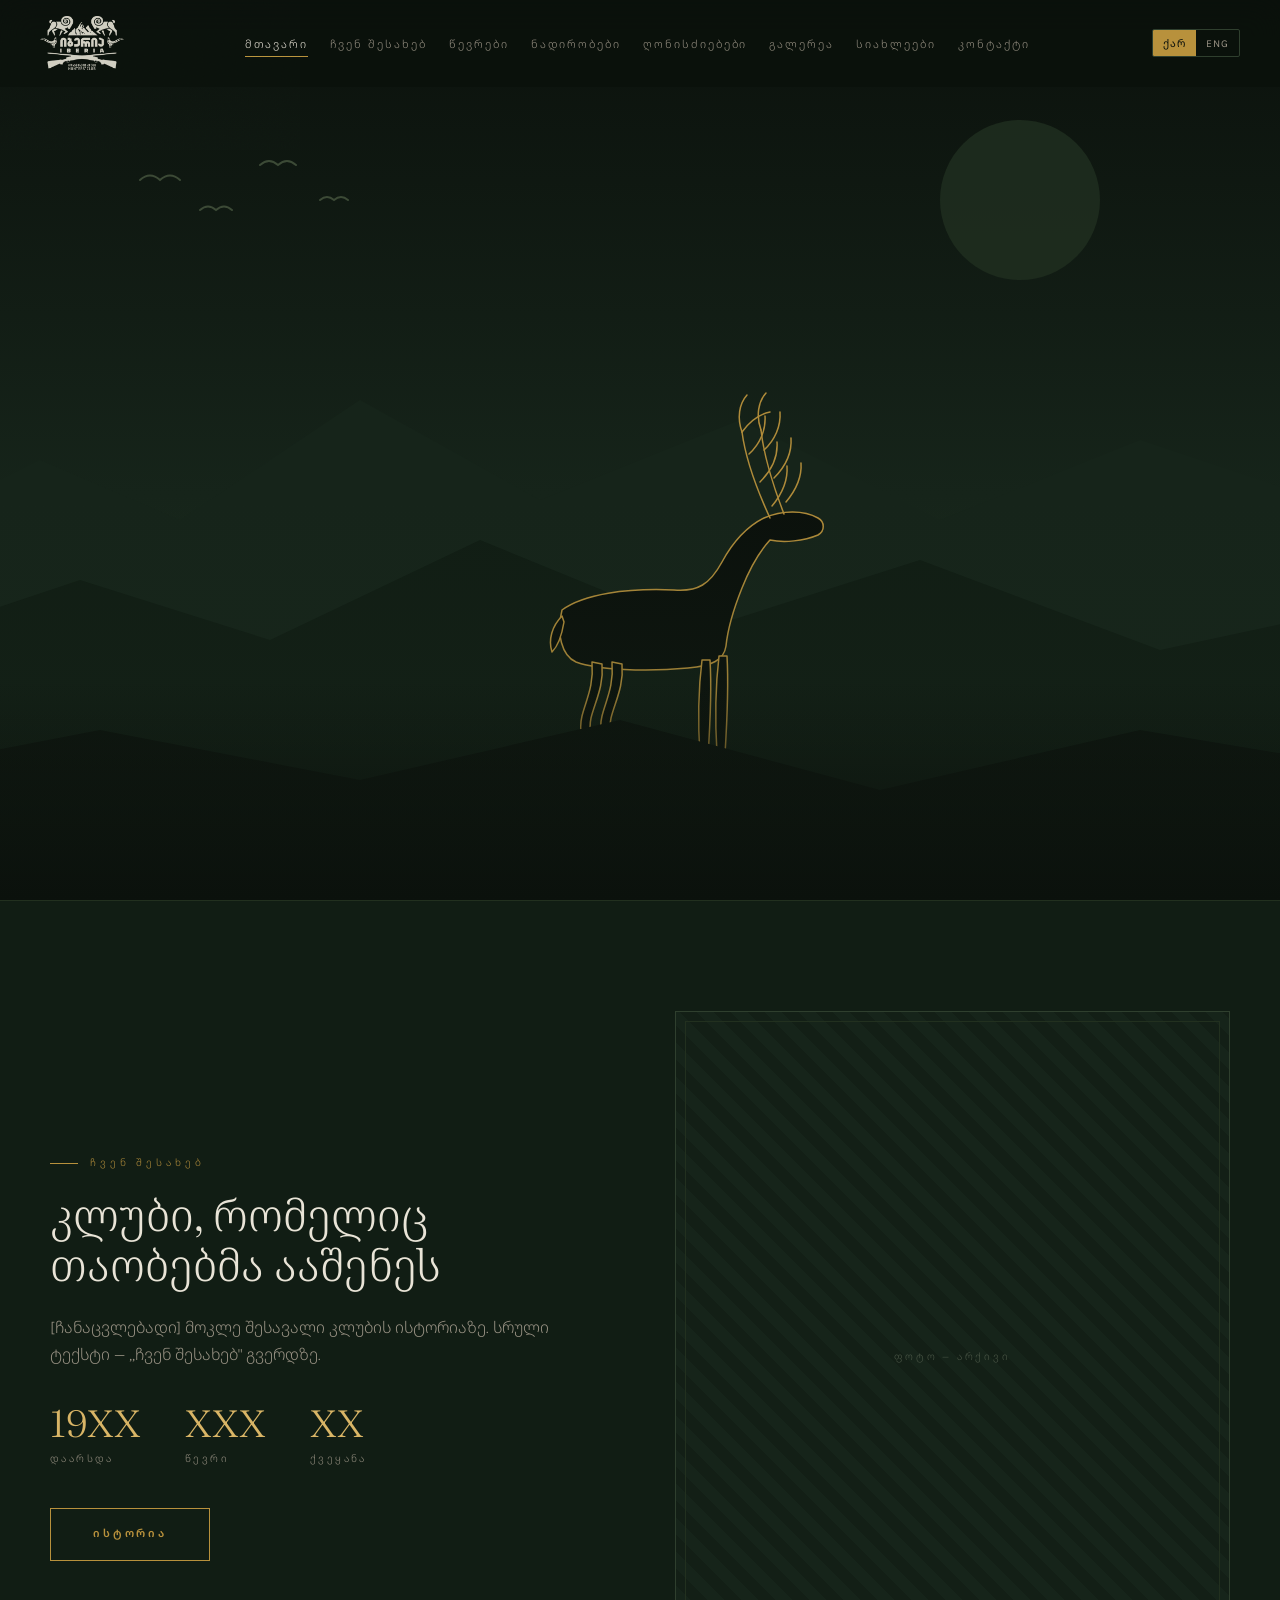
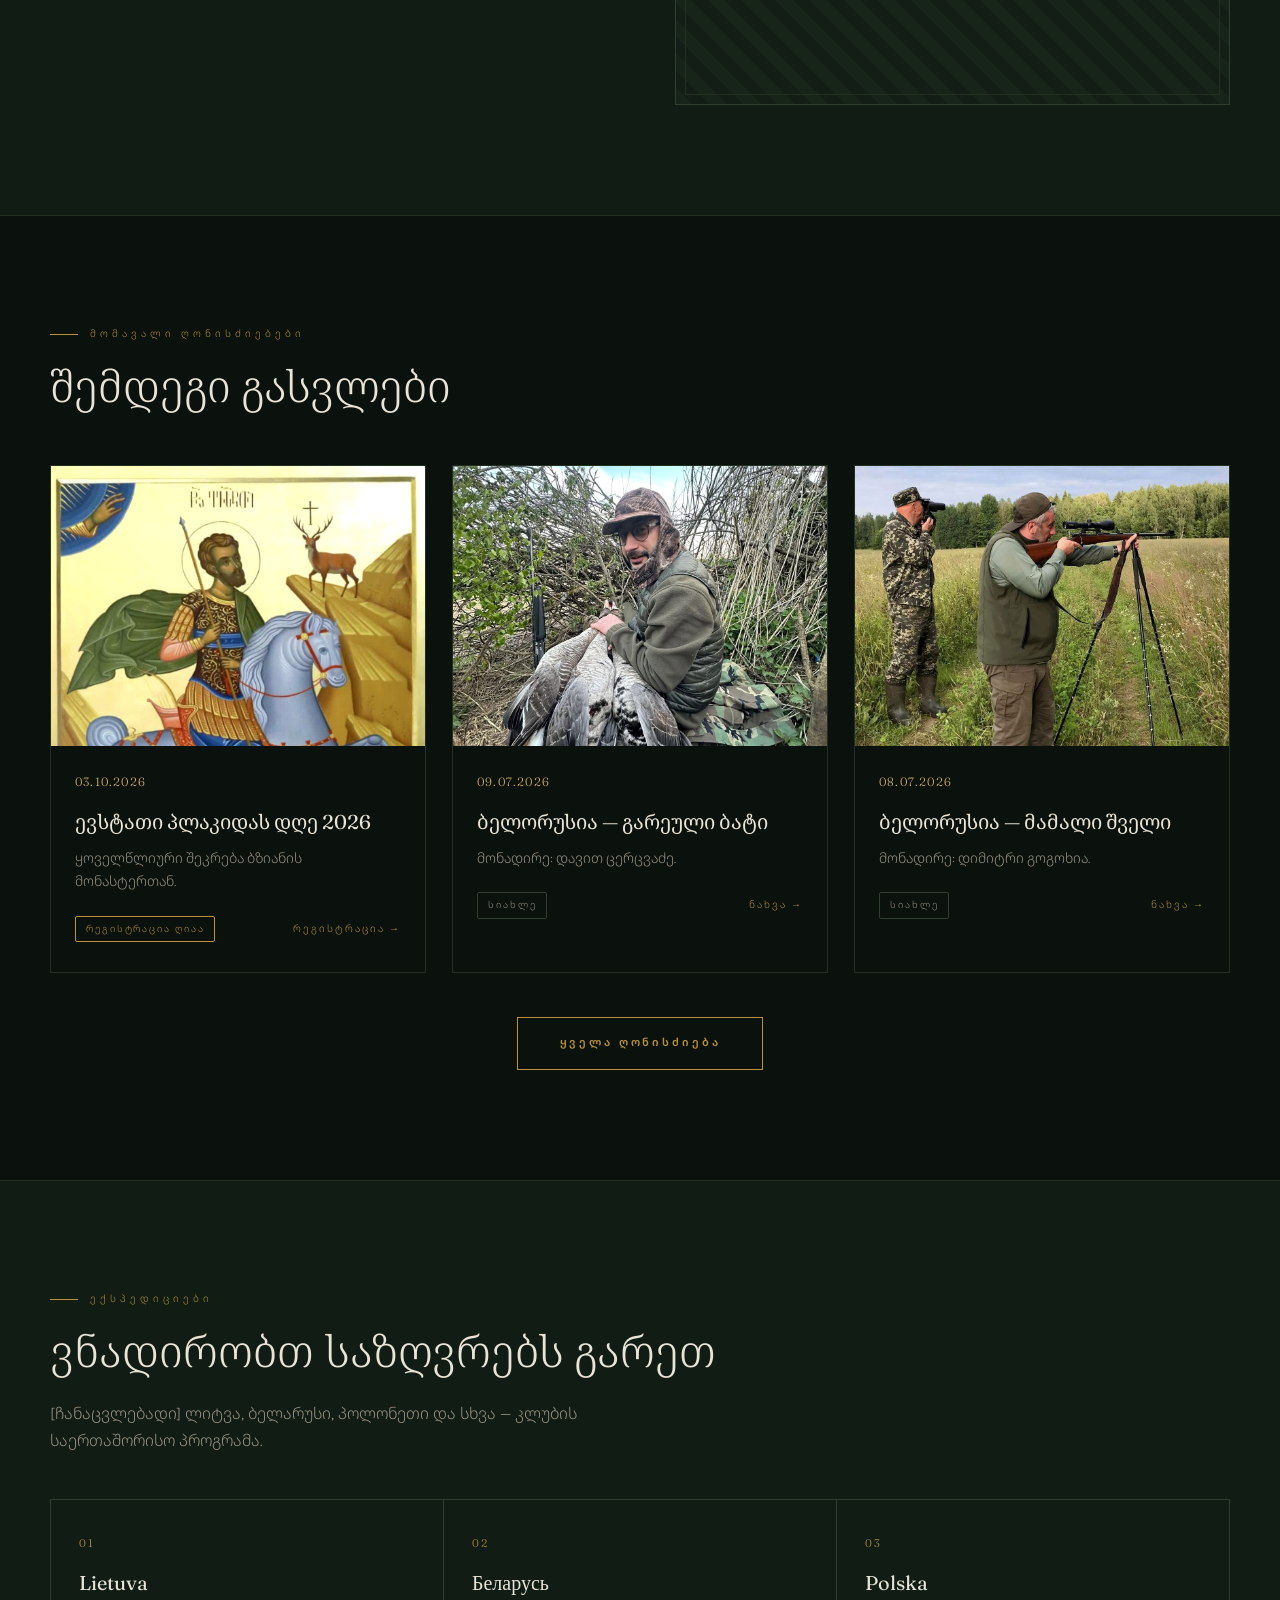
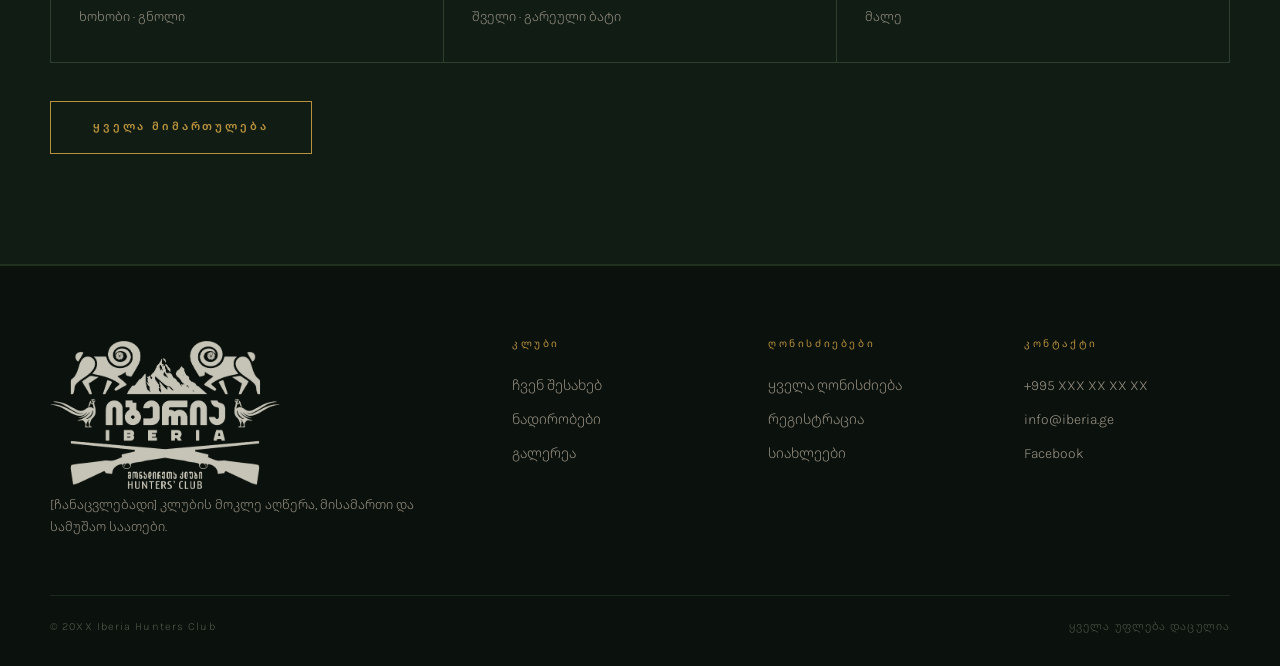
==== index.html @ c579cd1c "Some changes" ====
<!doctype html>
<html lang="ka">
  <head>
    <meta charset="utf-8" />
    <meta name="viewport" content="width=device-width, initial-scale=1" />
    <title>მთავარი · IBERIA</title>
    <link rel="preconnect" href="https://fonts.googleapis.com" />
    <link rel="preconnect" href="https://fonts.gstatic.com" crossorigin />
    <link
      href="https://fonts.googleapis.com/css2?family=Fraunces:opsz,ital,wght@9..144,0,300;9..144,0,400;9..144,1,300&family=Karla:wght@300;400;500;600&family=Noto+Serif+Georgian:wght@300;400&family=Noto+Sans+Georgian:wght@300;400;500&display=swap"
      rel="stylesheet"
    />
    <link rel="icon" type="image/png" href="assets/favicon.png?v=2" />
    <link rel="apple-touch-icon" href="assets/favicon.png?v=2" />
    <link rel="stylesheet" href="assets/style.css?v=12" />
  </head>
  <body>
    <svg class="grain">
      <filter id="g">
        <feTurbulence type="fractalNoise" baseFrequency="0.85" numOctaves="4" />
      </filter>
      <rect width="100%" height="100%" filter="url(#g)" />
    </svg>
    <svg id="reticle" viewBox="0 0 46 46" fill="none">
      <circle
        cx="23"
        cy="23"
        r="16"
        stroke="#b8913c"
        stroke-width="1"
        opacity=".85"
      />
      <circle cx="23" cy="23" r="1.5" fill="#b8913c" />
      <path
        d="M23 0v13M23 33v13M0 23h13M33 23h13"
        stroke="#b8913c"
        stroke-width="1"
        opacity=".85"
      />
    </svg>

    <div id="loader">
      <div style="text-align: center">
        <img
          class="logo-load"
          src="assets/logo-bone.png"
          alt="Iberia — Hunters' Club"
        />
        <div class="bar"><i></i></div>
      </div>
    </div>

    <nav id="nav">
      <a class="logo" href="index.html"
        ><img
          class="crest-img"
          src="assets/logo-bone.png"
          alt="Iberia — Hunters' Club"
      /></a>
      <ul class="links" id="links">
        <li>
          <a href="index.html" data-ka lang="ka">მთავარი</a
          ><a href="index.html" data-en lang="en">Home</a>
        </li>
        <li>
          <a href="about.html" data-ka lang="ka">ჩვენ შესახებ</a
          ><a href="about.html" data-en lang="en">About</a>
        </li>
        <li>
          <a href="members.html" data-ka lang="ka">წევრები</a
          ><a href="members.html" data-en lang="en">Members</a>
        </li>
        <li>
          <a href="expeditions.html" data-ka lang="ka">ნადირობები</a
          ><a href="expeditions.html" data-en lang="en">Expeditions</a>
        </li>
        <li>
          <a href="events.html" data-ka lang="ka">ღონისძიებები</a
          ><a href="events.html" data-en lang="en">Events</a>
        </li>
        <li>
          <a href="gallery.html" data-ka lang="ka">გალერეა</a
          ><a href="gallery.html" data-en lang="en">Gallery</a>
        </li>
        <li>
          <a href="news.html" data-ka lang="ka">სიახლეები</a
          ><a href="news.html" data-en lang="en">News</a>
        </li>
        <li>
          <a href="contact.html" data-ka lang="ka">კონტაქტი</a
          ><a href="contact.html" data-en lang="en">Contact</a>
        </li>
      </ul>
      <div class="nav-right">
        <div class="lang">
          <button id="b-ka" class="on" onclick="setLang('ka')">ქარ</button
          ><button id="b-en" onclick="setLang('en')">ENG</button>
        </div>
        <button class="burger" id="burger" aria-label="Menu">
          <span></span><span></span><span></span>
        </button>
      </div>
    </nav>
    <section
      id="hero"
      style="height: 100vh; min-height: 640px; padding: 0; overflow: hidden"
    >
      <div style="position: absolute; inset: 0">
        <svg
          viewBox="0 0 1600 900"
          preserveAspectRatio="xMidYMax slice"
          style="
            position: absolute;
            bottom: 0;
            left: 50%;
            transform: translateX(-50%);
            width: 1600px;
            max-width: none;
            height: 100%;
          "
        >
          <defs>
            <linearGradient id="sky" x1="0" y1="0" x2="0" y2="1">
              <stop offset="0%" stop-color="#0b110c" />
              <stop offset="55%" stop-color="#16241a" />
              <stop offset="100%" stop-color="#22331f" />
            </linearGradient>
            <linearGradient id="fogg" x1="0" y1="0" x2="0" y2="1">
              <stop offset="0%" stop-color="#1d2f21" stop-opacity="0" />
              <stop offset="55%" stop-color="#1d2f21" stop-opacity=".18" />
              <stop offset="100%" stop-color="#1d2f21" stop-opacity=".34" />
            </linearGradient>
          </defs>
          <rect width="1600" height="900" fill="url(#sky)" />
          <circle cx="1180" cy="200" r="80" fill="#1e2d1e" opacity=".9" />
          <g
            id="birds"
            stroke="#3c4a36"
            stroke-width="2"
            fill="none"
            stroke-linecap="round"
          >
            <path d="M300 180q10-9 20 0q10-9 20 0" />
            <path d="M360 210q8-7 16 0q8-7 16 0" />
            <path d="M420 165q9-8 18 0q9-8 18 0" />
            <path d="M480 200q7-6 14 0q7-6 14 0" />
          </g>
          <path
            id="r3"
            d="M0 560 L200 460 L340 520 L520 400 L700 500 L900 420 L1100 520 L1300 440 L1600 540 L1600 900 L0 900Z"
            fill="#16241a"
          />
          <path
            id="r2"
            d="M0 660 L240 580 L430 640 L640 540 L860 630 L1080 560 L1320 650 L1600 590 L1600 900 L0 900Z"
            fill="#111d14"
          />
          <g id="stag" opacity=".95">
            <g
              fill="#0b110c"
              stroke="#b8913c"
              stroke-width="1.5"
              stroke-linejoin="round"
            >
              <path
                d="M722 610 C744 594 786 588 834 590 C858 592 870 584 882 562
C894 540 908 526 924 518 C942 510 964 510 978 518 C985 522 985 531 978 535
C964 541 944 543 930 540 C920 551 910 568 902 588 C894 608 888 626 886 646
C884 660 872 666 848 668 C806 672 758 670 736 662 C722 656 716 634 722 610 Z"
              />
              <path
                d="M862 660 C858 692 858 726 860 756 L868 756 C870 726 872 692 870 660 Z"
              />
              <path
                d="M879 656 C875 690 875 722 877 754 L885 754 C887 722 889 690 887 656 Z"
              />
              <path
                d="M752 662 C754 686 746 700 742 716 C738 732 744 746 748 756 L757 756 C753 744 748 732 751 718 C755 702 764 686 762 664 Z"
              />
              <path
                d="M772 662 C774 686 766 700 762 716 C758 732 764 746 768 756 L777 756 C773 744 768 732 771 718 C775 702 784 686 782 664 Z"
              />
              <path
                d="M722 616 C712 626 708 640 712 652 C718 646 722 634 724 622 Z"
              />
            </g>
            <g
              stroke="#b8913c"
              stroke-width="1.5"
              fill="none"
              stroke-linecap="round"
            >
              <path d="M930 518 C918 492 906 462 902 432" />
              <path d="M932 506 C942 494 948 480 947 466" />
              <path d="M920 482 C932 470 938 456 937 442" />
              <path d="M909 454 C920 444 926 430 925 416" />
              <path d="M902 432 C897 418 899 404 907 395" />
              <path d="M902 432 C910 421 920 414 930 412" />
              <path d="M944 514 C934 488 924 458 921 430" />
              <path d="M946 502 C956 490 962 477 961 463" />
              <path d="M934 478 C946 466 952 452 951 438" />
              <path d="M924 450 C935 440 941 426 940 412" />
              <path d="M921 430 C916 416 918 402 926 393" />
            </g>
          </g>
          <path
            id="r1"
            d="M0 780 L260 730 L520 780 L780 720 L1040 790 L1300 730 L1600 780 L1600 900 L0 900Z"
            fill="#0b110c"
          />
          <rect
            id="fog"
            x="0"
            y="500"
            width="1600"
            height="400"
            fill="url(#fogg)"
          />
        </svg>
      </div>
      <div
        style="
          position: absolute;
          bottom: 0;
          left: 0;
          right: 0;
          height: 220px;
          background: linear-gradient(transparent, #0b110c);
          z-index: 10;
          pointer-events: none;
        "
      ></div>
      <div class="hero-copy">
        <img
          class="hero-crest"
          src="assets/logo-bone.png"
          alt="იბერია — მონადირეთა კლუბი"
        />
        <div class="eyebrow" data-ka lang="ka">დაარსდა 19XX · საქართველო</div>
        <div class="eyebrow" data-en lang="en">Est. 19XX · Georgia</div>
        <h1 data-ka lang="ka">ტრადიცია,<br /><em>რომელსაც</em> ვატარებთ</h1>
        <h1 data-en lang="en">A tradition<br />we <em>carry</em></h1>
      </div>
      <div class="scroll-hint">
        <span data-ka lang="ka">გადაახვიეთ</span
        ><span data-en lang="en">Scroll</span>
      </div>
    </section>

    <section class="alt">
      <div class="wrap reveal g2 v-center">
        <div>
          <div class="tag" data-ka lang="ka">ჩვენ შესახებ</div>
          <div class="tag" data-en lang="en">About</div>
          <h2 data-ka lang="ka">კლუბი, რომელიც<br />თაობებმა ააშენეს</h2>
          <h2 data-en lang="en">A club built<br />by generations</h2>
          <p data-ka lang="ka">
            [ჩანაცვლებადი] მოკლე შესავალი კლუბის ისტორიაზე. სრული ტექსტი — „ჩვენ
            შესახებ" გვერდზე.
          </p>
          <p data-en lang="en">
            [Placeholder] Short intro to the club's story. Full text lives on
            the About page.
          </p>
          <div class="stat-row">
            <div>
              <b
                style="
                  display: block;
                  font-family: var(--display);
                  font-size: 38px;
                  font-weight: 300;
                  color: var(--brass-lt);
                  line-height: 1;
                "
                >19XX</b
              ><span
                style="
                  font-size: 10px;
                  letter-spacing: 0.24em;
                  text-transform: uppercase;
                  color: var(--bone-dim);
                "
                data-ka
                lang="ka"
                >დაარსდა</span
              ><span
                style="
                  font-size: 10px;
                  letter-spacing: 0.24em;
                  text-transform: uppercase;
                  color: var(--bone-dim);
                "
                data-en
                lang="en"
                >Founded</span
              >
            </div>
            <div>
              <b
                style="
                  display: block;
                  font-family: var(--display);
                  font-size: 38px;
                  font-weight: 300;
                  color: var(--brass-lt);
                  line-height: 1;
                "
                >XXX</b
              ><span
                style="
                  font-size: 10px;
                  letter-spacing: 0.24em;
                  text-transform: uppercase;
                  color: var(--bone-dim);
                "
                data-ka
                lang="ka"
                >წევრი</span
              ><span
                style="
                  font-size: 10px;
                  letter-spacing: 0.24em;
                  text-transform: uppercase;
                  color: var(--bone-dim);
                "
                data-en
                lang="en"
                >Members</span
              >
            </div>
            <div>
              <b
                style="
                  display: block;
                  font-family: var(--display);
                  font-size: 38px;
                  font-weight: 300;
                  color: var(--brass-lt);
                  line-height: 1;
                "
                >XX</b
              ><span
                style="
                  font-size: 10px;
                  letter-spacing: 0.24em;
                  text-transform: uppercase;
                  color: var(--bone-dim);
                "
                data-ka
                lang="ka"
                >ქვეყანა</span
              ><span
                style="
                  font-size: 10px;
                  letter-spacing: 0.24em;
                  text-transform: uppercase;
                  color: var(--bone-dim);
                "
                data-en
                lang="en"
                >Countries</span
              >
            </div>
          </div>
          <div style="margin-top: 38px">
            <a class="btn ghost" href="about.html" data-ka lang="ka">ისტორია</a
            ><a class="btn ghost" href="about.html" data-en lang="en"
              >Read the history</a
            >
          </div>
        </div>
        <div class="ph" style="aspect-ratio: 4/5">
          <span data-ka lang="ka">ფოტო — არქივი</span
          ><span data-en lang="en">Photo — archive</span>
        </div>
      </div>
    </section>

    <section>
      <div class="wrap">
        <div class="reveal">
          <div class="tag" data-ka lang="ka">მომავალი ღონისძიებები</div>
          <div class="tag" data-en lang="en">Upcoming events</div>
          <h2 data-ka lang="ka">შემდეგი გასვლები</h2>
          <h2 data-en lang="en">What's next</h2>
        </div>
        <div class="evt-grid reveal">
          <a class="card" href="event.html">
            <div class="thumb">
              <img
                src="assets/photos/icon-full.jpg"
                alt="St. Eustathius Day 2026"
                loading="lazy"
                style="object-position: top"
              />
            </div>
            <div class="body">
              <div class="date">03.10.2026</div>
              <h3 data-ka lang="ka">ევსტათი პლაკიდას დღე 2026</h3>
              <h3 data-en lang="en">St. Eustathius Day 2026</h3>
              <p data-ka lang="ka">ყოველწლიური შეკრება ბზიანის მონასტერთან.</p>
              <p data-en lang="en">The annual gathering at Bziani monastery.</p>
              <div class="foot">
                <span class="pill open" data-ka lang="ka">რეგისტრაცია ღიაა</span
                ><span class="pill open" data-en lang="en"
                  >Registration open</span
                >
                <span class="go" data-ka lang="ka">რეგისტრაცია →</span
                ><span class="go" data-en lang="en">Register →</span>
              </div>
            </div></a
          >
          <a class="card" href="news.html">
            <div class="thumb">
              <img
                src="assets/photos/by-d1.jpg"
                alt="Belarus — wild goose"
                loading="lazy"
              />
            </div>
            <div class="body">
              <div class="date">09.07.2026</div>
              <h3 data-ka lang="ka">ბელორუსია — გარეული ბატი</h3>
              <h3 data-en lang="en">Belarus — wild goose</h3>
              <p data-ka lang="ka">მონადირე: დავით ცერცვაძე.</p>
              <p data-en lang="en">Hunter: David Tsertsvadze.</p>
              <div class="foot">
                <span class="pill" data-ka lang="ka">სიახლე</span
                ><span class="pill" data-en lang="en">News</span>
                <span class="go" data-ka lang="ka">ნახვა →</span
                ><span class="go" data-en lang="en">View →</span>
              </div>
            </div></a
          >
          <a class="card" href="news.html">
            <div class="thumb">
              <img
                src="assets/photos/dm-3.jpg"
                alt="Belarus — roebuck"
                loading="lazy"
              />
            </div>
            <div class="body">
              <div class="date">08.07.2026</div>
              <h3 data-ka lang="ka">ბელორუსია — მამალი შველი</h3>
              <h3 data-en lang="en">Belarus — roebuck</h3>
              <p data-ka lang="ka">მონადირე: დიმიტრი გოგოხია.</p>
              <p data-en lang="en">Hunter: Dimitri Gogokhia.</p>
              <div class="foot">
                <span class="pill" data-ka lang="ka">სიახლე</span
                ><span class="pill" data-en lang="en">News</span>
                <span class="go" data-ka lang="ka">ნახვა →</span
                ><span class="go" data-en lang="en">View →</span>
              </div>
            </div></a
          >
        </div>
        <div class="reveal" style="margin-top: 44px; text-align: center">
          <a class="btn ghost" href="events.html" data-ka lang="ka"
            >ყველა ღონისძიება</a
          ><a class="btn ghost" href="events.html" data-en lang="en"
            >All events</a
          >
        </div>
      </div>
    </section>

    <section class="alt">
      <div class="wrap reveal">
        <div class="tag" data-ka lang="ka">ექსპედიციები</div>
        <div class="tag" data-en lang="en">Expeditions</div>
        <h2 data-ka lang="ka">ვნადირობთ საზღვრებს გარეთ</h2>
        <h2 data-en lang="en">We hunt beyond the border</h2>
        <p data-ka lang="ka">
          [ჩანაცვლებადი] ლიტვა, ბელარუსი, პოლონეთი და სხვა — კლუბის საერთაშორისო
          პროგრამა.
        </p>
        <p data-en lang="en">
          [Placeholder] Lithuania, Belarus, Poland and beyond — the club's
          international programme.
        </p>
        <div class="g3 hair">
          <div style="background: var(--forest); padding: 34px 28px">
            <div
              style="
                font-family: var(--display);
                font-size: 11px;
                color: var(--brass);
                letter-spacing: 0.2em;
              "
            >
              01
            </div>
            <h3 style="margin: 14px 0 6px">Lietuva</h3>
            <p style="font-size: 13px" data-ka lang="ka">ხოხობი · გნოლი</p>
            <p style="font-size: 13px" data-en lang="en">
              Pheasant · Partridge
            </p>
          </div>
          <div style="background: var(--forest); padding: 34px 28px">
            <div
              style="
                font-family: var(--display);
                font-size: 11px;
                color: var(--brass);
                letter-spacing: 0.2em;
              "
            >
              02
            </div>
            <h3 style="margin: 14px 0 6px">Беларусь</h3>
            <p style="font-size: 13px" data-ka lang="ka">
              შველი · გარეული ბატი
            </p>
            <p style="font-size: 13px" data-en lang="en">
              Roebuck · Wild goose
            </p>
          </div>
          <div style="background: var(--forest); padding: 34px 28px">
            <div
              style="
                font-family: var(--display);
                font-size: 11px;
                color: var(--brass);
                letter-spacing: 0.2em;
              "
            >
              03
            </div>
            <h3 style="margin: 14px 0 6px">Polska</h3>
            <p style="font-size: 13px" data-ka lang="ka">მალე</p>
            <p style="font-size: 13px" data-en lang="en">Coming soon</p>
          </div>
        </div>
        <div style="margin-top: 38px">
          <a class="btn ghost" href="expeditions.html" data-ka lang="ka"
            >ყველა მიმართულება</a
          ><a class="btn ghost" href="expeditions.html" data-en lang="en"
            >All destinations</a
          >
        </div>
      </div>
    </section>

    <script>
      /* The hero copy is hidden until .ready lands, so this must run no matter
   what. A stalled image or a failed 'load' event would otherwise leave the
   loader up forever and the hero text permanently invisible. */
      (function () {
        var done = false;
        function reveal() {
          if (done) return;
          done = true;
          var l = document.getElementById("loader");
          if (l) l.classList.add("gone");
          /* Hero reveal starts mid-dissolve, so the crest carries across. */
          setTimeout(function () {
            document.body.classList.add("ready");
          }, 300);
        }
        window.addEventListener("load", function () {
          setTimeout(reveal, 1600);
        });
        setTimeout(reveal, 4000); // hard failsafe
      })();
      (function () {
        var stag = document.getElementById("stag"),
          fog = document.getElementById("fog"),
          r1 = document.getElementById("r1"),
          r2 = document.getElementById("r2"),
          r3 = document.getElementById("r3"),
          birds = document.getElementById("birds"),
          ticking = false;
        function onScroll() {
          var p = Math.min(window.scrollY / 700, 1);
          if (stag) {
            stag.setAttribute(
              "transform",
              "translate(" +
                -p * 260 +
                " " +
                p * 40 +
                ") scale(" +
                (1 + p * 0.28) +
                ") translate(" +
                p * 160 +
                " " +
                -p * 90 +
                ")",
            );
            stag.style.opacity = (0.95 - p * 0.75).toFixed(2);
          }
          if (fog)
            fog.setAttribute("transform", "translate(0 " + -p * 70 + ")");
          if (r1) r1.setAttribute("transform", "translate(0 " + p * 90 + ")");
          if (r2) r2.setAttribute("transform", "translate(0 " + p * 40 + ")");
          if (r3) r3.setAttribute("transform", "translate(0 " + -p * 30 + ")");
          if (birds)
            birds.setAttribute(
              "transform",
              "translate(" + p * 420 + " " + -p * 70 + ")",
            );
          ticking = false;
        }
        window.addEventListener(
          "scroll",
          function () {
            if (!ticking) {
              requestAnimationFrame(onScroll);
              ticking = true;
            }
          },
          { passive: true },
        );
      })();
    </script>
    <footer>
      <div class="wrap foot">
        <div>
          <a class="logo-full" href="index.html"
            ><img src="assets/logo-bone.png" alt="Iberia — Hunters' Club"
          /></a>
          <p style="font-size: 13px" data-ka lang="ka">
            [ჩანაცვლებადი] კლუბის მოკლე აღწერა, მისამართი და სამუშაო საათები.
          </p>
          <p style="font-size: 13px" data-en lang="en">
            [Placeholder] Short club description, address and opening hours.
          </p>
        </div>
        <div>
          <h4 data-ka lang="ka">კლუბი</h4>
          <h4 data-en lang="en">Club</h4>
          <a href="about.html" data-ka lang="ka">ჩვენ შესახებ</a
          ><a href="about.html" data-en lang="en">About</a>
          <a href="expeditions.html" data-ka lang="ka">ნადირობები</a
          ><a href="expeditions.html" data-en lang="en">Expeditions</a>
          <a href="gallery.html" data-ka lang="ka">გალერეა</a
          ><a href="gallery.html" data-en lang="en">Gallery</a>
        </div>
        <div>
          <h4 data-ka lang="ka">ღონისძიებები</h4>
          <h4 data-en lang="en">Events</h4>
          <a href="events.html" data-ka lang="ka">ყველა ღონისძიება</a
          ><a href="events.html" data-en lang="en">All events</a>
          <a href="event.html" data-ka lang="ka">რეგისტრაცია</a
          ><a href="event.html" data-en lang="en">Registration</a>
          <a href="news.html" data-ka lang="ka">სიახლეები</a
          ><a href="news.html" data-en lang="en">News</a>
        </div>
        <div>
          <h4 data-ka lang="ka">კონტაქტი</h4>
          <h4 data-en lang="en">Contact</h4>
          <a href="tel:#">+995 XXX XX XX XX</a
          ><a href="mailto:#">info@iberia.ge</a><a href="#">Facebook</a>
        </div>
      </div>
      <div class="wrap copy">
        <span>© 20XX Iberia Hunters Club</span
        ><span data-ka lang="ka">ყველა უფლება დაცულია</span
        ><span data-en lang="en">All rights reserved</span>
      </div>
    </footer>
    <script src="assets/app.js?v=8"></script>
  </body>
</html>
---- assets/style.css ----
:root {
  --deep: #0b110c;
  --forest: #111d14;
  --moss: #1d2f21;
  --bark: #3a2a1c;
  --tan: #7d5f3d;
  --brass: #b8913c;
  --brass-lt: #d9b566;
  --bone: #e9e4d7;
  --bone-dim: #9a9385;
  --line: #22301f;
  --line-lt: #2f3f2e;
  --display: "Fraunces", "Noto Serif Georgian", Georgia, serif;
  --body: "Karla", "Noto Sans Georgian", sans-serif;
}
* {
  margin: 0;
  padding: 0;
  box-sizing: border-box;
}
html {
  scroll-behavior: smooth;
}
body {
  background: var(--deep);
  color: var(--bone);
  font-family: var(--body);
  font-weight: 300;
  line-height: 1.7;
  overflow-x: hidden;
}
body.reticle-on,
body.reticle-on * {
  cursor: none;
}
::selection {
  background: var(--brass);
  color: var(--deep);
}
img {
  max-width: 100%;
  display: block;
}

.grain {
  position: fixed;
  inset: 0;
  z-index: 200;
  pointer-events: none;
  opacity: 0.16;
  mix-blend-mode: overlay;
}
#reticle {
  position: fixed;
  top: 0;
  left: 0;
  z-index: 900;
  pointer-events: none;
  width: 46px;
  height: 46px;
  margin: -23px 0 0 -23px;
  opacity: 0;
  transition:
    opacity 0.3s,
    transform 0.12s ease-out;
}
#reticle.live {
  opacity: 1;
}
#reticle.hot {
  transform: scale(1.5);
}

/* ── LOADER ── */
#loader {
  position: fixed;
  inset: 0;
  z-index: 400;
  background: var(--deep);
  display: grid;
  place-items: center;
  transition:
    opacity 0.9s ease,
    visibility 0.9s ease;
}
#loader.gone {
  opacity: 0;
  visibility: hidden;
}
#loader .logo-load {
  width: min(340px, 54vw);
  height: auto;
  display: block;
  margin: 0 auto 30px;
  opacity: 0;
  animation: rise 1.1s 0.15s forwards;
}
#loader .bar {
  width: 180px;
  height: 1px;
  background: #2a2a24;
  margin: 0 auto;
  overflow: hidden;
}
#loader .bar i {
  display: block;
  height: 100%;
  width: 0;
  background: var(--brass);
  animation: fill 1.6s ease-out forwards;
}
@keyframes fill {
  to {
    width: 100%;
  }
}

/* ── HERO COPY ──
   The crest is matched in size to the loader crest, so as the loading screen
   dissolves the crest reads as staying put while the scene resolves behind it.
   Nothing animates until .ready lands — otherwise the reveal plays out of
   sight underneath the loader. */
.hero-copy {
  position: relative;
  z-index: 20;
  height: 100%;
  display: flex;
  flex-direction: column;
  align-items: center;
  justify-content: center;
  text-align: center;
  padding: 0 24px;
}
.hero-crest {
  width: min(340px, 54vw);
  height: auto;
  margin-bottom: 36px;
  opacity: 0;
}
.eyebrow {
  font-size: 11px;
  letter-spacing: 0.45em;
  text-transform: uppercase;
  color: var(--brass);
  margin-bottom: 26px;
  opacity: 0;
}
.hero-copy h1 {
  opacity: 0;
}
.scroll-hint {
  position: absolute;
  bottom: 32px;
  left: 50%;
  transform: translateX(-50%);
  z-index: 20;
  font-size: 10px;
  letter-spacing: 0.3em;
  text-transform: uppercase;
  color: var(--bone-dim);
  opacity: 0;
}
body.ready .hero-crest {
  animation: dissolve 0.9s ease forwards;
}
body.ready .eyebrow {
  animation: rise 0.9s 0.55s forwards;
}
body.ready .hero-copy h1 {
  animation: rise 1s 0.75s forwards;
}
body.ready .scroll-hint {
  animation: rise 0.9s 1.5s forwards;
}
@keyframes dissolve {
  to {
    opacity: 1;
  }
}
@keyframes rise {
  from {
    opacity: 0;
    transform: translateY(22px);
  }
  to {
    opacity: 1;
    transform: none;
  }
}
@media (max-height: 720px) {
  .hero-crest {
    width: min(250px, 42vw);
    margin-bottom: 22px;
  }
  .eyebrow {
    margin-bottom: 18px;
  }
}

/* ── NAV ── */
nav {
  position: fixed;
  top: 0;
  left: 0;
  right: 0;
  z-index: 150;
  display: flex;
  align-items: center;
  justify-content: space-between;
  padding: 16px 40px;
  background: rgba(11, 17, 12, 0.72);
  backdrop-filter: blur(16px);
  border-bottom: 1px solid transparent;
  transition:
    background 0.4s,
    border-color 0.4s,
    padding 0.4s,
    transform 0.7s cubic-bezier(0.2, 0.7, 0.3, 1),
    opacity 0.7s;
}
nav.stuck {
  background: rgba(11, 17, 12, 0.96);
  border-color: var(--line);
  padding: 10px 40px;
}
nav.veiled {
  transform: translateY(-102%);
  opacity: 0;
  pointer-events: none;
}
.logo {
  display: flex;
  align-items: center;
  gap: 12px;
  text-decoration: none;
  color: var(--bone);
}
/* Full crest in the menu (client request). Sized so the rams / mountain /
   IBERIA wordmark read clearly; shrinks when the bar sticks on scroll. */
.logo .crest-img {
  height: 54px;
  width: auto;
  flex: none;
  opacity: 0.95;
  transition:
    opacity 0.3s,
    height 0.4s;
}
.logo:hover .crest-img {
  opacity: 1;
}
nav.stuck .crest-img {
  height: 42px;
}
.logo-full {
  display: block;
  text-decoration: none;
}
.logo-full img {
  width: 230px;
  height: auto;
  opacity: 0.9;
  transition: opacity 0.3s;
}
.logo-full:hover img {
  opacity: 1;
}
.logo b {
  font-family: var(--display);
  font-size: 15px;
  font-weight: 400;
  letter-spacing: 0.3em;
  text-transform: uppercase;
}
.logo i {
  display: block;
  font-style: normal;
  font-size: 8px;
  letter-spacing: 0.22em;
  color: var(--bone-dim);
  text-transform: uppercase;
  margin-top: 2px;
}
.links {
  display: flex;
  gap: 22px;
  list-style: none;
  align-items: center;
}
.links a {
  color: var(--bone-dim);
  text-decoration: none;
  font-size: 11px;
  letter-spacing: 0.18em;
  text-transform: uppercase;
  position: relative;
  padding: 6px 0;
  transition: color 0.3s;
  white-space: nowrap;
}
.links a::after {
  content: "";
  position: absolute;
  left: 0;
  bottom: 0;
  width: 0;
  height: 1px;
  background: var(--brass);
  transition: width 0.35s;
}
.links a:hover,
.links a.active {
  color: var(--bone);
}
.links a.active::after,
.links a:hover::after {
  width: 100%;
}
.nav-right {
  display: flex;
  align-items: center;
  gap: 18px;
}
.lang {
  display: flex;
  border: 1px solid var(--line-lt);
  border-radius: 2px;
  overflow: hidden;
}
.lang button {
  background: none;
  border: 0;
  color: var(--bone-dim);
  font-family: var(--body);
  font-size: 10.5px;
  letter-spacing: 0.1em;
  padding: 6px 10px;
  transition: 0.3s;
}
.lang button.on {
  background: var(--brass);
  color: var(--deep);
}
.burger {
  display: none;
  background: none;
  border: 0;
  padding: 8px;
}
.burger span {
  display: block;
  width: 22px;
  height: 1px;
  background: var(--bone);
  margin: 5px 0;
  transition: 0.3s;
}

/* ── SHELL ── */
.wrap {
  max-width: 1180px;
  margin: 0 auto;
}
section {
  position: relative;
  padding: 110px 40px;
}
.tag {
  font-size: 10px;
  letter-spacing: 0.4em;
  text-transform: uppercase;
  color: var(--brass);
  margin-bottom: 18px;
  display: flex;
  align-items: center;
  gap: 12px;
}
.tag::before {
  content: "";
  width: 28px;
  height: 1px;
  background: var(--brass);
}
h1 {
  font-family: var(--display);
  font-weight: 300;
  font-size: clamp(34px, 5vw, 64px);
  line-height: 1.08;
  letter-spacing: -0.01em;
}
h2 {
  font-family: var(--display);
  font-weight: 300;
  font-size: clamp(27px, 3.4vw, 44px);
  line-height: 1.15;
  margin-bottom: 24px;
}
h3 {
  font-family: var(--display);
  font-weight: 400;
  font-size: 20px;
  margin-bottom: 10px;
}
p {
  color: var(--bone-dim);
  max-width: 64ch;
}
em {
  font-style: italic;
  color: var(--brass-lt);
}
.reveal {
  opacity: 0;
  transform: translateY(30px);
  transition:
    opacity 0.9s cubic-bezier(0.2, 0.7, 0.3, 1),
    transform 0.9s cubic-bezier(0.2, 0.7, 0.3, 1);
}
.reveal.in {
  opacity: 1;
  transform: none;
}
.alt {
  background: var(--forest);
  border-top: 1px solid var(--line);
  border-bottom: 1px solid var(--line);
}

/* page banner (inner pages) */
.banner {
  position: relative;
  padding: 118px 40px 26px;
  border-bottom: 1px solid var(--line);
  overflow: hidden;
}
.banner::before {
  content: "";
  position: absolute;
  inset: 0;
  background:
    radial-gradient(120% 80% at 70% 0%, #1d2f21 0%, transparent 60%),
    var(--forest);
}
.banner .wrap {
  position: relative;
  z-index: 2;
}
.crumb {
  font-size: 10px;
  letter-spacing: 0.3em;
  text-transform: uppercase;
  color: var(--bone-dim);
  margin-bottom: 12px;
}
.banner h1 {
  font-size: clamp(24px, 2.6vw, 36px);
}
.crumb a {
  color: var(--brass);
  text-decoration: none;
}

/* placeholder image */
.ph {
  position: relative;
  background: repeating-linear-gradient(
    45deg,
    #16241a 0 12px,
    #131f16 12px 24px
  );
  border: 1px solid var(--line-lt);
  display: grid;
  place-items: center;
  overflow: hidden;
}
.ph span {
  font-size: 10px;
  letter-spacing: 0.28em;
  text-transform: uppercase;
  color: #4e5a4a;
  text-align: center;
  padding: 0 16px;
}
.ph::after {
  content: "";
  position: absolute;
  inset: 9px;
  border: 1px solid var(--line);
  pointer-events: none;
}

.btn {
  display: inline-block;
  background: var(--brass);
  color: var(--deep);
  border: 0;
  font-family: var(--body);
  font-weight: 600;
  font-size: 11px;
  letter-spacing: 0.26em;
  text-transform: uppercase;
  padding: 16px 42px;
  text-decoration: none;
  transition: 0.35s;
}
.btn:hover {
  background: var(--brass-lt);
}
.btn.ghost {
  background: transparent;
  color: var(--brass);
  border: 1px solid var(--brass);
}
.btn.ghost:hover {
  background: var(--brass);
  color: var(--deep);
}
.note {
  font-size: 12px;
  color: #5d6b57;
  margin-top: 18px;
}

/* ── EVENT CARDS ── */
.evt-grid {
  display: grid;
  grid-template-columns: repeat(3, 1fr);
  gap: 26px;
  margin-top: 54px;
}
.card {
  display: block;
  text-decoration: none;
  color: inherit;
  border: 1px solid var(--line);
  background: var(--deep);
  transition:
    border-color 0.4s,
    transform 0.5s;
}
.card:hover {
  border-color: var(--brass);
  transform: translateY(-5px);
}
.card .thumb {
  aspect-ratio: 4/3;
}
.card .body {
  padding: 26px 24px 30px;
}
.card .date {
  font-family: var(--display);
  font-size: 12px;
  color: var(--brass-lt);
  letter-spacing: 0.1em;
}
.card h3 {
  margin: 12px 0 8px;
  transition: color 0.3s;
}
.card:hover h3 {
  color: var(--brass-lt);
}
.card p {
  font-size: 14px;
}
.card .foot {
  margin-top: 22px;
  display: flex;
  justify-content: space-between;
  align-items: center;
  font-size: 10px;
  letter-spacing: 0.2em;
  text-transform: uppercase;
  color: #5d6b57;
}
.card .foot .go {
  color: var(--brass);
}
.pill {
  display: inline-block;
  background: none;
  font-family: var(--body);
  cursor: inherit;
  font-size: 9.5px;
  letter-spacing: 0.2em;
  text-transform: uppercase;
  border: 1px solid var(--line-lt);
  color: var(--bone-dim);
  padding: 4px 10px;
  border-radius: 2px;
}
.pill.open {
  border-color: var(--brass);
  color: var(--brass);
}

/* ── FORM / DASHBOARD ── */
.panel {
  border: 1px solid var(--line-lt);
  background: var(--forest);
  padding: 44px 42px;
}
.field {
  margin-bottom: 24px;
}
label {
  display: block;
  font-size: 10px;
  letter-spacing: 0.24em;
  text-transform: uppercase;
  color: var(--bone-dim);
  margin-bottom: 9px;
}
input[type="text"],
input[type="tel"],
input[type="email"],
select,
textarea {
  width: 100%;
  background: transparent;
  border: 0;
  border-bottom: 1px solid var(--line-lt);
  color: var(--bone);
  font-family: var(--body);
  font-size: 16px;
  font-weight: 300;
  padding: 11px 0;
  transition: border-color 0.35s;
  border-radius: 0;
}
input:focus,
select:focus,
textarea:focus {
  outline: 0;
  border-color: var(--brass);
}
select option {
  background: var(--forest);
  color: var(--bone);
}
.row {
  display: grid;
  grid-template-columns: 1fr 1fr;
  gap: 32px;
}
.choice {
  display: grid;
  grid-template-columns: 1fr 1fr;
  gap: 14px;
  margin-top: 6px;
}
.choice > div {
  position: relative;
}
.choice input {
  position: absolute;
  opacity: 0;
  pointer-events: none;
}
.choice label {
  border: 1px solid var(--line-lt);
  padding: 22px 20px;
  margin: 0;
  letter-spacing: 0;
  text-transform: none;
  color: var(--bone-dim);
  font-size: 13px;
  transition: 0.35s;
  height: 100%;
}
.choice label b {
  display: block;
  font-family: var(--display);
  font-size: 17px;
  color: var(--bone);
  font-weight: 400;
  margin-bottom: 5px;
}
.choice input:checked + label {
  border-color: var(--brass);
  background: rgba(184, 145, 60, 0.08);
}
.choice input:checked + label b {
  color: var(--brass-lt);
}
.cond {
  max-height: 0;
  overflow: hidden;
  opacity: 0;
  transition:
    max-height 0.55s ease,
    opacity 0.45s,
    margin 0.55s;
}
.cond.open {
  max-height: 760px;
  opacity: 1;
  margin-top: 26px;
}
.steps {
  display: flex;
  gap: 0;
  margin-bottom: 40px;
  border-bottom: 1px solid var(--line-lt);
}
.step {
  flex: 1;
  padding: 0 0 14px;
  font-size: 10px;
  letter-spacing: 0.2em;
  text-transform: uppercase;
  color: #4e5a4a;
  border-bottom: 1px solid transparent;
  margin-bottom: -1px;
}
.step.on {
  color: var(--brass);
  border-color: var(--brass);
}
.ok {
  display: none;
  text-align: center;
  padding: 30px 0;
}
.ok.show {
  display: block;
}
.ok svg {
  width: 46px;
  height: 46px;
  margin: 0 auto 20px;
}

/* ── MEMBERS ── */
.mem-grid {
  display: grid;
  grid-template-columns: repeat(6, 1fr);
  gap: 18px;
}
.mem {
  border: 1px solid var(--line);
  background: var(--deep);
  transition:
    border-color 0.4s,
    transform 0.5s;
}
.mem-link {
  cursor: pointer;
}
.mem:hover {
  border-color: var(--brass);
  transform: translateY(-5px);
}
.mem-photo {
  aspect-ratio: 3/4;
  overflow: hidden;
  background: var(--moss);
}
.mem-photo img {
  width: 100%;
  height: 100%;
  object-fit: cover;
  filter: saturate(0.96) contrast(1.02);
  transition: transform 0.6s ease;
}
.mem:hover .mem-photo img {
  transform: scale(1.04);
}
.mem-photo-ph {
  aspect-ratio: 3/4;
}
.mem-empty {
  opacity: 0.55;
}
.mem-body {
  padding: 16px 14px 18px;
}
.mem-body h3 {
  margin: 0 0 6px;
  font-size: 15px;
  transition: color 0.3s;
}
.mem:hover .mem-body h3 {
  color: var(--brass-lt);
}
.mem .role {
  font-size: 8.5px;
  letter-spacing: 0.22em;
  text-transform: uppercase;
  color: var(--brass);
  padding-bottom: 12px;
  margin-bottom: 12px;
  border-bottom: 1px solid var(--line);
}
.mem p {
  font-size: 13px;
  line-height: 1.6;
}
.mem-contacts {
  display: flex;
  gap: 12px;
  flex-wrap: wrap;
}
.mem-contacts a {
  color: var(--bone-dim);
  text-decoration: none;
  font-size: 11px;
  letter-spacing: 0.06em;
  transition: color 0.3s;
}
.mem-contacts a:hover {
  color: var(--brass-lt);
}
@media (max-width: 1240px) {
  .mem-grid {
    grid-template-columns: repeat(4, 1fr);
  }
}
@media (max-width: 980px) {
  .mem-grid {
    grid-template-columns: repeat(3, 1fr);
  }
}
@media (max-width: 760px) {
  .mem-grid {
    grid-template-columns: repeat(2, 1fr);
  }
}
@media (max-width: 520px) {
  .mem-grid {
    grid-template-columns: 1fr;
  }
}

/* ── MEMBER PROFILE MODAL ── */
.modal {
  position: fixed;
  inset: 0;
  z-index: 500;
  display: none;
}
.modal.open {
  display: block;
}
.modal-back {
  position: absolute;
  inset: 0;
  background: rgba(6, 10, 7, 0.86);
  backdrop-filter: blur(6px);
}
.modal-card {
  position: absolute;
  top: 50%;
  left: 50%;
  transform: translate(-50%, -50%);
  width: min(920px, 94vw);
  max-height: 90vh;
  overflow: auto;
  display: grid;
  grid-template-columns: 1fr 1.1fr;
  background: var(--forest);
  border: 1px solid var(--line-lt);
  animation: modal-in 0.45s cubic-bezier(0.2, 0.7, 0.3, 1);
}
@keyframes modal-in {
  from {
    opacity: 0;
    transform: translate(-50%, -46%);
  }
  to {
    opacity: 1;
    transform: translate(-50%, -50%);
  }
}
.modal-photo {
  background: var(--moss);
  min-height: 340px;
}
.modal-photo img {
  width: 100%;
  height: 100%;
  object-fit: cover;
  display: block;
}
.modal-info {
  padding: 42px 40px;
}
.modal-info h2 {
  margin-bottom: 10px;
}
.modal-actions {
  display: flex;
  gap: 14px;
  flex-wrap: wrap;
  margin-top: 28px;
}
.modal-x {
  position: absolute;
  top: 14px;
  right: 14px;
  z-index: 2;
  background: rgba(11, 17, 12, 0.7);
  border: 1px solid var(--line-lt);
  color: var(--bone);
  width: 38px;
  height: 38px;
  font-size: 15px;
  transition: 0.3s;
}
.modal-x:hover {
  border-color: var(--brass);
  color: var(--brass-lt);
}
body.modal-open {
  overflow: hidden;
}
@media (max-width: 760px) {
  .modal-card {
    grid-template-columns: 1fr;
    max-height: 92vh;
  }
  .modal-photo {
    max-height: 46vh;
    overflow: hidden;
  }
  .modal-info {
    padding: 28px 22px;
  }
}

/* ── LAYOUT UTILITIES ──
   These exist so the breakpoints below can reach them. Inline grid styles
   cannot be overridden by a media query, which is why the site did not
   collapse properly on phones. */
.g2 {
  display: grid;
  grid-template-columns: 1fr 1fr;
  gap: 70px;
  align-items: start;
}
.g2.v-center {
  align-items: center;
}
.g3 {
  display: grid;
  grid-template-columns: repeat(3, 1fr);
  gap: 26px;
}
.g-event {
  display: grid;
  grid-template-columns: 1.4fr 1fr;
  gap: 60px;
  align-items: start;
}
.g-contact {
  display: grid;
  grid-template-columns: 1fr 1.2fr;
  gap: 70px;
  align-items: start;
}
/* hairline grid: the 1px gap IS the divider, so it must survive every breakpoint */
.hair {
  gap: 1px;
  background: var(--line-lt);
  border: 1px solid var(--line-lt);
  margin-top: 44px;
}
.masonry {
  columns: 3;
  column-gap: 16px;
}
.sticky-panel {
  position: sticky;
  top: 100px;
}
.spec-row {
  display: grid;
  grid-template-columns: 150px 1fr;
  gap: 24px;
  padding: 18px 0;
  border-bottom: 1px solid var(--line-lt);
}
.tl-row {
  display: grid;
  grid-template-columns: 120px 1fr;
  gap: 30px;
  padding: 26px 0;
  border-bottom: 1px solid var(--line-lt);
}
.stat-row {
  display: flex;
  gap: 44px;
  margin-top: 36px;
  flex-wrap: wrap;
}

/* ── REAL PHOTO THUMBS & GALLERY ── */
.card .thumb {
  aspect-ratio: 4/3;
  overflow: hidden;
  background: var(--moss);
}
.card .thumb img {
  width: 100%;
  height: 100%;
  object-fit: cover;
  filter: saturate(0.96) contrast(1.03);
  transition: transform 0.6s ease;
}
.card:hover .thumb img {
  transform: scale(1.04);
}
.gal-item {
  cursor: pointer;
  margin: 0 0 16px;
  break-inside: avoid;
  border: 1px solid var(--line);
  background: var(--deep);
}
.gal-item img {
  width: 100%;
  display: block;
  filter: saturate(0.96) contrast(1.03);
}
.gal-item figcaption {
  padding: 10px 14px;
  font-size: 10px;
  letter-spacing: 0.2em;
  text-transform: uppercase;
  color: var(--bone-dim);
}

/* ── STORY VIEWER (expeditions + past events) ──
   Facebook-style: one photo at a time, arrows to move, story beside it. */
.viewer-card {
  position: absolute;
  top: 50%;
  left: 50%;
  transform: translate(-50%, -50%);
  width: min(1020px, 95vw);
  max-height: 92vh;
  overflow: auto;
  display: grid;
  grid-template-columns: 1.25fr 1fr;
  background: var(--forest);
  border: 1px solid var(--line-lt);
  animation: modal-in 0.45s cubic-bezier(0.2, 0.7, 0.3, 1);
}
.viewer-stage {
  position: relative;
  background: #0a0f0b;
  display: grid;
  place-items: center;
  min-height: 380px;
}
.viewer-stage img {
  width: 100%;
  height: 100%;
  max-height: 92vh;
  object-fit: contain;
  display: block;
}
.v-arrow {
  position: absolute;
  top: 50%;
  transform: translateY(-50%);
  z-index: 2;
  width: 44px;
  height: 44px;
  background: rgba(11, 17, 12, 0.72);
  border: 1px solid var(--line-lt);
  color: var(--bone);
  font-size: 18px;
  transition: 0.3s;
}
.v-arrow:hover {
  border-color: var(--brass);
  color: var(--brass-lt);
}
.v-prev {
  left: 12px;
}
.v-next {
  right: 12px;
}
.v-count {
  position: absolute;
  bottom: 12px;
  left: 50%;
  transform: translateX(-50%);
  font-size: 10px;
  letter-spacing: 0.25em;
  color: var(--bone-dim);
  background: rgba(11, 17, 12, 0.72);
  padding: 5px 12px;
  border: 1px solid var(--line);
}
.viewer-info {
  padding: 38px 36px;
}
.viewer-info h2 {
  margin-bottom: 8px;
}
.v-meta {
  font-size: 10px;
  letter-spacing: 0.24em;
  text-transform: uppercase;
  color: var(--brass);
  margin-bottom: 20px;
}
@media (max-width: 820px) {
  .viewer-card {
    grid-template-columns: 1fr;
  }
  .v-arrow {
    width: 38px;
    height: 38px;
    font-size: 16px;
  }
  .viewer-stage {
    min-height: 260px;
    max-height: 48vh;
  }
  .viewer-info {
    padding: 26px 20px;
  }
}

/* ── BANNER PROMO (sponsor slot; currently the upcoming event) ── */
.banner .promo {
  position: absolute;
  right: 0;
  top: 50%;
  transform: translateY(-50%);
  z-index: 3;
  display: flex;
  align-items: center;
  gap: 14px;
  max-width: 300px;
  padding: 14px 18px 14px 14px;
  background: rgba(11, 17, 12, 0.55);
  border: 1px solid var(--line-lt);
  text-decoration: none;
  transition:
    border-color 0.35s,
    background 0.35s;
}
.banner .promo:hover {
  border-color: var(--brass);
  background: rgba(11, 17, 12, 0.8);
}
.banner .promo img {
  width: 58px;
  height: 58px;
  object-fit: cover;
  object-position: top;
  flex: none;
  border: 1px solid var(--line);
}
.promo-body {
  display: flex;
  flex-direction: column;
  gap: 2px;
  min-width: 0;
}
.promo-body b {
  font-size: 9px;
  letter-spacing: 0.26em;
  text-transform: uppercase;
  color: var(--brass);
  font-weight: 400;
}
.promo-body span {
  font-family: var(--display);
  font-size: 15px;
  color: var(--bone);
  line-height: 1.25;
}
.promo-body i {
  font-style: normal;
  font-size: 10px;
  letter-spacing: 0.16em;
  color: var(--bone-dim);
}
.banner .promo:hover .promo-body i {
  color: var(--brass-lt);
}
@media (max-width: 1080px) {
  .banner .promo {
    position: static;
    transform: none;
    margin-top: 26px;
    max-width: 340px;
  }
}

/* ── FOOTER ── */
footer {
  background: var(--deep);
  border-top: 1px solid var(--line);
  padding: 70px 40px 30px;
}
.foot {
  display: grid;
  grid-template-columns: 2fr 1fr 1fr 1fr;
  gap: 50px;
}
.foot h4 {
  font-size: 10px;
  letter-spacing: 0.26em;
  text-transform: uppercase;
  color: var(--brass);
  margin-bottom: 16px;
  font-weight: 400;
}
.foot a {
  display: block;
  color: var(--bone-dim);
  text-decoration: none;
  font-size: 14px;
  padding: 5px 0;
  transition: color 0.3s;
}
.foot a:hover {
  color: var(--bone);
}
.copy {
  margin-top: 56px;
  padding-top: 22px;
  border-top: 1px solid #1c2a1d;
  display: flex;
  justify-content: space-between;
  gap: 20px;
  font-size: 11px;
  color: #4e5a4a;
  letter-spacing: 0.1em;
  flex-wrap: wrap;
}

/* ── LANG ──
   Only ever hide the inactive language. Never set display on the visible one:
   that used to override component rules (the mobile menu, flex rows, options)
   and broke layout whenever the language was switched. */
html[lang="ka"] [data-en],
html[lang="en"] [data-ka] {
  display: none !important;
}

@media (max-width: 980px) {
  .evt-grid {
    grid-template-columns: repeat(2, 1fr);
  }
  .foot {
    grid-template-columns: 1fr 1fr;
  }
}

/* ── RESPONSIVE: CONTAINERS ── */
@media (max-width: 900px) {
  .g2,
  .g3,
  .g-event,
  .g-contact {
    grid-template-columns: 1fr;
    gap: 40px;
  }
  .g2.hair,
  .g3.hair {
    gap: 1px;
  } /* keep the hairline dividers */
  .masonry {
    columns: 2;
  }
  .sticky-panel {
    position: static;
  } /* sticky in a single column just jams */
  .spec-row {
    grid-template-columns: 1fr;
    gap: 2px;
    padding: 14px 0;
  }
  .tl-row {
    grid-template-columns: 1fr;
    gap: 6px;
    padding: 20px 0;
  }
  .stat-row {
    gap: 30px;
  }
}
@media (max-width: 560px) {
  .masonry {
    columns: 1;
  }
  .hero-crest {
    width: min(240px, 64vw);
  }
  h1 {
    font-size: clamp(30px, 8vw, 44px);
  }
  .stat-row {
    gap: 22px;
  }
}

/* Eight menu items in Georgian need room — collapse to the burger earlier. */
@media (max-width: 1140px) {
  nav {
    padding: 14px 20px;
  }
  .links {
    position: absolute;
    top: 100%;
    left: 0;
    right: 0;
    background: rgba(11, 17, 12, 0.98);
    flex-direction: column;
    gap: 0;
    padding: 0 20px;
    max-height: 0;
    overflow: hidden;
    transition: max-height 0.5s;
    border-bottom: 1px solid var(--line);
  }
  .links.open {
    max-height: 520px;
    padding: 14px 20px 24px;
  }
  .links li {
    width: 100%;
    border-bottom: 1px solid var(--line);
  }
  .links a {
    display: block;
    padding: 15px 0;
    font-size: 13px;
  }
  .links a::after {
    display: none;
  }
  .burger {
    display: block;
  }
}
@media (max-width: 820px) {
  section {
    padding: 70px 20px;
  }
  .banner {
    padding: 96px 20px 20px;
  }
  .evt-grid,
  .row,
  .choice,
  .foot {
    grid-template-columns: 1fr !important;
    gap: 22px;
  }
  .panel {
    padding: 30px 22px;
  }
  .logo-full img {
    width: 190px;
  }
  .logo .crest-img {
    height: 44px;
  }
  nav.stuck .crest-img {
    height: 38px;
  }
}
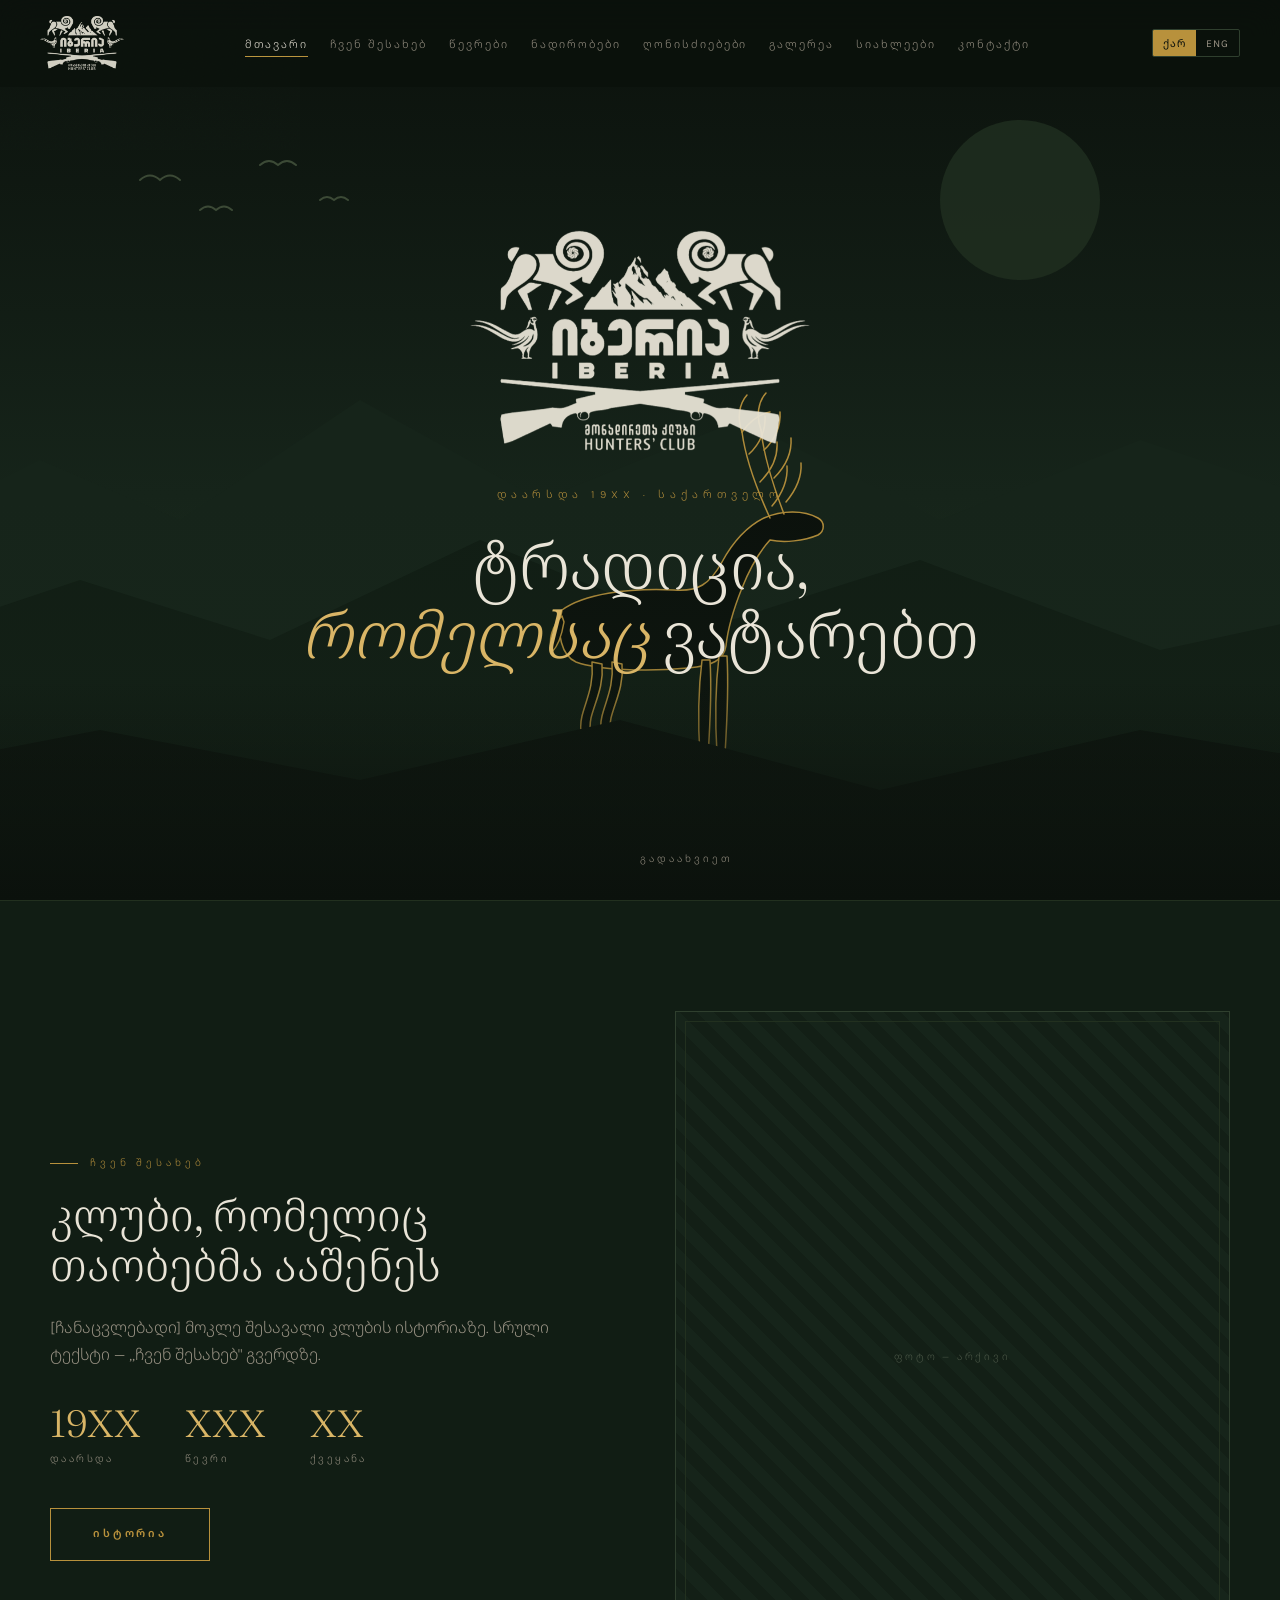
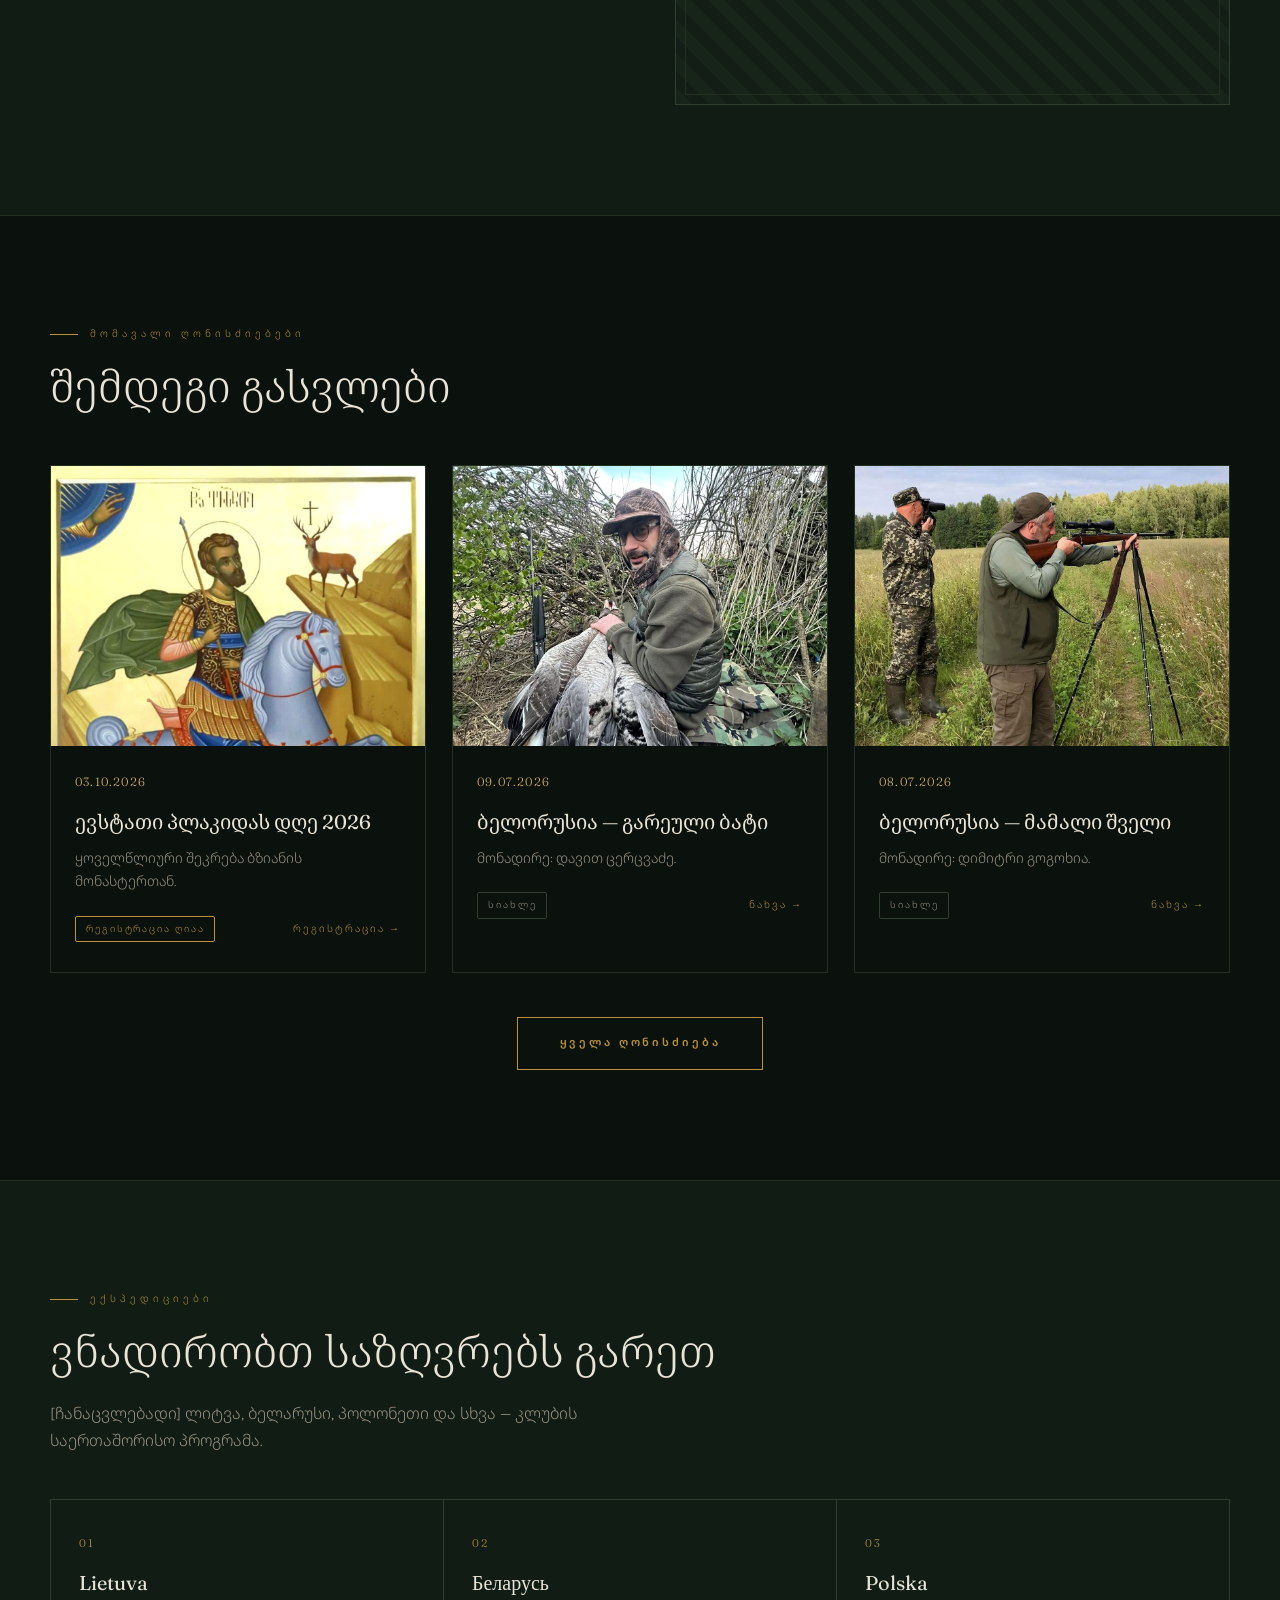
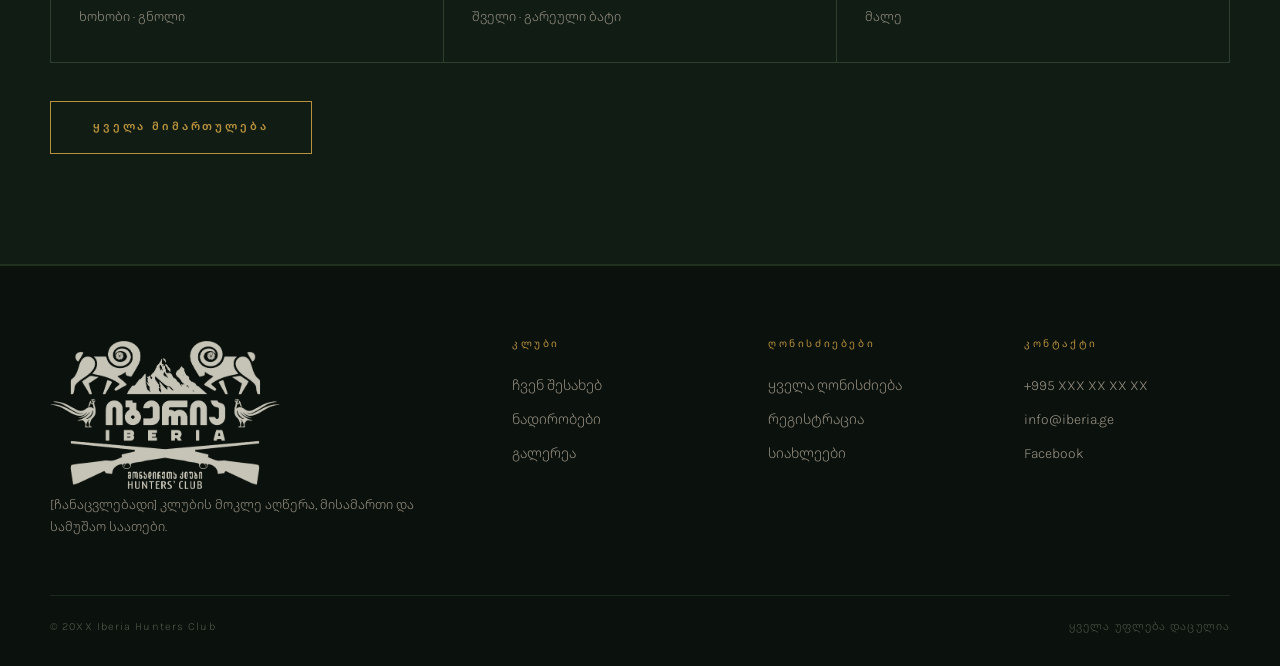
==== commit 8420019c: "Pushing online" ====
--- a/index.html
+++ b/index.html
@@ -1,666 +1,232 @@
-<!doctype html>
+<!DOCTYPE html>
 <html lang="ka">
-  <head>
-    <meta charset="utf-8" />
-    <meta name="viewport" content="width=device-width, initial-scale=1" />
-    <title>მთავარი · IBERIA</title>
-    <link rel="preconnect" href="https://fonts.googleapis.com" />
-    <link rel="preconnect" href="https://fonts.gstatic.com" crossorigin />
-    <link
-      href="https://fonts.googleapis.com/css2?family=Fraunces:opsz,ital,wght@9..144,0,300;9..144,0,400;9..144,1,300&family=Karla:wght@300;400;500;600&family=Noto+Serif+Georgian:wght@300;400&family=Noto+Sans+Georgian:wght@300;400;500&display=swap"
-      rel="stylesheet"
-    />
-    <link rel="icon" type="image/png" href="assets/favicon.png?v=2" />
-    <link rel="apple-touch-icon" href="assets/favicon.png?v=2" />
-    <link rel="stylesheet" href="assets/style.css?v=12" />
-  </head>
-  <body>
-    <svg class="grain">
-      <filter id="g">
-        <feTurbulence type="fractalNoise" baseFrequency="0.85" numOctaves="4" />
-      </filter>
-      <rect width="100%" height="100%" filter="url(#g)" />
-    </svg>
-    <svg id="reticle" viewBox="0 0 46 46" fill="none">
-      <circle
-        cx="23"
-        cy="23"
-        r="16"
-        stroke="#b8913c"
-        stroke-width="1"
-        opacity=".85"
-      />
-      <circle cx="23" cy="23" r="1.5" fill="#b8913c" />
-      <path
-        d="M23 0v13M23 33v13M0 23h13M33 23h13"
-        stroke="#b8913c"
-        stroke-width="1"
-        opacity=".85"
-      />
-    </svg>
-
-    <div id="loader">
-      <div style="text-align: center">
-        <img
-          class="logo-load"
-          src="assets/logo-bone.png"
-          alt="Iberia — Hunters' Club"
-        />
-        <div class="bar"><i></i></div>
-      </div>
-    </div>
-
-    <nav id="nav">
-      <a class="logo" href="index.html"
-        ><img
-          class="crest-img"
-          src="assets/logo-bone.png"
-          alt="Iberia — Hunters' Club"
-      /></a>
-      <ul class="links" id="links">
-        <li>
-          <a href="index.html" data-ka lang="ka">მთავარი</a
-          ><a href="index.html" data-en lang="en">Home</a>
-        </li>
-        <li>
-          <a href="about.html" data-ka lang="ka">ჩვენ შესახებ</a
-          ><a href="about.html" data-en lang="en">About</a>
-        </li>
-        <li>
-          <a href="members.html" data-ka lang="ka">წევრები</a
-          ><a href="members.html" data-en lang="en">Members</a>
-        </li>
-        <li>
-          <a href="expeditions.html" data-ka lang="ka">ნადირობები</a
-          ><a href="expeditions.html" data-en lang="en">Expeditions</a>
-        </li>
-        <li>
-          <a href="events.html" data-ka lang="ka">ღონისძიებები</a
-          ><a href="events.html" data-en lang="en">Events</a>
-        </li>
-        <li>
-          <a href="gallery.html" data-ka lang="ka">გალერეა</a
-          ><a href="gallery.html" data-en lang="en">Gallery</a>
-        </li>
-        <li>
-          <a href="news.html" data-ka lang="ka">სიახლეები</a
-          ><a href="news.html" data-en lang="en">News</a>
-        </li>
-        <li>
-          <a href="contact.html" data-ka lang="ka">კონტაქტი</a
-          ><a href="contact.html" data-en lang="en">Contact</a>
-        </li>
-      </ul>
-      <div class="nav-right">
-        <div class="lang">
-          <button id="b-ka" class="on" onclick="setLang('ka')">ქარ</button
-          ><button id="b-en" onclick="setLang('en')">ENG</button>
-        </div>
-        <button class="burger" id="burger" aria-label="Menu">
-          <span></span><span></span><span></span>
-        </button>
-      </div>
-    </nav>
-    <section
-      id="hero"
-      style="height: 100vh; min-height: 640px; padding: 0; overflow: hidden"
-    >
-      <div style="position: absolute; inset: 0">
-        <svg
-          viewBox="0 0 1600 900"
-          preserveAspectRatio="xMidYMax slice"
-          style="
-            position: absolute;
-            bottom: 0;
-            left: 50%;
-            transform: translateX(-50%);
-            width: 1600px;
-            max-width: none;
-            height: 100%;
-          "
-        >
-          <defs>
-            <linearGradient id="sky" x1="0" y1="0" x2="0" y2="1">
-              <stop offset="0%" stop-color="#0b110c" />
-              <stop offset="55%" stop-color="#16241a" />
-              <stop offset="100%" stop-color="#22331f" />
-            </linearGradient>
-            <linearGradient id="fogg" x1="0" y1="0" x2="0" y2="1">
-              <stop offset="0%" stop-color="#1d2f21" stop-opacity="0" />
-              <stop offset="55%" stop-color="#1d2f21" stop-opacity=".18" />
-              <stop offset="100%" stop-color="#1d2f21" stop-opacity=".34" />
-            </linearGradient>
-          </defs>
-          <rect width="1600" height="900" fill="url(#sky)" />
-          <circle cx="1180" cy="200" r="80" fill="#1e2d1e" opacity=".9" />
-          <g
-            id="birds"
-            stroke="#3c4a36"
-            stroke-width="2"
-            fill="none"
-            stroke-linecap="round"
-          >
-            <path d="M300 180q10-9 20 0q10-9 20 0" />
-            <path d="M360 210q8-7 16 0q8-7 16 0" />
-            <path d="M420 165q9-8 18 0q9-8 18 0" />
-            <path d="M480 200q7-6 14 0q7-6 14 0" />
-          </g>
-          <path
-            id="r3"
-            d="M0 560 L200 460 L340 520 L520 400 L700 500 L900 420 L1100 520 L1300 440 L1600 540 L1600 900 L0 900Z"
-            fill="#16241a"
-          />
-          <path
-            id="r2"
-            d="M0 660 L240 580 L430 640 L640 540 L860 630 L1080 560 L1320 650 L1600 590 L1600 900 L0 900Z"
-            fill="#111d14"
-          />
-          <g id="stag" opacity=".95">
-            <g
-              fill="#0b110c"
-              stroke="#b8913c"
-              stroke-width="1.5"
-              stroke-linejoin="round"
-            >
-              <path
-                d="M722 610 C744 594 786 588 834 590 C858 592 870 584 882 562
+<head>
+<meta charset="utf-8">
+<meta name="description" content="მონადირეთა კლუბი „იბერია" — ნადირობა საქართველოსა და ევროპაში: ლიტვა, ბელორუსია, პოლონეთი. ექსპედიციები, ღონისძიებები, წევრობა. Georgian hunters’ club Iberia.">
+<link rel="canonical" href="https://iberia.org.ge/">
+<meta property="og:title" content="მონადირეთა კლუბი „იბერია" — IBERIA Hunters’ Club">
+<meta property="og:description" content="მონადირეთა კლუბი „იბერია" — ნადირობა საქართველოსა და ევროპაში: ლიტვა, ბელორუსია, პოლონეთი. ექსპედიციები, ღონისძიებები, წევრობა. Georgian hunters’ club Iberia.">
+<meta property="og:url" content="https://iberia.org.ge/">
+<meta property="og:type" content="website">
+<meta property="og:image" content="https://iberia.org.ge/assets/logo-bone.png">
+<meta name="twitter:card" content="summary_large_image">
+<meta name="viewport" content="width=device-width, initial-scale=1">
+<title>მონადირეთა კლუბი „იბერია" — IBERIA Hunters’ Club</title>
+<link rel="preconnect" href="https://fonts.googleapis.com">
+<link rel="preconnect" href="https://fonts.gstatic.com" crossorigin>
+<link href="https://fonts.googleapis.com/css2?family=Fraunces:opsz,ital,wght@9..144,0,300;9..144,0,400;9..144,1,300&family=Karla:wght@300;400;500;600&family=Noto+Serif+Georgian:wght@300;400&family=Noto+Sans+Georgian:wght@300;400;500&display=swap" rel="stylesheet">
+<link rel="icon" type="image/png" href="assets/favicon.png?v=2">
+<link rel="apple-touch-icon" href="assets/favicon.png?v=2">
+<link rel="stylesheet" href="assets/style.css?v=12">
+<script type="application/ld+json">
+{
+  "@context": "https://schema.org",
+  "@type": "SportsClub",
+  "name": "მონადირეთა კლუბი იბერია — IBERIA Hunters' Club",
+  "alternateName": "Iberia Hunters Club",
+  "url": "https://iberia.org.ge",
+  "logo": "https://iberia.org.ge/assets/logo-bone.png",
+  "sport": "Hunting",
+  "areaServed": "Georgia",
+  "sameAs": ["https://www.facebook.com/"]
+}
+</script>
+</head>
+<body>
+<svg class="grain"><filter id="g"><feTurbulence type="fractalNoise" baseFrequency="0.85" numOctaves="4"/></filter><rect width="100%" height="100%" filter="url(#g)"/></svg>
+<svg id="reticle" viewBox="0 0 46 46" fill="none">
+<circle cx="23" cy="23" r="16" stroke="#b8913c" stroke-width="1" opacity=".85"/>
+<circle cx="23" cy="23" r="1.5" fill="#b8913c"/>
+<path d="M23 0v13M23 33v13M0 23h13M33 23h13" stroke="#b8913c" stroke-width="1" opacity=".85"/></svg>
+
+<div id="loader">
+<div style="text-align:center">
+<img class="logo-load" src="assets/logo-bone.png" alt="Iberia — Hunters' Club">
+<div class="bar"><i></i></div>
+</div></div>
+
+<nav id="nav">
+<a class="logo" href="index.html"><img class="crest-img" src="assets/logo-bone.png" alt="Iberia — Hunters' Club"></a>
+<ul class="links" id="links">
+<li><a href="index.html" data-ka lang="ka">მთავარი</a><a href="index.html" data-en lang="en">Home</a></li>
+<li><a href="about.html" data-ka lang="ka">ჩვენ შესახებ</a><a href="about.html" data-en lang="en">About</a></li>
+<li><a href="members.html" data-ka lang="ka">წევრები</a><a href="members.html" data-en lang="en">Members</a></li>
+<li><a href="expeditions.html" data-ka lang="ka">ნადირობები</a><a href="expeditions.html" data-en lang="en">Expeditions</a></li>
+<li><a href="events.html" data-ka lang="ka">ღონისძიებები</a><a href="events.html" data-en lang="en">Events</a></li>
+<li><a href="gallery.html" data-ka lang="ka">გალერეა</a><a href="gallery.html" data-en lang="en">Gallery</a></li>
+<li><a href="news.html" data-ka lang="ka">სიახლეები</a><a href="news.html" data-en lang="en">News</a></li>
+<li><a href="contact.html" data-ka lang="ka">კონტაქტი</a><a href="contact.html" data-en lang="en">Contact</a></li>
+</ul>
+<div class="nav-right">
+<div class="lang"><button id="b-ka" class="on" onclick="setLang('ka')">ქარ</button><button id="b-en" onclick="setLang('en')">ENG</button></div>
+<button class="burger" id="burger" aria-label="Menu"><span></span><span></span><span></span></button>
+</div>
+</nav>
+<section id="hero" style="height:100vh;min-height:640px;padding:0;overflow:hidden">
+<div style="position:absolute;inset:0">
+<svg viewBox="0 0 1600 900" preserveAspectRatio="xMidYMax slice" style="position:absolute;bottom:0;left:50%;transform:translateX(-50%);width:1600px;max-width:none;height:100%">
+<defs><linearGradient id="sky" x1="0" y1="0" x2="0" y2="1">
+<stop offset="0%" stop-color="#0b110c"/><stop offset="55%" stop-color="#16241a"/><stop offset="100%" stop-color="#22331f"/></linearGradient>
+<linearGradient id="fogg" x1="0" y1="0" x2="0" y2="1">
+<stop offset="0%" stop-color="#1d2f21" stop-opacity="0"/>
+<stop offset="55%" stop-color="#1d2f21" stop-opacity=".18"/>
+<stop offset="100%" stop-color="#1d2f21" stop-opacity=".34"/></linearGradient></defs>
+<rect width="1600" height="900" fill="url(#sky)"/>
+<circle cx="1180" cy="200" r="80" fill="#1e2d1e" opacity=".9"/>
+<g id="birds" stroke="#3c4a36" stroke-width="2" fill="none" stroke-linecap="round">
+<path d="M300 180q10-9 20 0q10-9 20 0"/><path d="M360 210q8-7 16 0q8-7 16 0"/>
+<path d="M420 165q9-8 18 0q9-8 18 0"/><path d="M480 200q7-6 14 0q7-6 14 0"/></g>
+<path id="r3" d="M0 560 L200 460 L340 520 L520 400 L700 500 L900 420 L1100 520 L1300 440 L1600 540 L1600 900 L0 900Z" fill="#16241a"/>
+<path id="r2" d="M0 660 L240 580 L430 640 L640 540 L860 630 L1080 560 L1320 650 L1600 590 L1600 900 L0 900Z" fill="#111d14"/>
+<g id="stag" opacity=".95">
+<g fill="#0b110c" stroke="#b8913c" stroke-width="1.5" stroke-linejoin="round">
+<path d="M722 610 C744 594 786 588 834 590 C858 592 870 584 882 562
 C894 540 908 526 924 518 C942 510 964 510 978 518 C985 522 985 531 978 535
 C964 541 944 543 930 540 C920 551 910 568 902 588 C894 608 888 626 886 646
-C884 660 872 666 848 668 C806 672 758 670 736 662 C722 656 716 634 722 610 Z"
-              />
-              <path
-                d="M862 660 C858 692 858 726 860 756 L868 756 C870 726 872 692 870 660 Z"
-              />
-              <path
-                d="M879 656 C875 690 875 722 877 754 L885 754 C887 722 889 690 887 656 Z"
-              />
-              <path
-                d="M752 662 C754 686 746 700 742 716 C738 732 744 746 748 756 L757 756 C753 744 748 732 751 718 C755 702 764 686 762 664 Z"
-              />
-              <path
-                d="M772 662 C774 686 766 700 762 716 C758 732 764 746 768 756 L777 756 C773 744 768 732 771 718 C775 702 784 686 782 664 Z"
-              />
-              <path
-                d="M722 616 C712 626 708 640 712 652 C718 646 722 634 724 622 Z"
-              />
-            </g>
-            <g
-              stroke="#b8913c"
-              stroke-width="1.5"
-              fill="none"
-              stroke-linecap="round"
-            >
-              <path d="M930 518 C918 492 906 462 902 432" />
-              <path d="M932 506 C942 494 948 480 947 466" />
-              <path d="M920 482 C932 470 938 456 937 442" />
-              <path d="M909 454 C920 444 926 430 925 416" />
-              <path d="M902 432 C897 418 899 404 907 395" />
-              <path d="M902 432 C910 421 920 414 930 412" />
-              <path d="M944 514 C934 488 924 458 921 430" />
-              <path d="M946 502 C956 490 962 477 961 463" />
-              <path d="M934 478 C946 466 952 452 951 438" />
-              <path d="M924 450 C935 440 941 426 940 412" />
-              <path d="M921 430 C916 416 918 402 926 393" />
-            </g>
-          </g>
-          <path
-            id="r1"
-            d="M0 780 L260 730 L520 780 L780 720 L1040 790 L1300 730 L1600 780 L1600 900 L0 900Z"
-            fill="#0b110c"
-          />
-          <rect
-            id="fog"
-            x="0"
-            y="500"
-            width="1600"
-            height="400"
-            fill="url(#fogg)"
-          />
-        </svg>
-      </div>
-      <div
-        style="
-          position: absolute;
-          bottom: 0;
-          left: 0;
-          right: 0;
-          height: 220px;
-          background: linear-gradient(transparent, #0b110c);
-          z-index: 10;
-          pointer-events: none;
-        "
-      ></div>
-      <div class="hero-copy">
-        <img
-          class="hero-crest"
-          src="assets/logo-bone.png"
-          alt="იბერია — მონადირეთა კლუბი"
-        />
-        <div class="eyebrow" data-ka lang="ka">დაარსდა 19XX · საქართველო</div>
-        <div class="eyebrow" data-en lang="en">Est. 19XX · Georgia</div>
-        <h1 data-ka lang="ka">ტრადიცია,<br /><em>რომელსაც</em> ვატარებთ</h1>
-        <h1 data-en lang="en">A tradition<br />we <em>carry</em></h1>
-      </div>
-      <div class="scroll-hint">
-        <span data-ka lang="ka">გადაახვიეთ</span
-        ><span data-en lang="en">Scroll</span>
-      </div>
-    </section>
-
-    <section class="alt">
-      <div class="wrap reveal g2 v-center">
-        <div>
-          <div class="tag" data-ka lang="ka">ჩვენ შესახებ</div>
-          <div class="tag" data-en lang="en">About</div>
-          <h2 data-ka lang="ka">კლუბი, რომელიც<br />თაობებმა ააშენეს</h2>
-          <h2 data-en lang="en">A club built<br />by generations</h2>
-          <p data-ka lang="ka">
-            [ჩანაცვლებადი] მოკლე შესავალი კლუბის ისტორიაზე. სრული ტექსტი — „ჩვენ
-            შესახებ" გვერდზე.
-          </p>
-          <p data-en lang="en">
-            [Placeholder] Short intro to the club's story. Full text lives on
-            the About page.
-          </p>
-          <div class="stat-row">
-            <div>
-              <b
-                style="
-                  display: block;
-                  font-family: var(--display);
-                  font-size: 38px;
-                  font-weight: 300;
-                  color: var(--brass-lt);
-                  line-height: 1;
-                "
-                >19XX</b
-              ><span
-                style="
-                  font-size: 10px;
-                  letter-spacing: 0.24em;
-                  text-transform: uppercase;
-                  color: var(--bone-dim);
-                "
-                data-ka
-                lang="ka"
-                >დაარსდა</span
-              ><span
-                style="
-                  font-size: 10px;
-                  letter-spacing: 0.24em;
-                  text-transform: uppercase;
-                  color: var(--bone-dim);
-                "
-                data-en
-                lang="en"
-                >Founded</span
-              >
-            </div>
-            <div>
-              <b
-                style="
-                  display: block;
-                  font-family: var(--display);
-                  font-size: 38px;
-                  font-weight: 300;
-                  color: var(--brass-lt);
-                  line-height: 1;
-                "
-                >XXX</b
-              ><span
-                style="
-                  font-size: 10px;
-                  letter-spacing: 0.24em;
-                  text-transform: uppercase;
-                  color: var(--bone-dim);
-                "
-                data-ka
-                lang="ka"
-                >წევრი</span
-              ><span
-                style="
-                  font-size: 10px;
-                  letter-spacing: 0.24em;
-                  text-transform: uppercase;
-                  color: var(--bone-dim);
-                "
-                data-en
-                lang="en"
-                >Members</span
-              >
-            </div>
-            <div>
-              <b
-                style="
-                  display: block;
-                  font-family: var(--display);
-                  font-size: 38px;
-                  font-weight: 300;
-                  color: var(--brass-lt);
-                  line-height: 1;
-                "
-                >XX</b
-              ><span
-                style="
-                  font-size: 10px;
-                  letter-spacing: 0.24em;
-                  text-transform: uppercase;
-                  color: var(--bone-dim);
-                "
-                data-ka
-                lang="ka"
-                >ქვეყანა</span
-              ><span
-                style="
-                  font-size: 10px;
-                  letter-spacing: 0.24em;
-                  text-transform: uppercase;
-                  color: var(--bone-dim);
-                "
-                data-en
-                lang="en"
-                >Countries</span
-              >
-            </div>
-          </div>
-          <div style="margin-top: 38px">
-            <a class="btn ghost" href="about.html" data-ka lang="ka">ისტორია</a
-            ><a class="btn ghost" href="about.html" data-en lang="en"
-              >Read the history</a
-            >
-          </div>
-        </div>
-        <div class="ph" style="aspect-ratio: 4/5">
-          <span data-ka lang="ka">ფოტო — არქივი</span
-          ><span data-en lang="en">Photo — archive</span>
-        </div>
-      </div>
-    </section>
-
-    <section>
-      <div class="wrap">
-        <div class="reveal">
-          <div class="tag" data-ka lang="ka">მომავალი ღონისძიებები</div>
-          <div class="tag" data-en lang="en">Upcoming events</div>
-          <h2 data-ka lang="ka">შემდეგი გასვლები</h2>
-          <h2 data-en lang="en">What's next</h2>
-        </div>
-        <div class="evt-grid reveal">
-          <a class="card" href="event.html">
-            <div class="thumb">
-              <img
-                src="assets/photos/icon-full.jpg"
-                alt="St. Eustathius Day 2026"
-                loading="lazy"
-                style="object-position: top"
-              />
-            </div>
-            <div class="body">
-              <div class="date">03.10.2026</div>
-              <h3 data-ka lang="ka">ევსტათი პლაკიდას დღე 2026</h3>
-              <h3 data-en lang="en">St. Eustathius Day 2026</h3>
-              <p data-ka lang="ka">ყოველწლიური შეკრება ბზიანის მონასტერთან.</p>
-              <p data-en lang="en">The annual gathering at Bziani monastery.</p>
-              <div class="foot">
-                <span class="pill open" data-ka lang="ka">რეგისტრაცია ღიაა</span
-                ><span class="pill open" data-en lang="en"
-                  >Registration open</span
-                >
-                <span class="go" data-ka lang="ka">რეგისტრაცია →</span
-                ><span class="go" data-en lang="en">Register →</span>
-              </div>
-            </div></a
-          >
-          <a class="card" href="news.html">
-            <div class="thumb">
-              <img
-                src="assets/photos/by-d1.jpg"
-                alt="Belarus — wild goose"
-                loading="lazy"
-              />
-            </div>
-            <div class="body">
-              <div class="date">09.07.2026</div>
-              <h3 data-ka lang="ka">ბელორუსია — გარეული ბატი</h3>
-              <h3 data-en lang="en">Belarus — wild goose</h3>
-              <p data-ka lang="ka">მონადირე: დავით ცერცვაძე.</p>
-              <p data-en lang="en">Hunter: David Tsertsvadze.</p>
-              <div class="foot">
-                <span class="pill" data-ka lang="ka">სიახლე</span
-                ><span class="pill" data-en lang="en">News</span>
-                <span class="go" data-ka lang="ka">ნახვა →</span
-                ><span class="go" data-en lang="en">View →</span>
-              </div>
-            </div></a
-          >
-          <a class="card" href="news.html">
-            <div class="thumb">
-              <img
-                src="assets/photos/dm-3.jpg"
-                alt="Belarus — roebuck"
-                loading="lazy"
-              />
-            </div>
-            <div class="body">
-              <div class="date">08.07.2026</div>
-              <h3 data-ka lang="ka">ბელორუსია — მამალი შველი</h3>
-              <h3 data-en lang="en">Belarus — roebuck</h3>
-              <p data-ka lang="ka">მონადირე: დიმიტრი გოგოხია.</p>
-              <p data-en lang="en">Hunter: Dimitri Gogokhia.</p>
-              <div class="foot">
-                <span class="pill" data-ka lang="ka">სიახლე</span
-                ><span class="pill" data-en lang="en">News</span>
-                <span class="go" data-ka lang="ka">ნახვა →</span
-                ><span class="go" data-en lang="en">View →</span>
-              </div>
-            </div></a
-          >
-        </div>
-        <div class="reveal" style="margin-top: 44px; text-align: center">
-          <a class="btn ghost" href="events.html" data-ka lang="ka"
-            >ყველა ღონისძიება</a
-          ><a class="btn ghost" href="events.html" data-en lang="en"
-            >All events</a
-          >
-        </div>
-      </div>
-    </section>
-
-    <section class="alt">
-      <div class="wrap reveal">
-        <div class="tag" data-ka lang="ka">ექსპედიციები</div>
-        <div class="tag" data-en lang="en">Expeditions</div>
-        <h2 data-ka lang="ka">ვნადირობთ საზღვრებს გარეთ</h2>
-        <h2 data-en lang="en">We hunt beyond the border</h2>
-        <p data-ka lang="ka">
-          [ჩანაცვლებადი] ლიტვა, ბელარუსი, პოლონეთი და სხვა — კლუბის საერთაშორისო
-          პროგრამა.
-        </p>
-        <p data-en lang="en">
-          [Placeholder] Lithuania, Belarus, Poland and beyond — the club's
-          international programme.
-        </p>
-        <div class="g3 hair">
-          <div style="background: var(--forest); padding: 34px 28px">
-            <div
-              style="
-                font-family: var(--display);
-                font-size: 11px;
-                color: var(--brass);
-                letter-spacing: 0.2em;
-              "
-            >
-              01
-            </div>
-            <h3 style="margin: 14px 0 6px">Lietuva</h3>
-            <p style="font-size: 13px" data-ka lang="ka">ხოხობი · გნოლი</p>
-            <p style="font-size: 13px" data-en lang="en">
-              Pheasant · Partridge
-            </p>
-          </div>
-          <div style="background: var(--forest); padding: 34px 28px">
-            <div
-              style="
-                font-family: var(--display);
-                font-size: 11px;
-                color: var(--brass);
-                letter-spacing: 0.2em;
-              "
-            >
-              02
-            </div>
-            <h3 style="margin: 14px 0 6px">Беларусь</h3>
-            <p style="font-size: 13px" data-ka lang="ka">
-              შველი · გარეული ბატი
-            </p>
-            <p style="font-size: 13px" data-en lang="en">
-              Roebuck · Wild goose
-            </p>
-          </div>
-          <div style="background: var(--forest); padding: 34px 28px">
-            <div
-              style="
-                font-family: var(--display);
-                font-size: 11px;
-                color: var(--brass);
-                letter-spacing: 0.2em;
-              "
-            >
-              03
-            </div>
-            <h3 style="margin: 14px 0 6px">Polska</h3>
-            <p style="font-size: 13px" data-ka lang="ka">მალე</p>
-            <p style="font-size: 13px" data-en lang="en">Coming soon</p>
-          </div>
-        </div>
-        <div style="margin-top: 38px">
-          <a class="btn ghost" href="expeditions.html" data-ka lang="ka"
-            >ყველა მიმართულება</a
-          ><a class="btn ghost" href="expeditions.html" data-en lang="en"
-            >All destinations</a
-          >
-        </div>
-      </div>
-    </section>
-
-    <script>
-      /* The hero copy is hidden until .ready lands, so this must run no matter
+C884 660 872 666 848 668 C806 672 758 670 736 662 C722 656 716 634 722 610 Z"/>
+<path d="M862 660 C858 692 858 726 860 756 L868 756 C870 726 872 692 870 660 Z"/>
+<path d="M879 656 C875 690 875 722 877 754 L885 754 C887 722 889 690 887 656 Z"/>
+<path d="M752 662 C754 686 746 700 742 716 C738 732 744 746 748 756 L757 756 C753 744 748 732 751 718 C755 702 764 686 762 664 Z"/>
+<path d="M772 662 C774 686 766 700 762 716 C758 732 764 746 768 756 L777 756 C773 744 768 732 771 718 C775 702 784 686 782 664 Z"/>
+<path d="M722 616 C712 626 708 640 712 652 C718 646 722 634 724 622 Z"/>
+</g>
+<g stroke="#b8913c" stroke-width="1.5" fill="none" stroke-linecap="round">
+<path d="M930 518 C918 492 906 462 902 432"/>
+<path d="M932 506 C942 494 948 480 947 466"/>
+<path d="M920 482 C932 470 938 456 937 442"/>
+<path d="M909 454 C920 444 926 430 925 416"/>
+<path d="M902 432 C897 418 899 404 907 395"/>
+<path d="M902 432 C910 421 920 414 930 412"/>
+<path d="M944 514 C934 488 924 458 921 430"/>
+<path d="M946 502 C956 490 962 477 961 463"/>
+<path d="M934 478 C946 466 952 452 951 438"/>
+<path d="M924 450 C935 440 941 426 940 412"/>
+<path d="M921 430 C916 416 918 402 926 393"/>
+</g></g>
+<path id="r1" d="M0 780 L260 730 L520 780 L780 720 L1040 790 L1300 730 L1600 780 L1600 900 L0 900Z" fill="#0b110c"/>
+<rect id="fog" x="0" y="500" width="1600" height="400" fill="url(#fogg)"/>
+</svg></div>
+<div style="position:absolute;bottom:0;left:0;right:0;height:220px;background:linear-gradient(transparent,#0b110c);z-index:10;pointer-events:none"></div>
+<div class="hero-copy">
+<img class="hero-crest" src="assets/logo-bone.png" alt="იბერია — მონადირეთა კლუბი">
+<div class="eyebrow" data-ka lang="ka">დაარსდა 19XX · საქართველო</div>
+<div class="eyebrow" data-en lang="en">Est. 19XX · Georgia</div>
+<h1 data-ka lang="ka">ტრადიცია,<br><em>რომელსაც</em> ვატარებთ</h1>
+<h1 data-en lang="en">A tradition<br>we <em>carry</em></h1>
+</div>
+<div class="scroll-hint"><span data-ka lang="ka">გადაახვიეთ</span><span data-en lang="en">Scroll</span></div>
+</section>
+
+<section class="alt"><div class="wrap reveal g2 v-center">
+<div>
+<div class="tag" data-ka lang="ka">ჩვენ შესახებ</div><div class="tag" data-en lang="en">About</div>
+<h2 data-ka lang="ka">კლუბი, რომელიც<br>თაობებმა ააშენეს</h2><h2 data-en lang="en">A club built<br>by generations</h2>
+<p data-ka lang="ka">[ჩანაცვლებადი] მოკლე შესავალი კლუბის ისტორიაზე. სრული ტექსტი — „ჩვენ შესახებ" გვერდზე.</p>
+<p data-en lang="en">[Placeholder] Short intro to the club's story. Full text lives on the About page.</p>
+<div class="stat-row">
+<div><b style="display:block;font-family:var(--display);font-size:38px;font-weight:300;color:var(--brass-lt);line-height:1">19XX</b><span style="font-size:10px;letter-spacing:.24em;text-transform:uppercase;color:var(--bone-dim)" data-ka lang="ka">დაარსდა</span><span style="font-size:10px;letter-spacing:.24em;text-transform:uppercase;color:var(--bone-dim)" data-en lang="en">Founded</span></div>
+<div><b style="display:block;font-family:var(--display);font-size:38px;font-weight:300;color:var(--brass-lt);line-height:1">XXX</b><span style="font-size:10px;letter-spacing:.24em;text-transform:uppercase;color:var(--bone-dim)" data-ka lang="ka">წევრი</span><span style="font-size:10px;letter-spacing:.24em;text-transform:uppercase;color:var(--bone-dim)" data-en lang="en">Members</span></div>
+<div><b style="display:block;font-family:var(--display);font-size:38px;font-weight:300;color:var(--brass-lt);line-height:1">XX</b><span style="font-size:10px;letter-spacing:.24em;text-transform:uppercase;color:var(--bone-dim)" data-ka lang="ka">ქვეყანა</span><span style="font-size:10px;letter-spacing:.24em;text-transform:uppercase;color:var(--bone-dim)" data-en lang="en">Countries</span></div>
+</div>
+<div style="margin-top:38px"><a class="btn ghost" href="about.html" data-ka lang="ka">ისტორია</a><a class="btn ghost" href="about.html" data-en lang="en">Read the history</a></div>
+</div>
+<div class="ph" style="aspect-ratio:4/5"><span data-ka lang="ka">ფოტო — არქივი</span><span data-en lang="en">Photo — archive</span></div>
+</div></section>
+
+<section><div class="wrap">
+<div class="reveal"><div class="tag" data-ka lang="ka">მომავალი ღონისძიებები</div><div class="tag" data-en lang="en">Upcoming events</div>
+<h2 data-ka lang="ka">შემდეგი გასვლები</h2><h2 data-en lang="en">What's next</h2></div>
+<div class="evt-grid reveal">
+<a class="card" href="event.html">
+<div class="thumb"><img src="assets/photos/icon-full.jpg" alt="St. Eustathius Day 2026" loading="lazy" style="object-position:top"></div>
+<div class="body"><div class="date">03.10.2026</div>
+<h3 data-ka lang="ka">ევსტათი პლაკიდას დღე 2026</h3><h3 data-en lang="en">St. Eustathius Day 2026</h3>
+<p data-ka lang="ka">ყოველწლიური შეკრება ბზიანის მონასტერთან.</p><p data-en lang="en">The annual gathering at Bziani monastery.</p>
+<div class="foot"><span class="pill open" data-ka lang="ka">რეგისტრაცია ღიაა</span><span class="pill open" data-en lang="en">Registration open</span>
+<span class="go" data-ka lang="ka">რეგისტრაცია →</span><span class="go" data-en lang="en">Register →</span></div></div></a>
+<a class="card" href="news.html">
+<div class="thumb"><img src="assets/photos/by-d1.jpg" alt="Belarus — wild goose" loading="lazy"></div>
+<div class="body"><div class="date">09.07.2026</div>
+<h3 data-ka lang="ka">ბელორუსია — გარეული ბატი</h3><h3 data-en lang="en">Belarus — wild goose</h3>
+<p data-ka lang="ka">მონადირე: დავით ცერცვაძე.</p><p data-en lang="en">Hunter: David Tsertsvadze.</p>
+<div class="foot"><span class="pill" data-ka lang="ka">სიახლე</span><span class="pill" data-en lang="en">News</span>
+<span class="go" data-ka lang="ka">ნახვა →</span><span class="go" data-en lang="en">View →</span></div></div></a>
+<a class="card" href="news.html">
+<div class="thumb"><img src="assets/photos/dm-3.jpg" alt="Belarus — roebuck" loading="lazy"></div>
+<div class="body"><div class="date">08.07.2026</div>
+<h3 data-ka lang="ka">ბელორუსია — მამალი შველი</h3><h3 data-en lang="en">Belarus — roebuck</h3>
+<p data-ka lang="ka">მონადირე: დიმიტრი გოგოხია.</p><p data-en lang="en">Hunter: Dimitri Gogokhia.</p>
+<div class="foot"><span class="pill" data-ka lang="ka">სიახლე</span><span class="pill" data-en lang="en">News</span>
+<span class="go" data-ka lang="ka">ნახვა →</span><span class="go" data-en lang="en">View →</span></div></div></a>
+</div>
+<div class="reveal" style="margin-top:44px;text-align:center">
+<a class="btn ghost" href="events.html" data-ka lang="ka">ყველა ღონისძიება</a><a class="btn ghost" href="events.html" data-en lang="en">All events</a></div>
+</div></section>
+
+<section class="alt"><div class="wrap reveal">
+<div class="tag" data-ka lang="ka">ექსპედიციები</div><div class="tag" data-en lang="en">Expeditions</div>
+<h2 data-ka lang="ka">ვნადირობთ საზღვრებს გარეთ</h2><h2 data-en lang="en">We hunt beyond the border</h2>
+<p data-ka lang="ka">[ჩანაცვლებადი] ლიტვა, ბელარუსი, პოლონეთი და სხვა — კლუბის საერთაშორისო პროგრამა.</p>
+<p data-en lang="en">[Placeholder] Lithuania, Belarus, Poland and beyond — the club's international programme.</p>
+<div class="g3 hair">
+<div style="background:var(--forest);padding:34px 28px"><div style="font-family:var(--display);font-size:11px;color:var(--brass);letter-spacing:.2em">01</div><h3 style="margin:14px 0 6px">Lietuva</h3><p style="font-size:13px" data-ka lang="ka">ხოხობი · გნოლი</p><p style="font-size:13px" data-en lang="en">Pheasant · Partridge</p></div>
+<div style="background:var(--forest);padding:34px 28px"><div style="font-family:var(--display);font-size:11px;color:var(--brass);letter-spacing:.2em">02</div><h3 style="margin:14px 0 6px">Беларусь</h3><p style="font-size:13px" data-ka lang="ka">შველი · გარეული ბატი</p><p style="font-size:13px" data-en lang="en">Roebuck · Wild goose</p></div>
+<div style="background:var(--forest);padding:34px 28px"><div style="font-family:var(--display);font-size:11px;color:var(--brass);letter-spacing:.2em">03</div><h3 style="margin:14px 0 6px">Polska</h3><p style="font-size:13px" data-ka lang="ka">მალე</p><p style="font-size:13px" data-en lang="en">Coming soon</p></div>
+</div>
+<div style="margin-top:38px"><a class="btn ghost" href="expeditions.html" data-ka lang="ka">ყველა მიმართულება</a><a class="btn ghost" href="expeditions.html" data-en lang="en">All destinations</a></div>
+</div></section>
+
+<script>
+/* The hero copy is hidden until .ready lands, so this must run no matter
    what. A stalled image or a failed 'load' event would otherwise leave the
    loader up forever and the hero text permanently invisible. */
-      (function () {
-        var done = false;
-        function reveal() {
-          if (done) return;
-          done = true;
-          var l = document.getElementById("loader");
-          if (l) l.classList.add("gone");
-          /* Hero reveal starts mid-dissolve, so the crest carries across. */
-          setTimeout(function () {
-            document.body.classList.add("ready");
-          }, 300);
-        }
-        window.addEventListener("load", function () {
-          setTimeout(reveal, 1600);
-        });
-        setTimeout(reveal, 4000); // hard failsafe
-      })();
-      (function () {
-        var stag = document.getElementById("stag"),
-          fog = document.getElementById("fog"),
-          r1 = document.getElementById("r1"),
-          r2 = document.getElementById("r2"),
-          r3 = document.getElementById("r3"),
-          birds = document.getElementById("birds"),
-          ticking = false;
-        function onScroll() {
-          var p = Math.min(window.scrollY / 700, 1);
-          if (stag) {
-            stag.setAttribute(
-              "transform",
-              "translate(" +
-                -p * 260 +
-                " " +
-                p * 40 +
-                ") scale(" +
-                (1 + p * 0.28) +
-                ") translate(" +
-                p * 160 +
-                " " +
-                -p * 90 +
-                ")",
-            );
-            stag.style.opacity = (0.95 - p * 0.75).toFixed(2);
-          }
-          if (fog)
-            fog.setAttribute("transform", "translate(0 " + -p * 70 + ")");
-          if (r1) r1.setAttribute("transform", "translate(0 " + p * 90 + ")");
-          if (r2) r2.setAttribute("transform", "translate(0 " + p * 40 + ")");
-          if (r3) r3.setAttribute("transform", "translate(0 " + -p * 30 + ")");
-          if (birds)
-            birds.setAttribute(
-              "transform",
-              "translate(" + p * 420 + " " + -p * 70 + ")",
-            );
-          ticking = false;
-        }
-        window.addEventListener(
-          "scroll",
-          function () {
-            if (!ticking) {
-              requestAnimationFrame(onScroll);
-              ticking = true;
-            }
-          },
-          { passive: true },
-        );
-      })();
-    </script>
-    <footer>
-      <div class="wrap foot">
-        <div>
-          <a class="logo-full" href="index.html"
-            ><img src="assets/logo-bone.png" alt="Iberia — Hunters' Club"
-          /></a>
-          <p style="font-size: 13px" data-ka lang="ka">
-            [ჩანაცვლებადი] კლუბის მოკლე აღწერა, მისამართი და სამუშაო საათები.
-          </p>
-          <p style="font-size: 13px" data-en lang="en">
-            [Placeholder] Short club description, address and opening hours.
-          </p>
-        </div>
-        <div>
-          <h4 data-ka lang="ka">კლუბი</h4>
-          <h4 data-en lang="en">Club</h4>
-          <a href="about.html" data-ka lang="ka">ჩვენ შესახებ</a
-          ><a href="about.html" data-en lang="en">About</a>
-          <a href="expeditions.html" data-ka lang="ka">ნადირობები</a
-          ><a href="expeditions.html" data-en lang="en">Expeditions</a>
-          <a href="gallery.html" data-ka lang="ka">გალერეა</a
-          ><a href="gallery.html" data-en lang="en">Gallery</a>
-        </div>
-        <div>
-          <h4 data-ka lang="ka">ღონისძიებები</h4>
-          <h4 data-en lang="en">Events</h4>
-          <a href="events.html" data-ka lang="ka">ყველა ღონისძიება</a
-          ><a href="events.html" data-en lang="en">All events</a>
-          <a href="event.html" data-ka lang="ka">რეგისტრაცია</a
-          ><a href="event.html" data-en lang="en">Registration</a>
-          <a href="news.html" data-ka lang="ka">სიახლეები</a
-          ><a href="news.html" data-en lang="en">News</a>
-        </div>
-        <div>
-          <h4 data-ka lang="ka">კონტაქტი</h4>
-          <h4 data-en lang="en">Contact</h4>
-          <a href="tel:#">+995 XXX XX XX XX</a
-          ><a href="mailto:#">info@iberia.ge</a><a href="#">Facebook</a>
-        </div>
-      </div>
-      <div class="wrap copy">
-        <span>© 20XX Iberia Hunters Club</span
-        ><span data-ka lang="ka">ყველა უფლება დაცულია</span
-        ><span data-en lang="en">All rights reserved</span>
-      </div>
-    </footer>
-    <script src="assets/app.js?v=8"></script>
-  </body>
-</html>
+(function(){
+  var done=false;
+  function reveal(){
+    if(done) return; done=true;
+    var l=document.getElementById('loader');
+    if(l) l.classList.add('gone');
+    /* Hero reveal starts mid-dissolve, so the crest carries across. */
+    setTimeout(function(){ document.body.classList.add('ready'); },300);
+  }
+  window.addEventListener('load',function(){ setTimeout(reveal,1600); });
+  setTimeout(reveal,4000);            // hard failsafe
+})();
+(function(){
+  var stag=document.getElementById('stag'),fog=document.getElementById('fog'),
+      r1=document.getElementById('r1'),r2=document.getElementById('r2'),r3=document.getElementById('r3'),
+      birds=document.getElementById('birds'),ticking=false;
+  function onScroll(){
+    var p=Math.min(window.scrollY/700,1);
+    if(stag){stag.setAttribute('transform','translate('+(-p*260)+' '+(p*40)+') scale('+(1+p*.28)+') translate('+(p*160)+' '+(-p*90)+')');stag.style.opacity=(0.95-p*0.75).toFixed(2);}
+    if(fog)fog.setAttribute('transform','translate(0 '+(-p*70)+')');
+    if(r1)r1.setAttribute('transform','translate(0 '+(p*90)+')');
+    if(r2)r2.setAttribute('transform','translate(0 '+(p*40)+')');
+    if(r3)r3.setAttribute('transform','translate(0 '+(-p*30)+')');
+    if(birds)birds.setAttribute('transform','translate('+(p*420)+' '+(-p*70)+')');
+    ticking=false;
+  }
+  window.addEventListener('scroll',function(){if(!ticking){requestAnimationFrame(onScroll);ticking=true;}},{passive:true});
+})();
+</script><footer>
+<div class="wrap foot">
+<div>
+<a class="logo-full" href="index.html"><img src="assets/logo-bone.png" alt="Iberia — Hunters' Club"></a>
+<p style="font-size:13px" data-ka lang="ka">[ჩანაცვლებადი] კლუბის მოკლე აღწერა, მისამართი და სამუშაო საათები.</p>
+<p style="font-size:13px" data-en lang="en">[Placeholder] Short club description, address and opening hours.</p>
+</div>
+<div><h4 data-ka lang="ka">კლუბი</h4><h4 data-en lang="en">Club</h4>
+<a href="about.html" data-ka lang="ka">ჩვენ შესახებ</a><a href="about.html" data-en lang="en">About</a>
+<a href="expeditions.html" data-ka lang="ka">ნადირობები</a><a href="expeditions.html" data-en lang="en">Expeditions</a>
+<a href="gallery.html" data-ka lang="ka">გალერეა</a><a href="gallery.html" data-en lang="en">Gallery</a></div>
+<div><h4 data-ka lang="ka">ღონისძიებები</h4><h4 data-en lang="en">Events</h4>
+<a href="events.html" data-ka lang="ka">ყველა ღონისძიება</a><a href="events.html" data-en lang="en">All events</a>
+<a href="event.html" data-ka lang="ka">რეგისტრაცია</a><a href="event.html" data-en lang="en">Registration</a>
+<a href="news.html" data-ka lang="ka">სიახლეები</a><a href="news.html" data-en lang="en">News</a></div>
+<div><h4 data-ka lang="ka">კონტაქტი</h4><h4 data-en lang="en">Contact</h4>
+<a href="tel:#">+995 XXX XX XX XX</a><a href="mailto:#">info@iberia.ge</a><a href="#">Facebook</a></div>
+</div>
+<div class="wrap copy"><span>© 20XX Iberia Hunters Club</span><span data-ka lang="ka">ყველა უფლება დაცულია</span><span data-en lang="en">All rights reserved</span></div>
+</footer>
+<script src="assets/app.js?v=8"></script>
+</body></html>
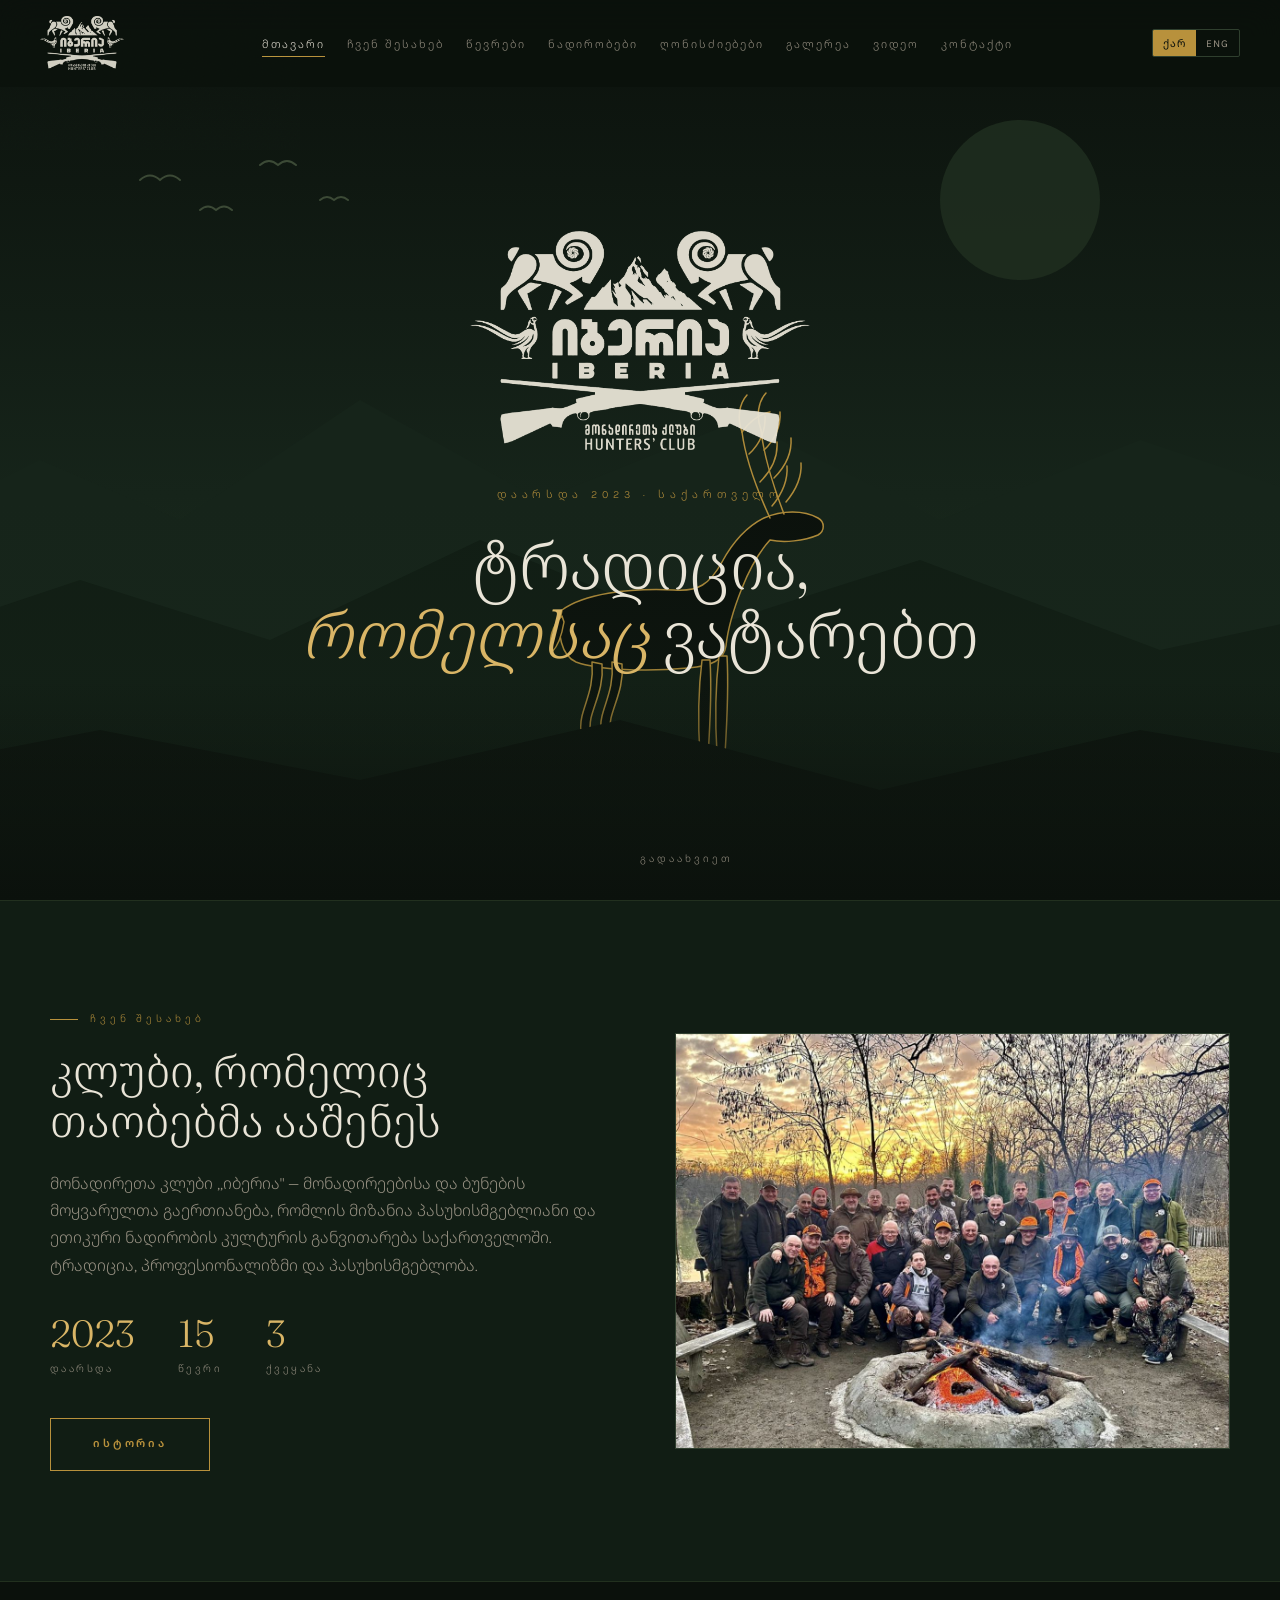
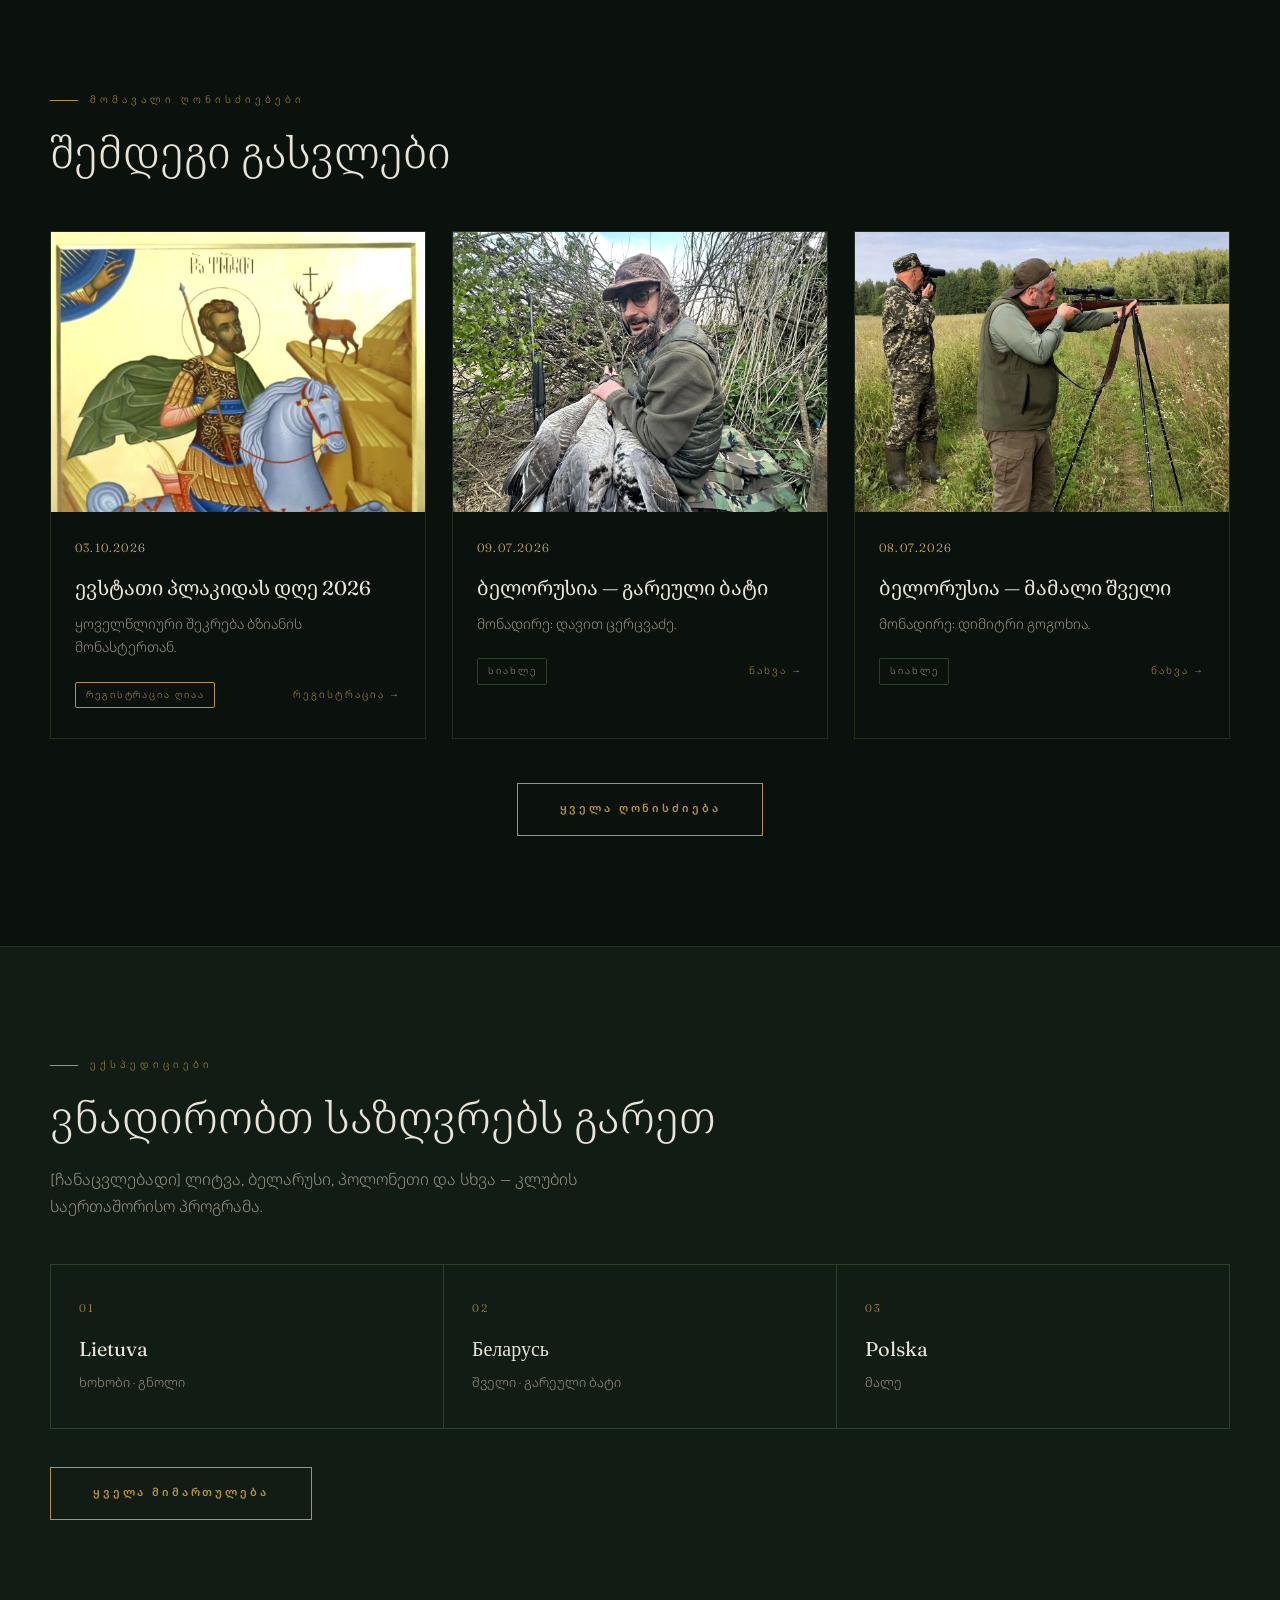
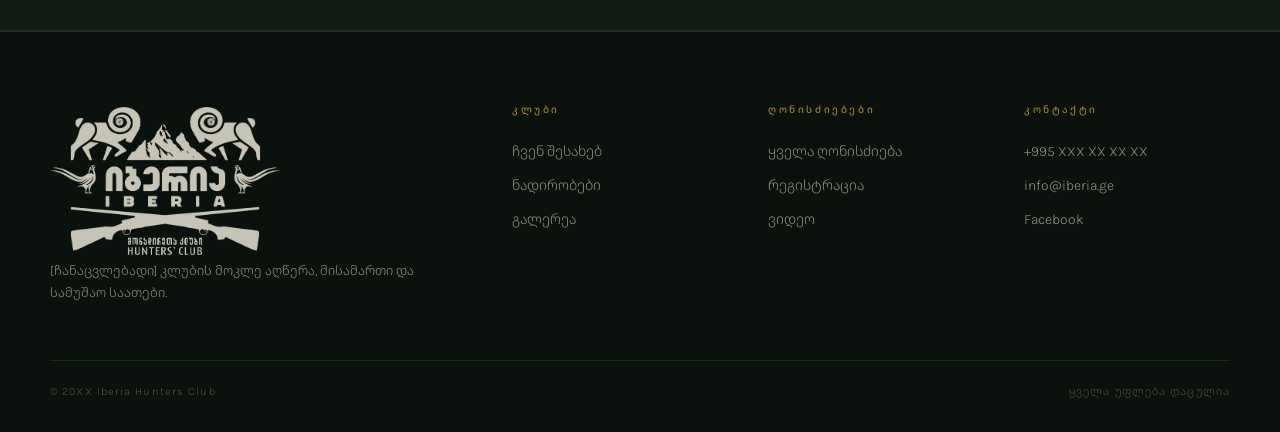
==== commit 0371cf0d: "replaced news sections with videos section, also add some pictures in mebers section and fill the in" ====
--- a/index.html
+++ b/index.html
@@ -17,7 +17,7 @@
 <link href="https://fonts.googleapis.com/css2?family=Fraunces:opsz,ital,wght@9..144,0,300;9..144,0,400;9..144,1,300&family=Karla:wght@300;400;500;600&family=Noto+Serif+Georgian:wght@300;400&family=Noto+Sans+Georgian:wght@300;400;500&display=swap" rel="stylesheet">
 <link rel="icon" type="image/png" href="assets/favicon.png?v=2">
 <link rel="apple-touch-icon" href="assets/favicon.png?v=2">
-<link rel="stylesheet" href="assets/style.css?v=12">
+<link rel="stylesheet" href="assets/style.css?v=16">
 <script type="application/ld+json">
 {
   "@context": "https://schema.org",
@@ -54,7 +54,7 @@
 <li><a href="expeditions.html" data-ka lang="ka">ნადირობები</a><a href="expeditions.html" data-en lang="en">Expeditions</a></li>
 <li><a href="events.html" data-ka lang="ka">ღონისძიებები</a><a href="events.html" data-en lang="en">Events</a></li>
 <li><a href="gallery.html" data-ka lang="ka">გალერეა</a><a href="gallery.html" data-en lang="en">Gallery</a></li>
-<li><a href="news.html" data-ka lang="ka">სიახლეები</a><a href="news.html" data-en lang="en">News</a></li>
+<li><a href="videos.html" data-ka lang="ka">ვიდეო</a><a href="videos.html" data-en lang="en">Videos</a></li>
 <li><a href="contact.html" data-ka lang="ka">კონტაქტი</a><a href="contact.html" data-en lang="en">Contact</a></li>
 </ul>
 <div class="nav-right">
@@ -109,8 +109,8 @@
 <div style="position:absolute;bottom:0;left:0;right:0;height:220px;background:linear-gradient(transparent,#0b110c);z-index:10;pointer-events:none"></div>
 <div class="hero-copy">
 <img class="hero-crest" src="assets/logo-bone.png" alt="იბერია — მონადირეთა კლუბი">
-<div class="eyebrow" data-ka lang="ka">დაარსდა 19XX · საქართველო</div>
-<div class="eyebrow" data-en lang="en">Est. 19XX · Georgia</div>
+<div class="eyebrow" data-ka lang="ka">დაარსდა 2023 · საქართველო</div>
+<div class="eyebrow" data-en lang="en">Est. 2023 · Georgia</div>
 <h1 data-ka lang="ka">ტრადიცია,<br><em>რომელსაც</em> ვატარებთ</h1>
 <h1 data-en lang="en">A tradition<br>we <em>carry</em></h1>
 </div>
@@ -121,37 +121,40 @@
 <div>
 <div class="tag" data-ka lang="ka">ჩვენ შესახებ</div><div class="tag" data-en lang="en">About</div>
 <h2 data-ka lang="ka">კლუბი, რომელიც<br>თაობებმა ააშენეს</h2><h2 data-en lang="en">A club built<br>by generations</h2>
-<p data-ka lang="ka">[ჩანაცვლებადი] მოკლე შესავალი კლუბის ისტორიაზე. სრული ტექსტი — „ჩვენ შესახებ" გვერდზე.</p>
+<p data-ka lang="ka">მონადირეთა კლუბი „იბერია" — მონადირეებისა და ბუნების მოყვარულთა გაერთიანება, რომლის მიზანია პასუხისმგებლიანი და ეთიკური ნადირობის კულტურის განვითარება საქართველოში. ტრადიცია, პროფესიონალიზმი და პასუხისმგებლობა.</p>
 <p data-en lang="en">[Placeholder] Short intro to the club's story. Full text lives on the About page.</p>
 <div class="stat-row">
-<div><b style="display:block;font-family:var(--display);font-size:38px;font-weight:300;color:var(--brass-lt);line-height:1">19XX</b><span style="font-size:10px;letter-spacing:.24em;text-transform:uppercase;color:var(--bone-dim)" data-ka lang="ka">დაარსდა</span><span style="font-size:10px;letter-spacing:.24em;text-transform:uppercase;color:var(--bone-dim)" data-en lang="en">Founded</span></div>
-<div><b style="display:block;font-family:var(--display);font-size:38px;font-weight:300;color:var(--brass-lt);line-height:1">XXX</b><span style="font-size:10px;letter-spacing:.24em;text-transform:uppercase;color:var(--bone-dim)" data-ka lang="ka">წევრი</span><span style="font-size:10px;letter-spacing:.24em;text-transform:uppercase;color:var(--bone-dim)" data-en lang="en">Members</span></div>
-<div><b style="display:block;font-family:var(--display);font-size:38px;font-weight:300;color:var(--brass-lt);line-height:1">XX</b><span style="font-size:10px;letter-spacing:.24em;text-transform:uppercase;color:var(--bone-dim)" data-ka lang="ka">ქვეყანა</span><span style="font-size:10px;letter-spacing:.24em;text-transform:uppercase;color:var(--bone-dim)" data-en lang="en">Countries</span></div>
+<div><b style="display:block;font-family:var(--display);font-size:38px;font-weight:300;color:var(--brass-lt);line-height:1">2023</b><span style="font-size:10px;letter-spacing:.24em;text-transform:uppercase;color:var(--bone-dim)" data-ka lang="ka">დაარსდა</span><span style="font-size:10px;letter-spacing:.24em;text-transform:uppercase;color:var(--bone-dim)" data-en lang="en">Founded</span></div>
+<div><b style="display:block;font-family:var(--display);font-size:38px;font-weight:300;color:var(--brass-lt);line-height:1">15</b><span style="font-size:10px;letter-spacing:.24em;text-transform:uppercase;color:var(--bone-dim)" data-ka lang="ka">წევრი</span><span style="font-size:10px;letter-spacing:.24em;text-transform:uppercase;color:var(--bone-dim)" data-en lang="en">Members</span></div>
+<div><b style="display:block;font-family:var(--display);font-size:38px;font-weight:300;color:var(--brass-lt);line-height:1">3</b><span style="font-size:10px;letter-spacing:.24em;text-transform:uppercase;color:var(--bone-dim)" data-ka lang="ka">ქვეყანა</span><span style="font-size:10px;letter-spacing:.24em;text-transform:uppercase;color:var(--bone-dim)" data-en lang="en">Countries</span></div>
 </div>
 <div style="margin-top:38px"><a class="btn ghost" href="about.html" data-ka lang="ka">ისტორია</a><a class="btn ghost" href="about.html" data-en lang="en">Read the history</a></div>
 </div>
-<div class="ph" style="aspect-ratio:4/5"><span data-ka lang="ka">ფოტო — არქივი</span><span data-en lang="en">Photo — archive</span></div>
+<div class="slideshow" style="aspect-ratio:4/3;border:1px solid var(--line-lt)">
+<img src="assets/photos/ab-1.jpg" alt="მონადირეთა კლუბი იბერია" class="on">
+<img src="assets/photos/ab-2.jpg" alt="მონადირეთა კლუბი იბერია">
+</div>
 </div></section>
 
 <section><div class="wrap">
 <div class="reveal"><div class="tag" data-ka lang="ka">მომავალი ღონისძიებები</div><div class="tag" data-en lang="en">Upcoming events</div>
 <h2 data-ka lang="ka">შემდეგი გასვლები</h2><h2 data-en lang="en">What's next</h2></div>
 <div class="evt-grid reveal">
-<a class="card" href="event.html">
+<a class="card" href="event.html#register">
 <div class="thumb"><img src="assets/photos/icon-full.jpg" alt="St. Eustathius Day 2026" loading="lazy" style="object-position:top"></div>
 <div class="body"><div class="date">03.10.2026</div>
 <h3 data-ka lang="ka">ევსტათი პლაკიდას დღე 2026</h3><h3 data-en lang="en">St. Eustathius Day 2026</h3>
 <p data-ka lang="ka">ყოველწლიური შეკრება ბზიანის მონასტერთან.</p><p data-en lang="en">The annual gathering at Bziani monastery.</p>
 <div class="foot"><span class="pill open" data-ka lang="ka">რეგისტრაცია ღიაა</span><span class="pill open" data-en lang="en">Registration open</span>
 <span class="go" data-ka lang="ka">რეგისტრაცია →</span><span class="go" data-en lang="en">Register →</span></div></div></a>
-<a class="card" href="news.html">
+<a class="card" href="videos.html">
 <div class="thumb"><img src="assets/photos/by-d1.jpg" alt="Belarus — wild goose" loading="lazy"></div>
 <div class="body"><div class="date">09.07.2026</div>
 <h3 data-ka lang="ka">ბელორუსია — გარეული ბატი</h3><h3 data-en lang="en">Belarus — wild goose</h3>
 <p data-ka lang="ka">მონადირე: დავით ცერცვაძე.</p><p data-en lang="en">Hunter: David Tsertsvadze.</p>
 <div class="foot"><span class="pill" data-ka lang="ka">სიახლე</span><span class="pill" data-en lang="en">News</span>
 <span class="go" data-ka lang="ka">ნახვა →</span><span class="go" data-en lang="en">View →</span></div></div></a>
-<a class="card" href="news.html">
+<a class="card" href="videos.html">
 <div class="thumb"><img src="assets/photos/dm-3.jpg" alt="Belarus — roebuck" loading="lazy"></div>
 <div class="body"><div class="date">08.07.2026</div>
 <h3 data-ka lang="ka">ბელორუსია — მამალი შველი</h3><h3 data-en lang="en">Belarus — roebuck</h3>
@@ -222,11 +225,11 @@
 <div><h4 data-ka lang="ka">ღონისძიებები</h4><h4 data-en lang="en">Events</h4>
 <a href="events.html" data-ka lang="ka">ყველა ღონისძიება</a><a href="events.html" data-en lang="en">All events</a>
 <a href="event.html" data-ka lang="ka">რეგისტრაცია</a><a href="event.html" data-en lang="en">Registration</a>
-<a href="news.html" data-ka lang="ka">სიახლეები</a><a href="news.html" data-en lang="en">News</a></div>
+<a href="videos.html" data-ka lang="ka">ვიდეო</a><a href="videos.html" data-en lang="en">Videos</a></div>
 <div><h4 data-ka lang="ka">კონტაქტი</h4><h4 data-en lang="en">Contact</h4>
 <a href="tel:#">+995 XXX XX XX XX</a><a href="mailto:#">info@iberia.ge</a><a href="#">Facebook</a></div>
 </div>
 <div class="wrap copy"><span>© 20XX Iberia Hunters Club</span><span data-ka lang="ka">ყველა უფლება დაცულია</span><span data-en lang="en">All rights reserved</span></div>
 </footer>
-<script src="assets/app.js?v=8"></script>
+<script src="assets/app.js?v=12"></script>
 </body></html>
--- a/assets/style.css
+++ b/assets/style.css
@@ -973,6 +973,7 @@
 .sticky-panel {
   position: sticky;
   top: 100px;
+  scroll-margin-top: 96px;
 }
 .spec-row {
   display: grid;
@@ -1120,6 +1121,10 @@
   }
   .viewer-stage {
     min-height: 260px;
+    max-height: 48vh;
+    overflow: hidden;
+  }
+  .viewer-stage img {
     max-height: 48vh;
   }
   .viewer-info {
@@ -1195,6 +1200,123 @@
   }
 }
 
+/* ── VIDEOS ── */
+.vid-card {
+  cursor: pointer;
+}
+.vid-thumb {
+  position: relative;
+}
+.vid-thumb img {
+  width: 100%;
+  height: 100%;
+  object-fit: cover;
+}
+.play-badge {
+  position: absolute;
+  top: 50%;
+  left: 50%;
+  transform: translate(-50%, -50%);
+  width: 54px;
+  height: 54px;
+  display: grid;
+  place-items: center;
+  border-radius: 50%;
+  background: rgba(11, 17, 12, 0.72);
+  border: 1px solid var(--brass);
+  color: var(--brass-lt);
+  font-size: 18px;
+  padding-left: 4px;
+  transition: 0.35s;
+}
+.vid-card:hover .play-badge {
+  background: var(--brass);
+  color: var(--deep);
+}
+.vid-title {
+  margin: 0 0 14px;
+  font-size: 17px;
+  line-height: 1.35;
+  transition: color 0.3s;
+}
+.vid-card:hover .vid-title {
+  color: var(--brass-lt);
+}
+.vid-card .foot a {
+  color: var(--bone-dim);
+  text-decoration: none;
+  font-size: 10px;
+  letter-spacing: 0.2em;
+  text-transform: uppercase;
+  transition: color 0.3s;
+}
+.vid-card .foot a:hover {
+  color: var(--brass-lt);
+}
+.vmodal-card {
+  position: absolute;
+  top: 50%;
+  left: 50%;
+  transform: translate(-50%, -50%);
+  width: min(1060px, 95vw);
+  background: #000;
+  border: 1px solid var(--line-lt);
+  animation: modal-in 0.45s cubic-bezier(0.2, 0.7, 0.3, 1);
+}
+.vmodal-frame {
+  aspect-ratio: 16/9;
+}
+.vmodal-frame iframe {
+  width: 100%;
+  height: 100%;
+  display: block;
+}
+
+@media (max-width: 560px) {
+  .vmodal-card {
+    width: 100vw;
+    border-left: 0;
+    border-right: 0;
+  }
+  .vid-title {
+    font-size: 15px;
+  }
+  .play-badge {
+    width: 46px;
+    height: 46px;
+    font-size: 15px;
+  }
+}
+
+/* ── SLIDESHOW (About + member cards) ── */
+.slideshow {
+  position: relative;
+  overflow: hidden;
+}
+.slideshow img {
+  position: absolute;
+  inset: 0;
+  width: 100%;
+  height: 100%;
+  object-fit: cover;
+  opacity: 0;
+  transition: opacity 1.1s ease;
+}
+.slideshow img.on {
+  opacity: 1;
+}
+.mem-photo.slideshow img {
+  filter: saturate(0.96) contrast(1.02);
+}
+.mem:hover .mem-photo.slideshow img.on {
+  transform: scale(1.04);
+}
+.mem-photo.slideshow img {
+  transition:
+    opacity 1.1s ease,
+    transform 0.6s ease;
+}
+
 /* ── FOOTER ── */
 footer {
   background: var(--deep);
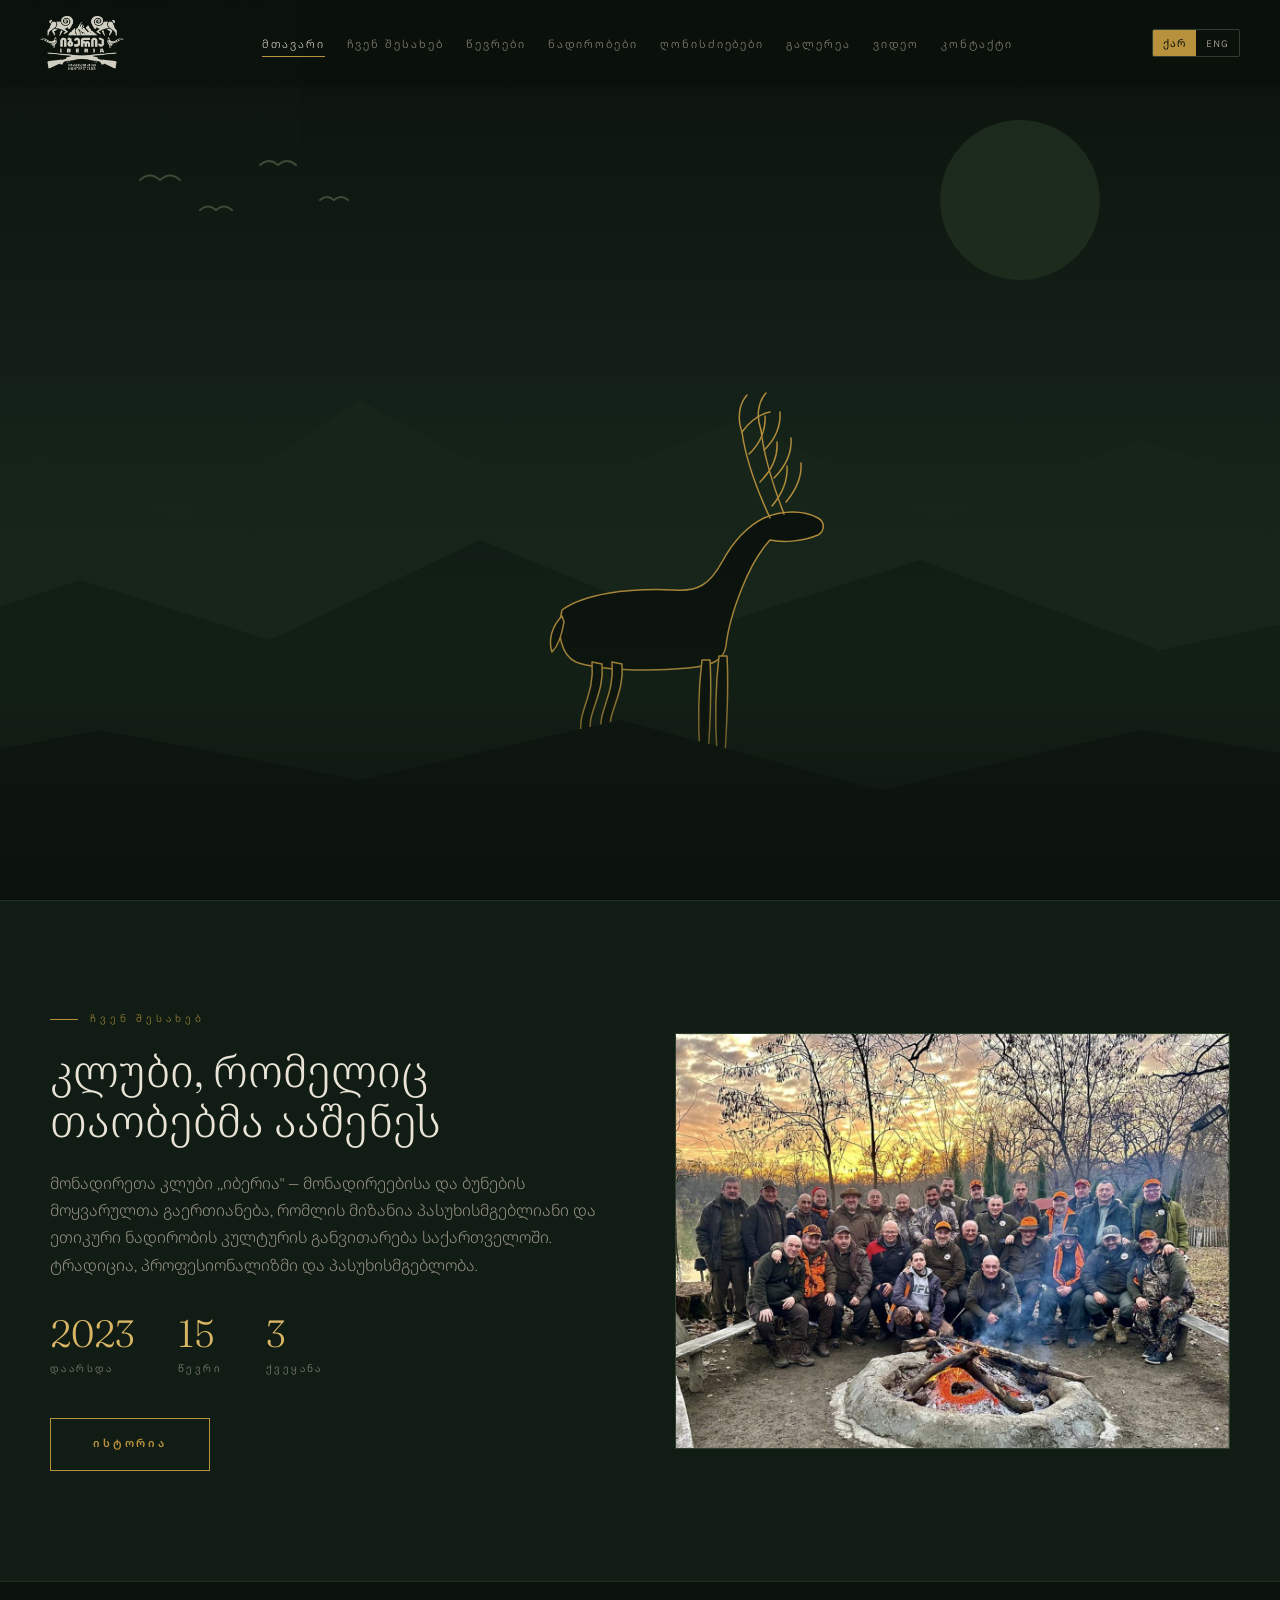
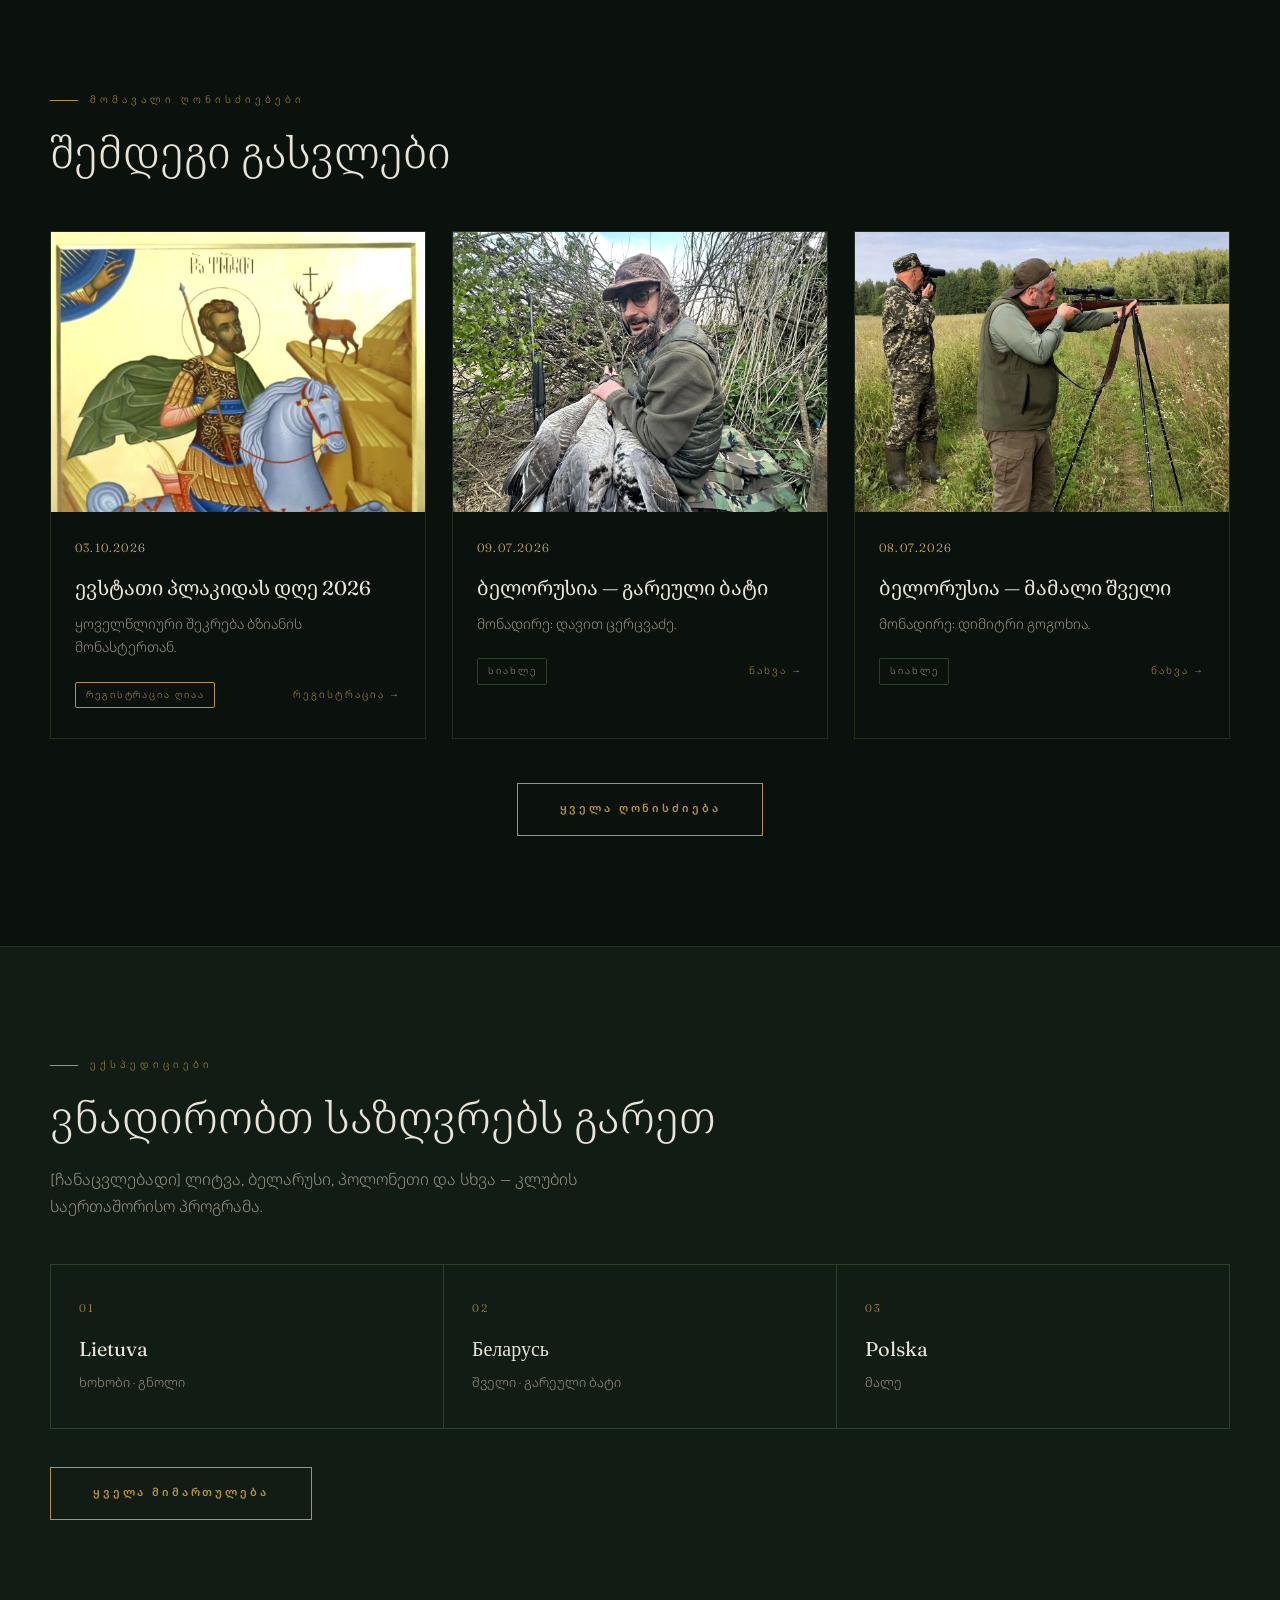
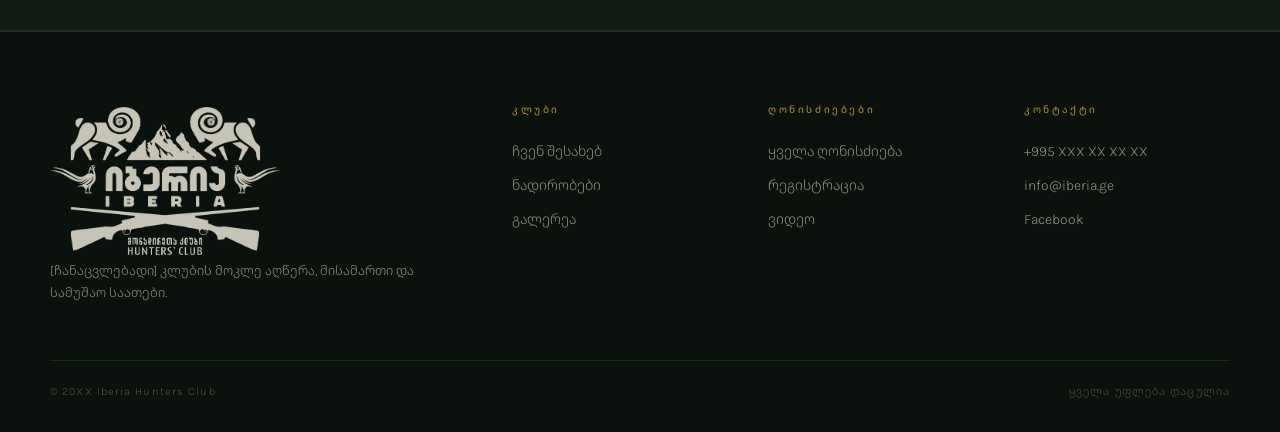
==== commit c1036e31: "Build a mail server for website, also add some pics of the members and also add one post on expediti" ====
--- a/index.html
+++ b/index.html
@@ -17,7 +17,7 @@
 <link href="https://fonts.googleapis.com/css2?family=Fraunces:opsz,ital,wght@9..144,0,300;9..144,0,400;9..144,1,300&family=Karla:wght@300;400;500;600&family=Noto+Serif+Georgian:wght@300;400&family=Noto+Sans+Georgian:wght@300;400;500&display=swap" rel="stylesheet">
 <link rel="icon" type="image/png" href="assets/favicon.png?v=2">
 <link rel="apple-touch-icon" href="assets/favicon.png?v=2">
-<link rel="stylesheet" href="assets/style.css?v=16">
+<link rel="stylesheet" href="assets/style.css?v=20">
 <script type="application/ld+json">
 {
   "@context": "https://schema.org",
@@ -231,5 +231,5 @@
 </div>
 <div class="wrap copy"><span>© 20XX Iberia Hunters Club</span><span data-ka lang="ka">ყველა უფლება დაცულია</span><span data-en lang="en">All rights reserved</span></div>
 </footer>
-<script src="assets/app.js?v=12"></script>
+<script src="assets/app.js?v=21"></script>
 </body></html>
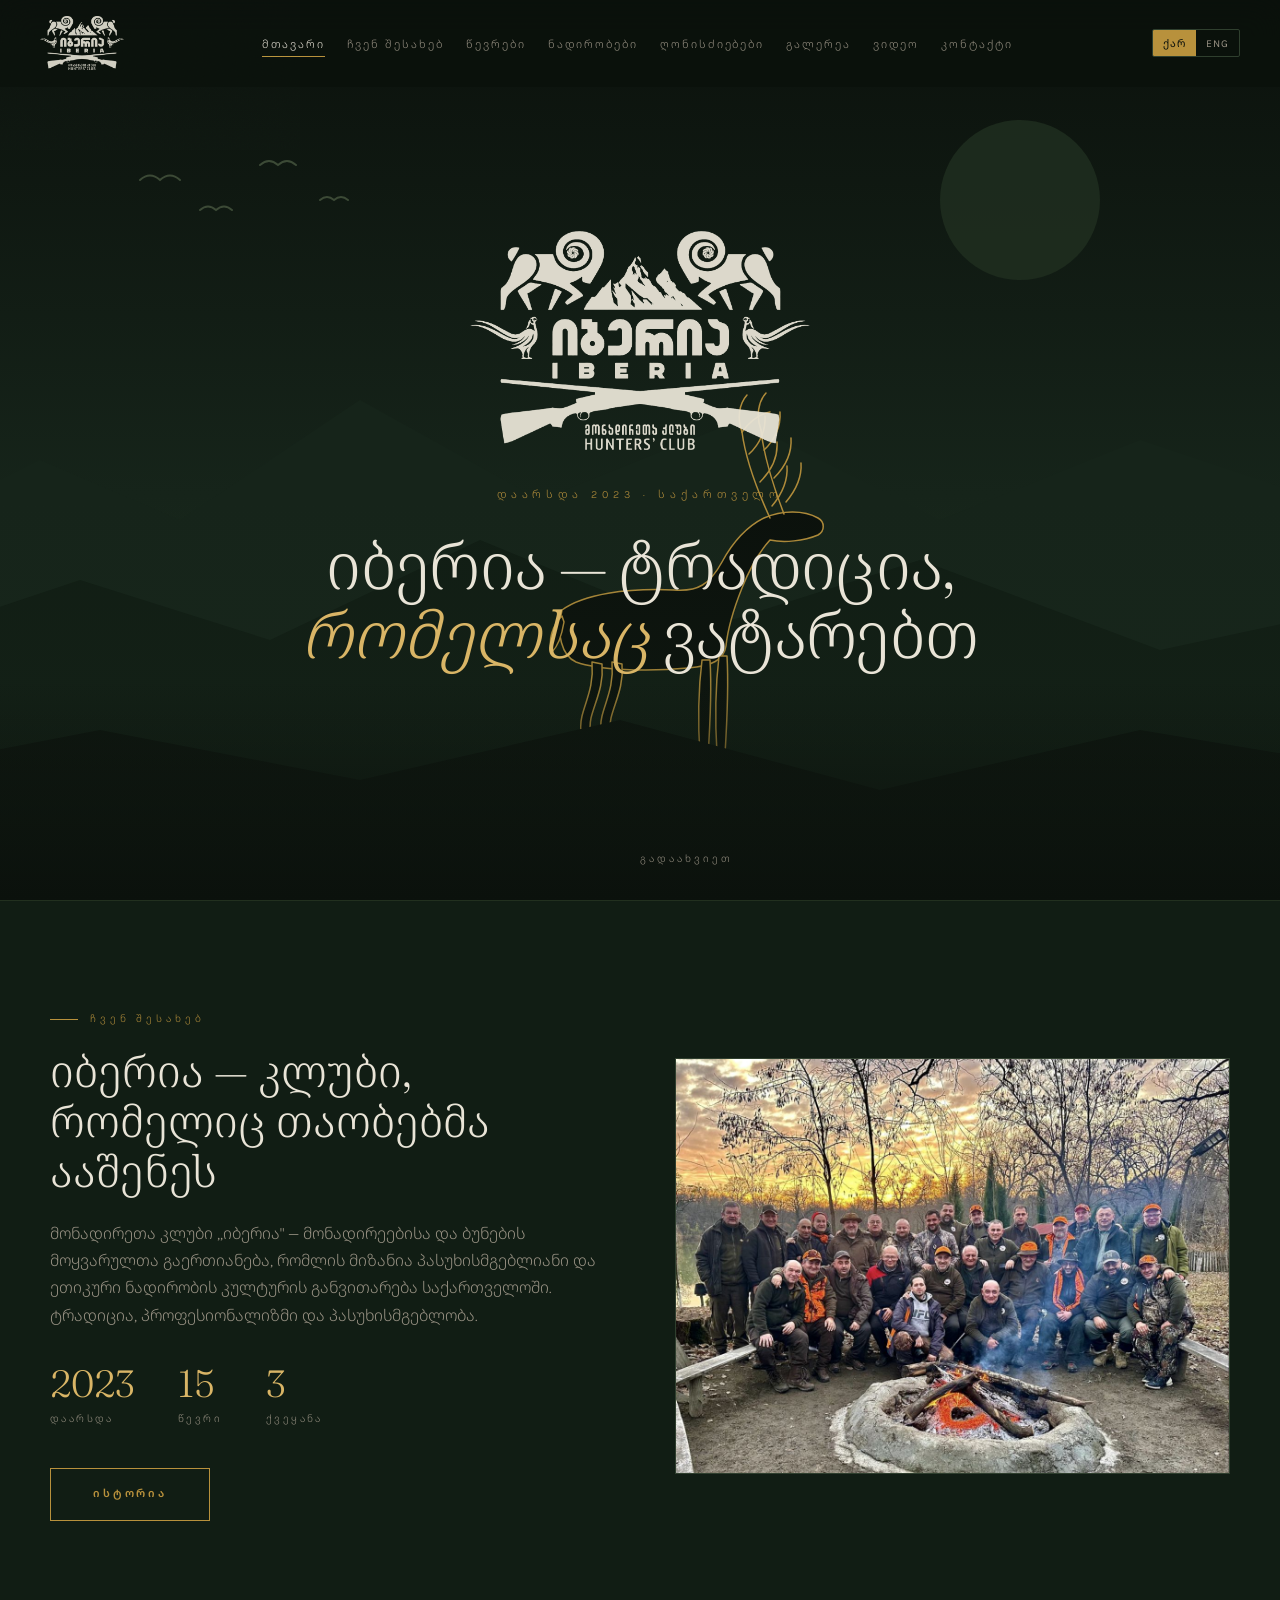
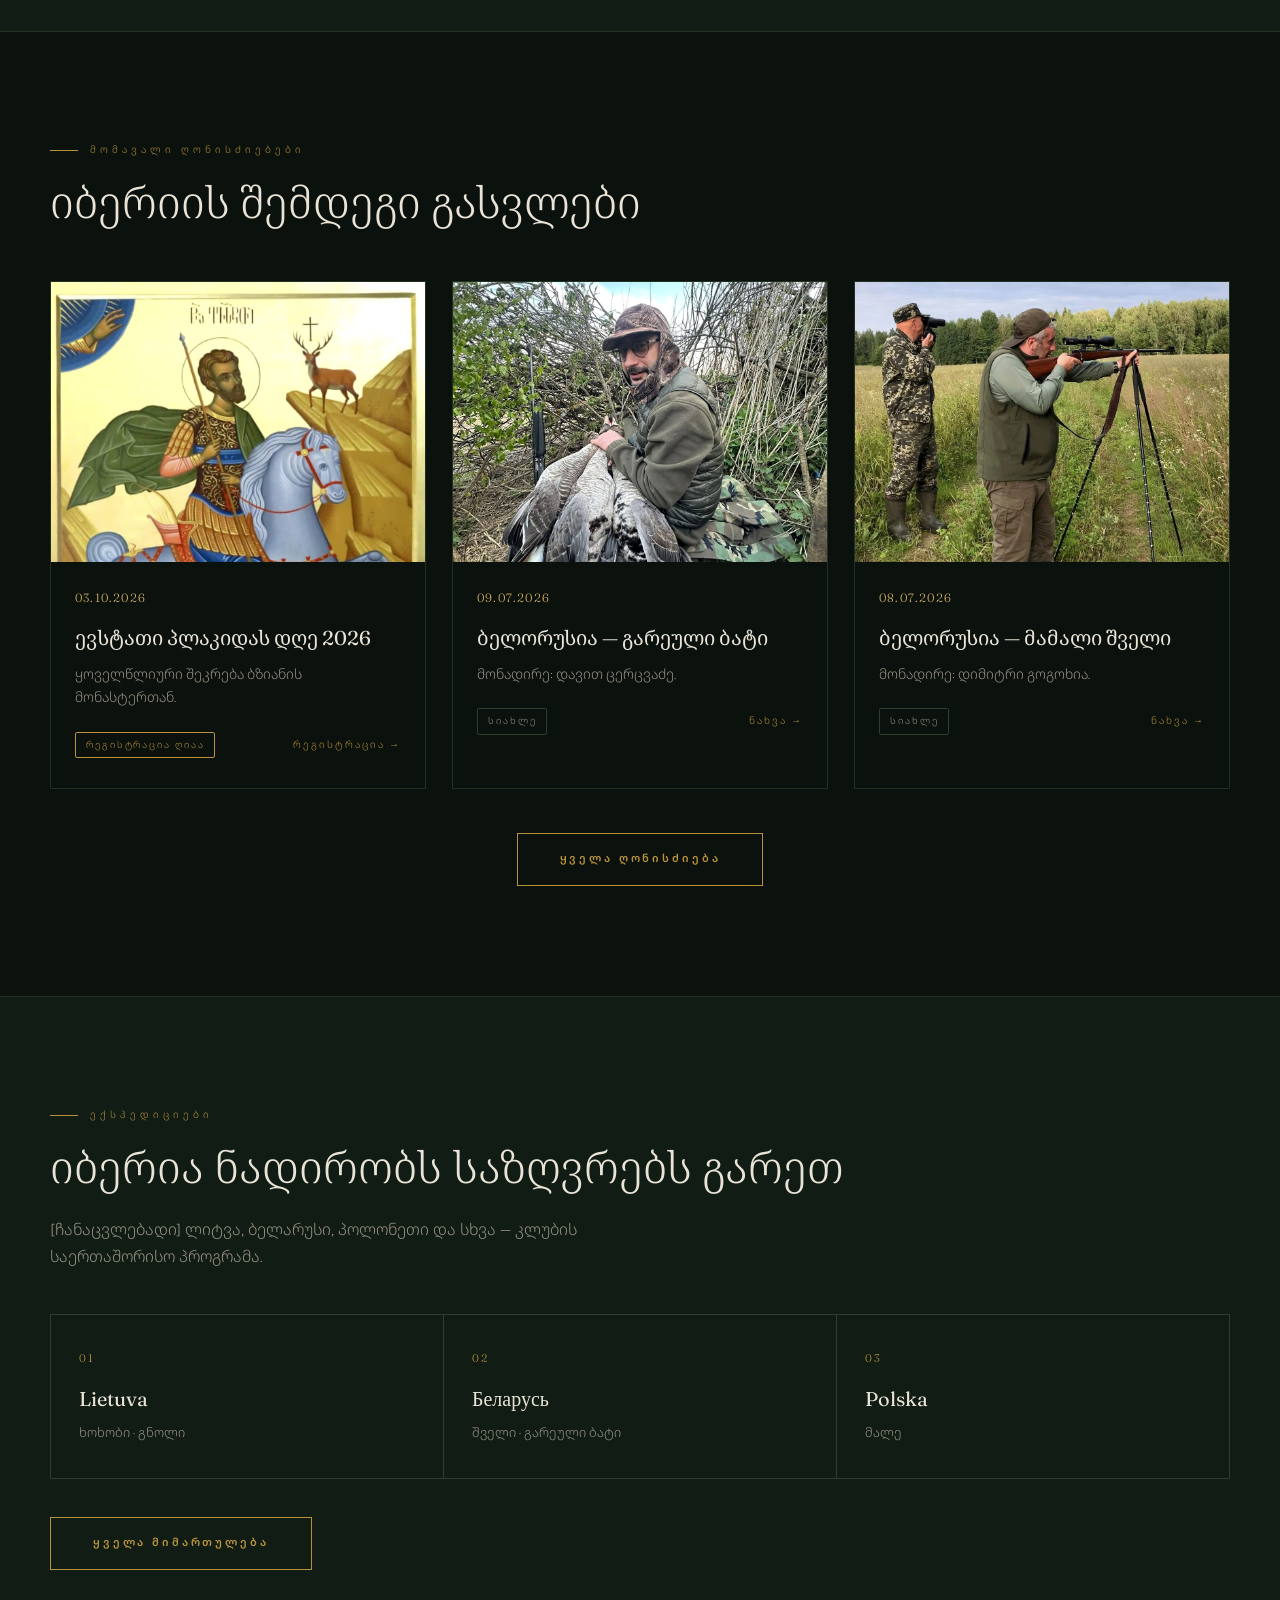
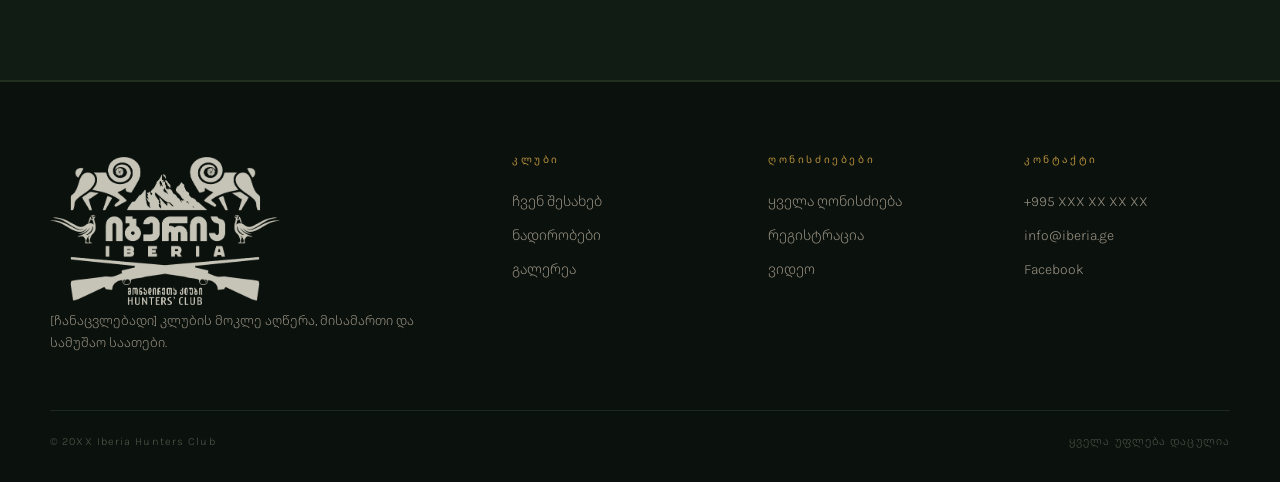
==== commit b7c5f14d: "Add the club name to page headlines in both languages Every page's h1 now leads with იბერია / Iberia" ====
--- a/index.html
+++ b/index.html
@@ -111,8 +111,8 @@
 <img class="hero-crest" src="assets/logo-bone.png" alt="იბერია — მონადირეთა კლუბი">
 <div class="eyebrow" data-ka lang="ka">დაარსდა 2023 · საქართველო</div>
 <div class="eyebrow" data-en lang="en">Est. 2023 · Georgia</div>
-<h1 data-ka lang="ka">ტრადიცია,<br><em>რომელსაც</em> ვატარებთ</h1>
-<h1 data-en lang="en">A tradition<br>we <em>carry</em></h1>
+<h1 data-ka lang="ka">იბერია — ტრადიცია,<br><em>რომელსაც</em> ვატარებთ</h1>
+<h1 data-en lang="en">Iberia — a tradition<br>we <em>carry</em></h1>
 </div>
 <div class="scroll-hint"><span data-ka lang="ka">გადაახვიეთ</span><span data-en lang="en">Scroll</span></div>
 </section>
@@ -120,7 +120,7 @@
 <section class="alt"><div class="wrap reveal g2 v-center">
 <div>
 <div class="tag" data-ka lang="ka">ჩვენ შესახებ</div><div class="tag" data-en lang="en">About</div>
-<h2 data-ka lang="ka">კლუბი, რომელიც<br>თაობებმა ააშენეს</h2><h2 data-en lang="en">A club built<br>by generations</h2>
+<h2 data-ka lang="ka">იბერია — კლუბი,<br>რომელიც თაობებმა ააშენეს</h2><h2 data-en lang="en">Iberia — a club built<br>by generations</h2>
 <p data-ka lang="ka">მონადირეთა კლუბი „იბერია" — მონადირეებისა და ბუნების მოყვარულთა გაერთიანება, რომლის მიზანია პასუხისმგებლიანი და ეთიკური ნადირობის კულტურის განვითარება საქართველოში. ტრადიცია, პროფესიონალიზმი და პასუხისმგებლობა.</p>
 <p data-en lang="en">[Placeholder] Short intro to the club's story. Full text lives on the About page.</p>
 <div class="stat-row">
@@ -138,7 +138,7 @@
 
 <section><div class="wrap">
 <div class="reveal"><div class="tag" data-ka lang="ka">მომავალი ღონისძიებები</div><div class="tag" data-en lang="en">Upcoming events</div>
-<h2 data-ka lang="ka">შემდეგი გასვლები</h2><h2 data-en lang="en">What's next</h2></div>
+<h2 data-ka lang="ka">იბერიის შემდეგი გასვლები</h2><h2 data-en lang="en">What's next at Iberia</h2></div>
 <div class="evt-grid reveal">
 <a class="card" href="event.html#register">
 <div class="thumb"><img src="assets/photos/icon-full.jpg" alt="St. Eustathius Day 2026" loading="lazy" style="object-position:top"></div>
@@ -168,7 +168,7 @@
 
 <section class="alt"><div class="wrap reveal">
 <div class="tag" data-ka lang="ka">ექსპედიციები</div><div class="tag" data-en lang="en">Expeditions</div>
-<h2 data-ka lang="ka">ვნადირობთ საზღვრებს გარეთ</h2><h2 data-en lang="en">We hunt beyond the border</h2>
+<h2 data-ka lang="ka">იბერია ნადირობს საზღვრებს გარეთ</h2><h2 data-en lang="en">Iberia hunts beyond the border</h2>
 <p data-ka lang="ka">[ჩანაცვლებადი] ლიტვა, ბელარუსი, პოლონეთი და სხვა — კლუბის საერთაშორისო პროგრამა.</p>
 <p data-en lang="en">[Placeholder] Lithuania, Belarus, Poland and beyond — the club's international programme.</p>
 <div class="g3 hair">
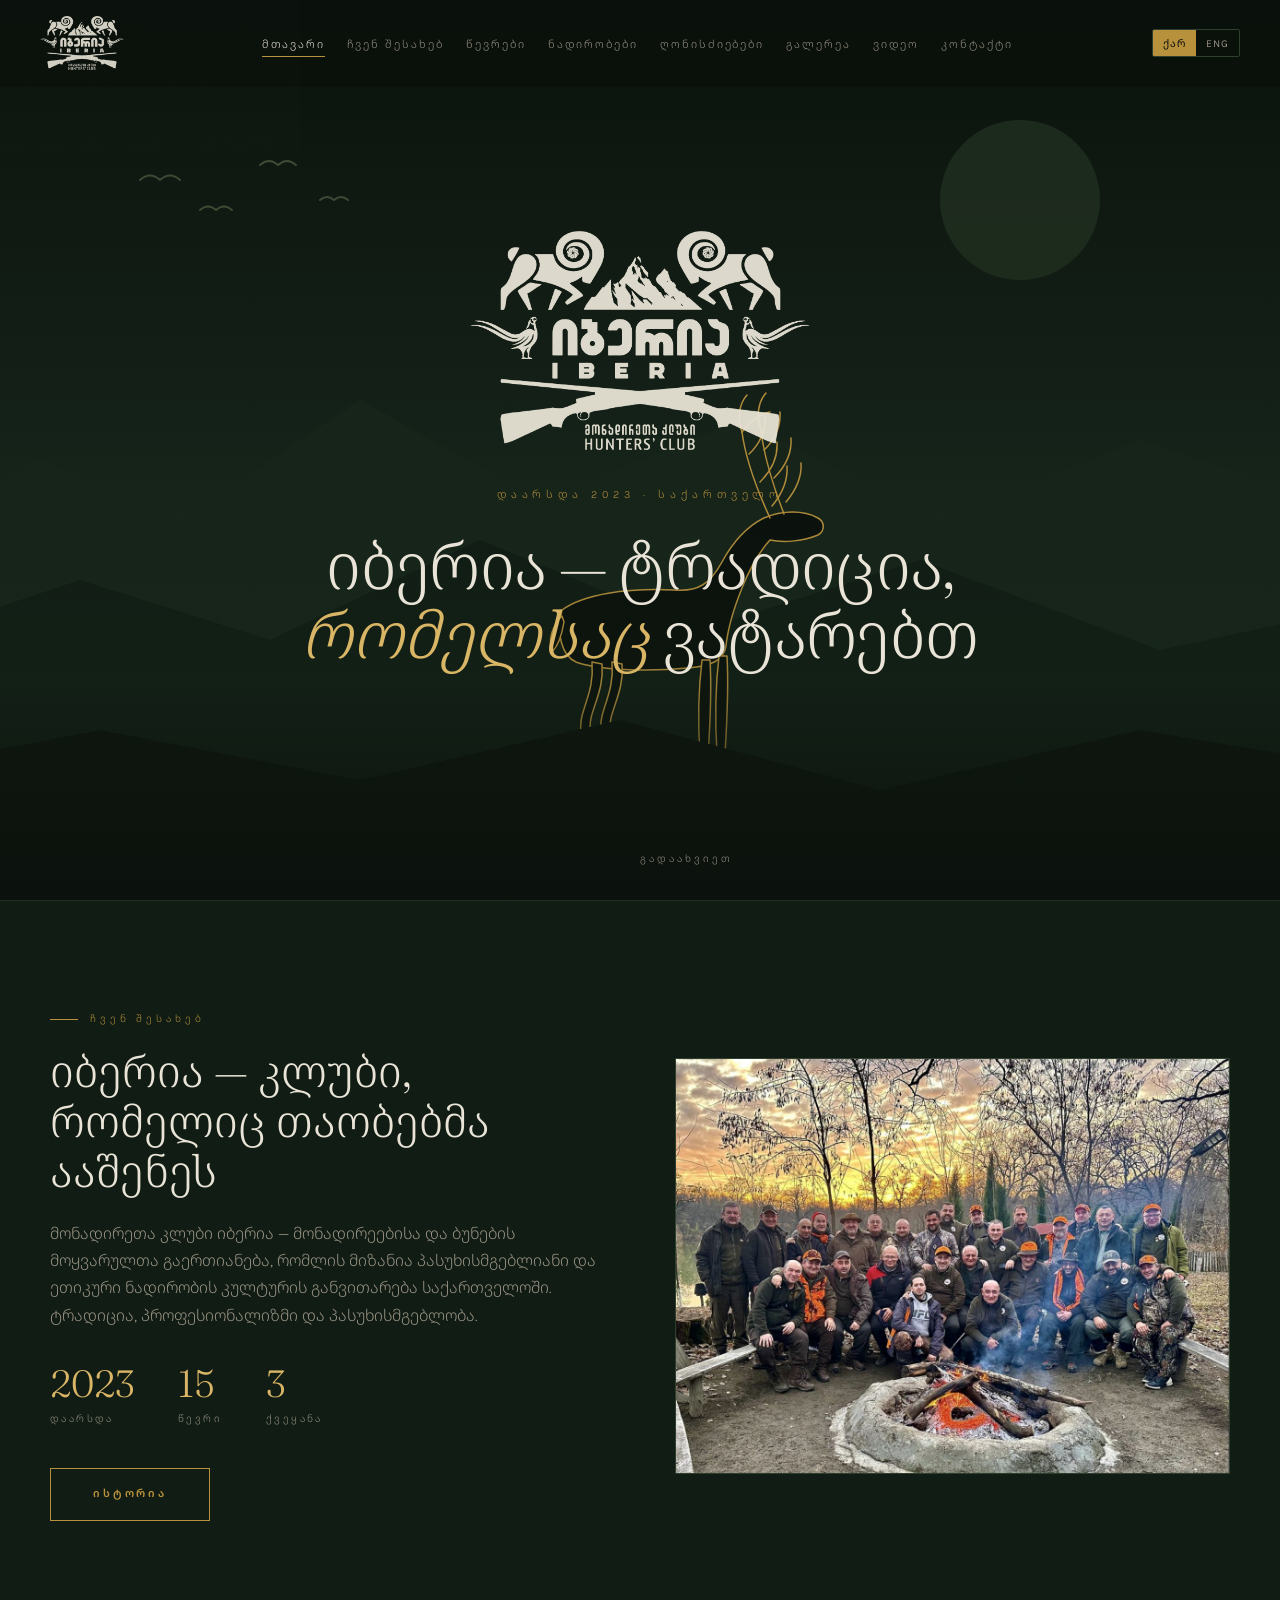
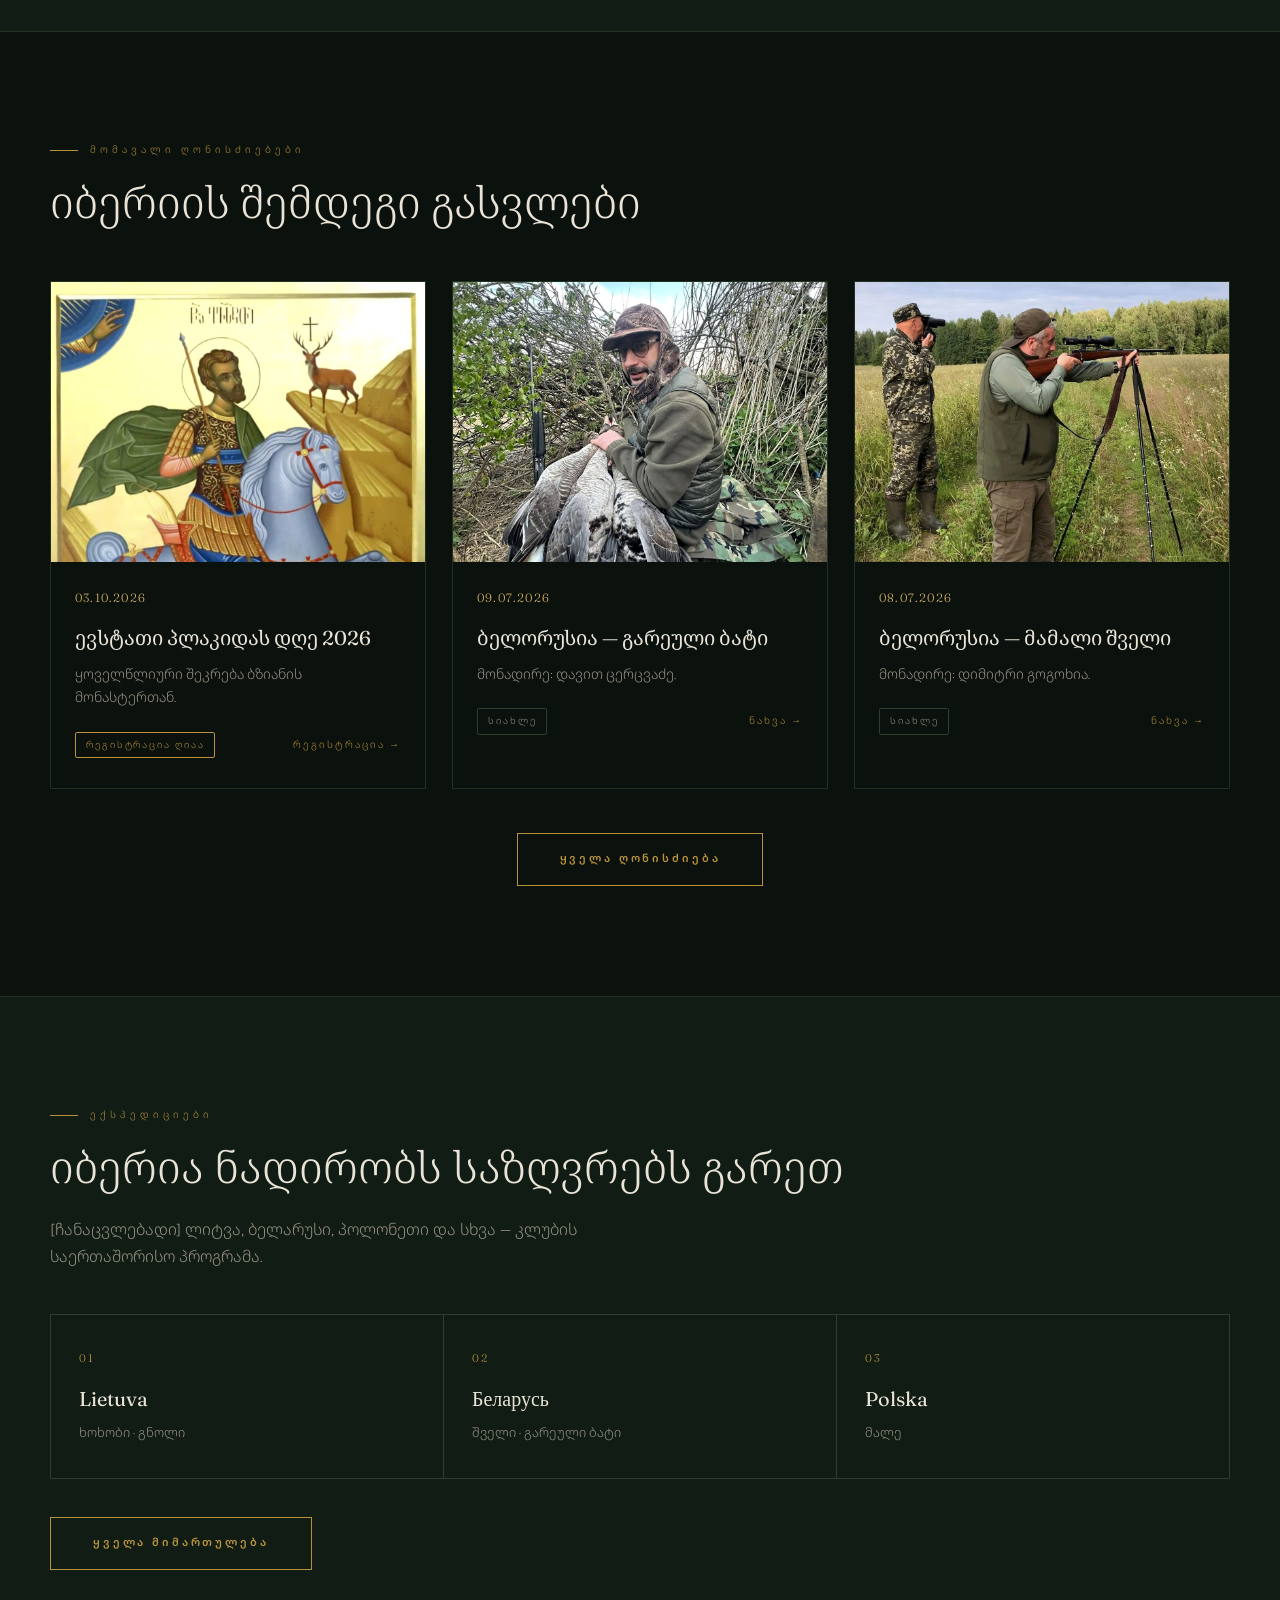
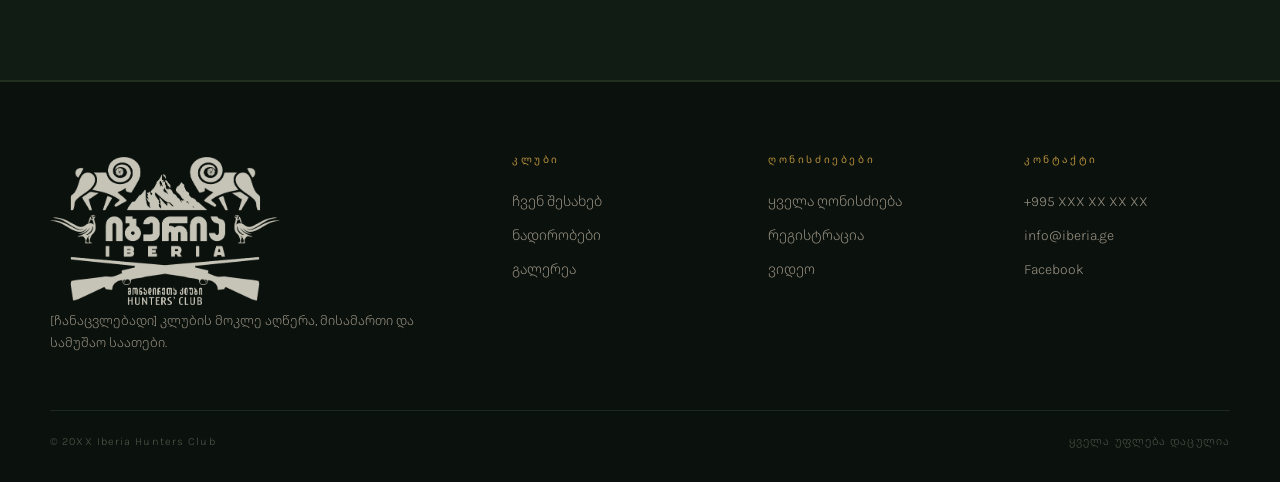
==== commit d0b50edf: "Write the club name without quotation marks throughout the site Removes „…" around იბერია in all 18 " ====
--- a/index.html
+++ b/index.html
@@ -2,16 +2,16 @@
 <html lang="ka">
 <head>
 <meta charset="utf-8">
-<meta name="description" content="მონადირეთა კლუბი „იბერია" — ნადირობა საქართველოსა და ევროპაში: ლიტვა, ბელორუსია, პოლონეთი. ექსპედიციები, ღონისძიებები, წევრობა. Georgian hunters’ club Iberia.">
+<meta name="description" content="მონადირეთა კლუბი იბერია — ნადირობა საქართველოსა და ევროპაში: ლიტვა, ბელორუსია, პოლონეთი. ექსპედიციები, ღონისძიებები, წევრობა. Georgian hunters’ club Iberia.">
 <link rel="canonical" href="https://iberia.org.ge/">
-<meta property="og:title" content="მონადირეთა კლუბი „იბერია" — IBERIA Hunters’ Club">
-<meta property="og:description" content="მონადირეთა კლუბი „იბერია" — ნადირობა საქართველოსა და ევროპაში: ლიტვა, ბელორუსია, პოლონეთი. ექსპედიციები, ღონისძიებები, წევრობა. Georgian hunters’ club Iberia.">
+<meta property="og:title" content="მონადირეთა კლუბი იბერია — IBERIA Hunters’ Club">
+<meta property="og:description" content="მონადირეთა კლუბი იბერია — ნადირობა საქართველოსა და ევროპაში: ლიტვა, ბელორუსია, პოლონეთი. ექსპედიციები, ღონისძიებები, წევრობა. Georgian hunters’ club Iberia.">
 <meta property="og:url" content="https://iberia.org.ge/">
 <meta property="og:type" content="website">
 <meta property="og:image" content="https://iberia.org.ge/assets/logo-bone.png">
 <meta name="twitter:card" content="summary_large_image">
 <meta name="viewport" content="width=device-width, initial-scale=1">
-<title>მონადირეთა კლუბი „იბერია" — IBERIA Hunters’ Club</title>
+<title>მონადირეთა კლუბი იბერია — IBERIA Hunters’ Club</title>
 <link rel="preconnect" href="https://fonts.googleapis.com">
 <link rel="preconnect" href="https://fonts.gstatic.com" crossorigin>
 <link href="https://fonts.googleapis.com/css2?family=Fraunces:opsz,ital,wght@9..144,0,300;9..144,0,400;9..144,1,300&family=Karla:wght@300;400;500;600&family=Noto+Serif+Georgian:wght@300;400&family=Noto+Sans+Georgian:wght@300;400;500&display=swap" rel="stylesheet">
@@ -121,7 +121,7 @@
 <div>
 <div class="tag" data-ka lang="ka">ჩვენ შესახებ</div><div class="tag" data-en lang="en">About</div>
 <h2 data-ka lang="ka">იბერია — კლუბი,<br>რომელიც თაობებმა ააშენეს</h2><h2 data-en lang="en">Iberia — a club built<br>by generations</h2>
-<p data-ka lang="ka">მონადირეთა კლუბი „იბერია" — მონადირეებისა და ბუნების მოყვარულთა გაერთიანება, რომლის მიზანია პასუხისმგებლიანი და ეთიკური ნადირობის კულტურის განვითარება საქართველოში. ტრადიცია, პროფესიონალიზმი და პასუხისმგებლობა.</p>
+<p data-ka lang="ka">მონადირეთა კლუბი იბერია — მონადირეებისა და ბუნების მოყვარულთა გაერთიანება, რომლის მიზანია პასუხისმგებლიანი და ეთიკური ნადირობის კულტურის განვითარება საქართველოში. ტრადიცია, პროფესიონალიზმი და პასუხისმგებლობა.</p>
 <p data-en lang="en">[Placeholder] Short intro to the club's story. Full text lives on the About page.</p>
 <div class="stat-row">
 <div><b style="display:block;font-family:var(--display);font-size:38px;font-weight:300;color:var(--brass-lt);line-height:1">2023</b><span style="font-size:10px;letter-spacing:.24em;text-transform:uppercase;color:var(--bone-dim)" data-ka lang="ka">დაარსდა</span><span style="font-size:10px;letter-spacing:.24em;text-transform:uppercase;color:var(--bone-dim)" data-en lang="en">Founded</span></div>
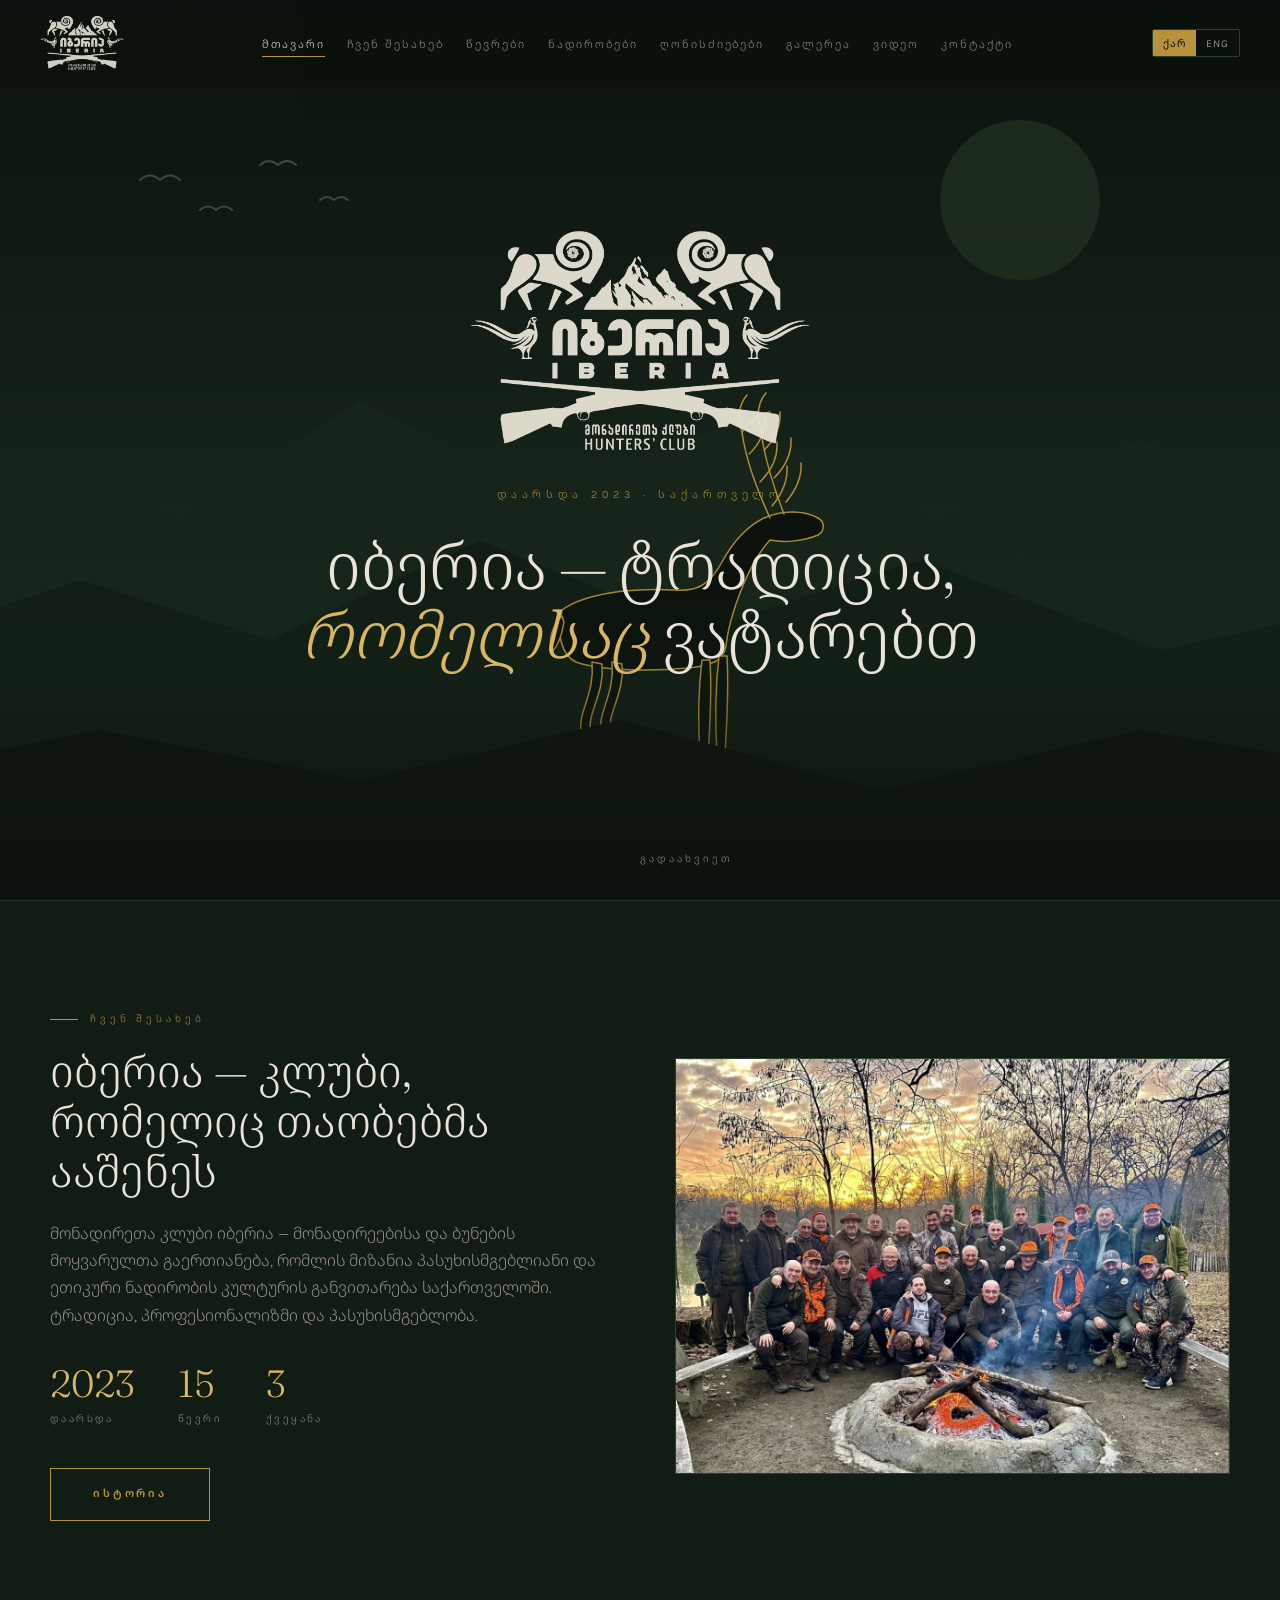
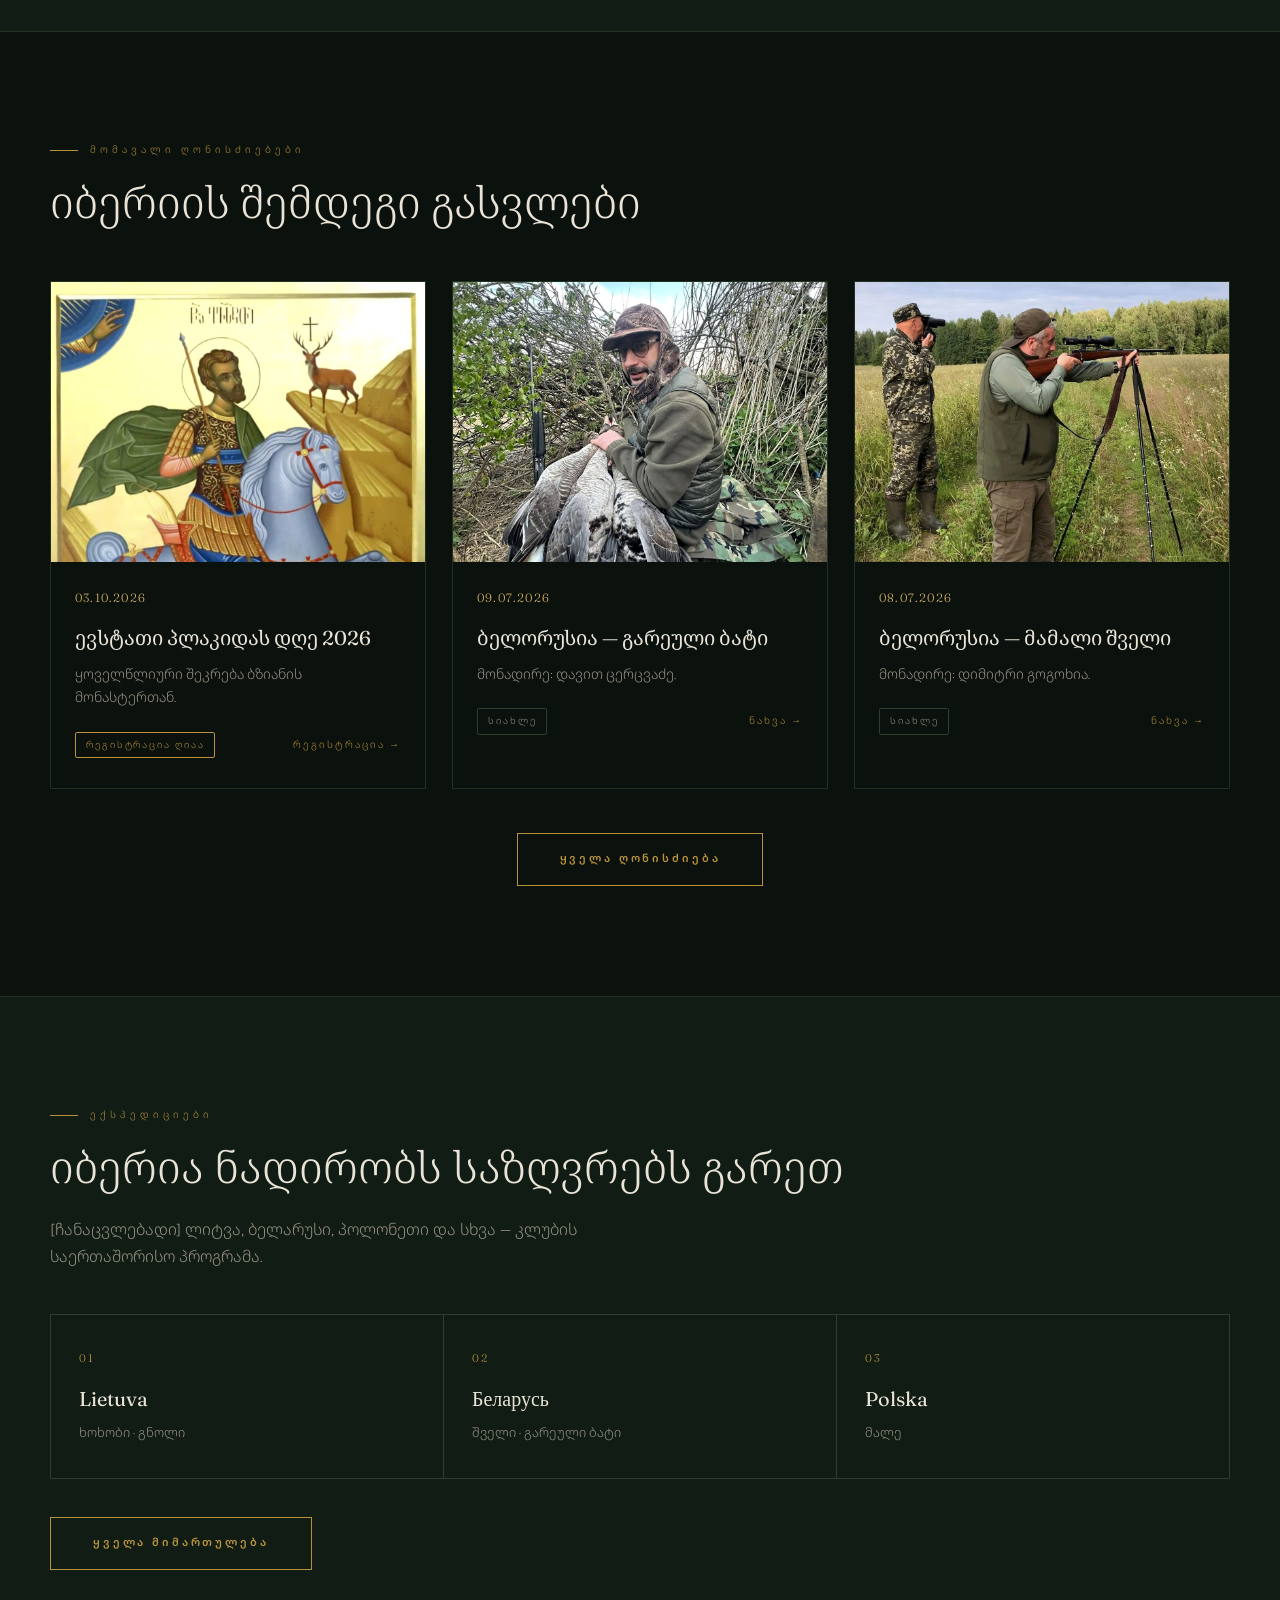
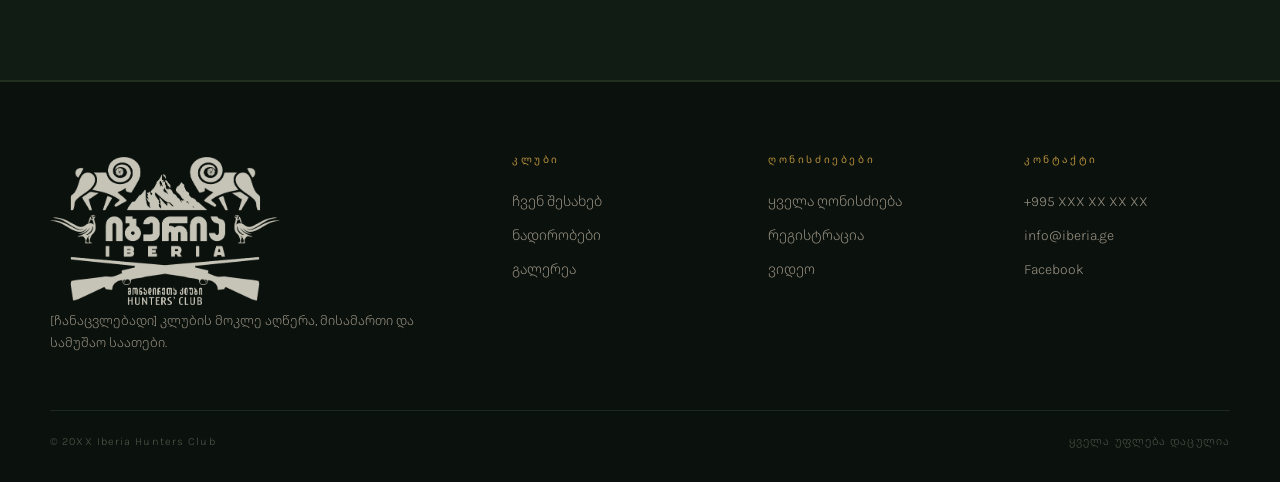
==== commit 5698bdc6: "Harden the form handling and fix the bilingual registration UI handler.php - Escape CSV cells openin" ====
--- a/index.html
+++ b/index.html
@@ -231,5 +231,5 @@
 </div>
 <div class="wrap copy"><span>© 20XX Iberia Hunters Club</span><span data-ka lang="ka">ყველა უფლება დაცულია</span><span data-en lang="en">All rights reserved</span></div>
 </footer>
-<script src="assets/app.js?v=21"></script>
+<script src="assets/app.js?v=22"></script>
 </body></html>
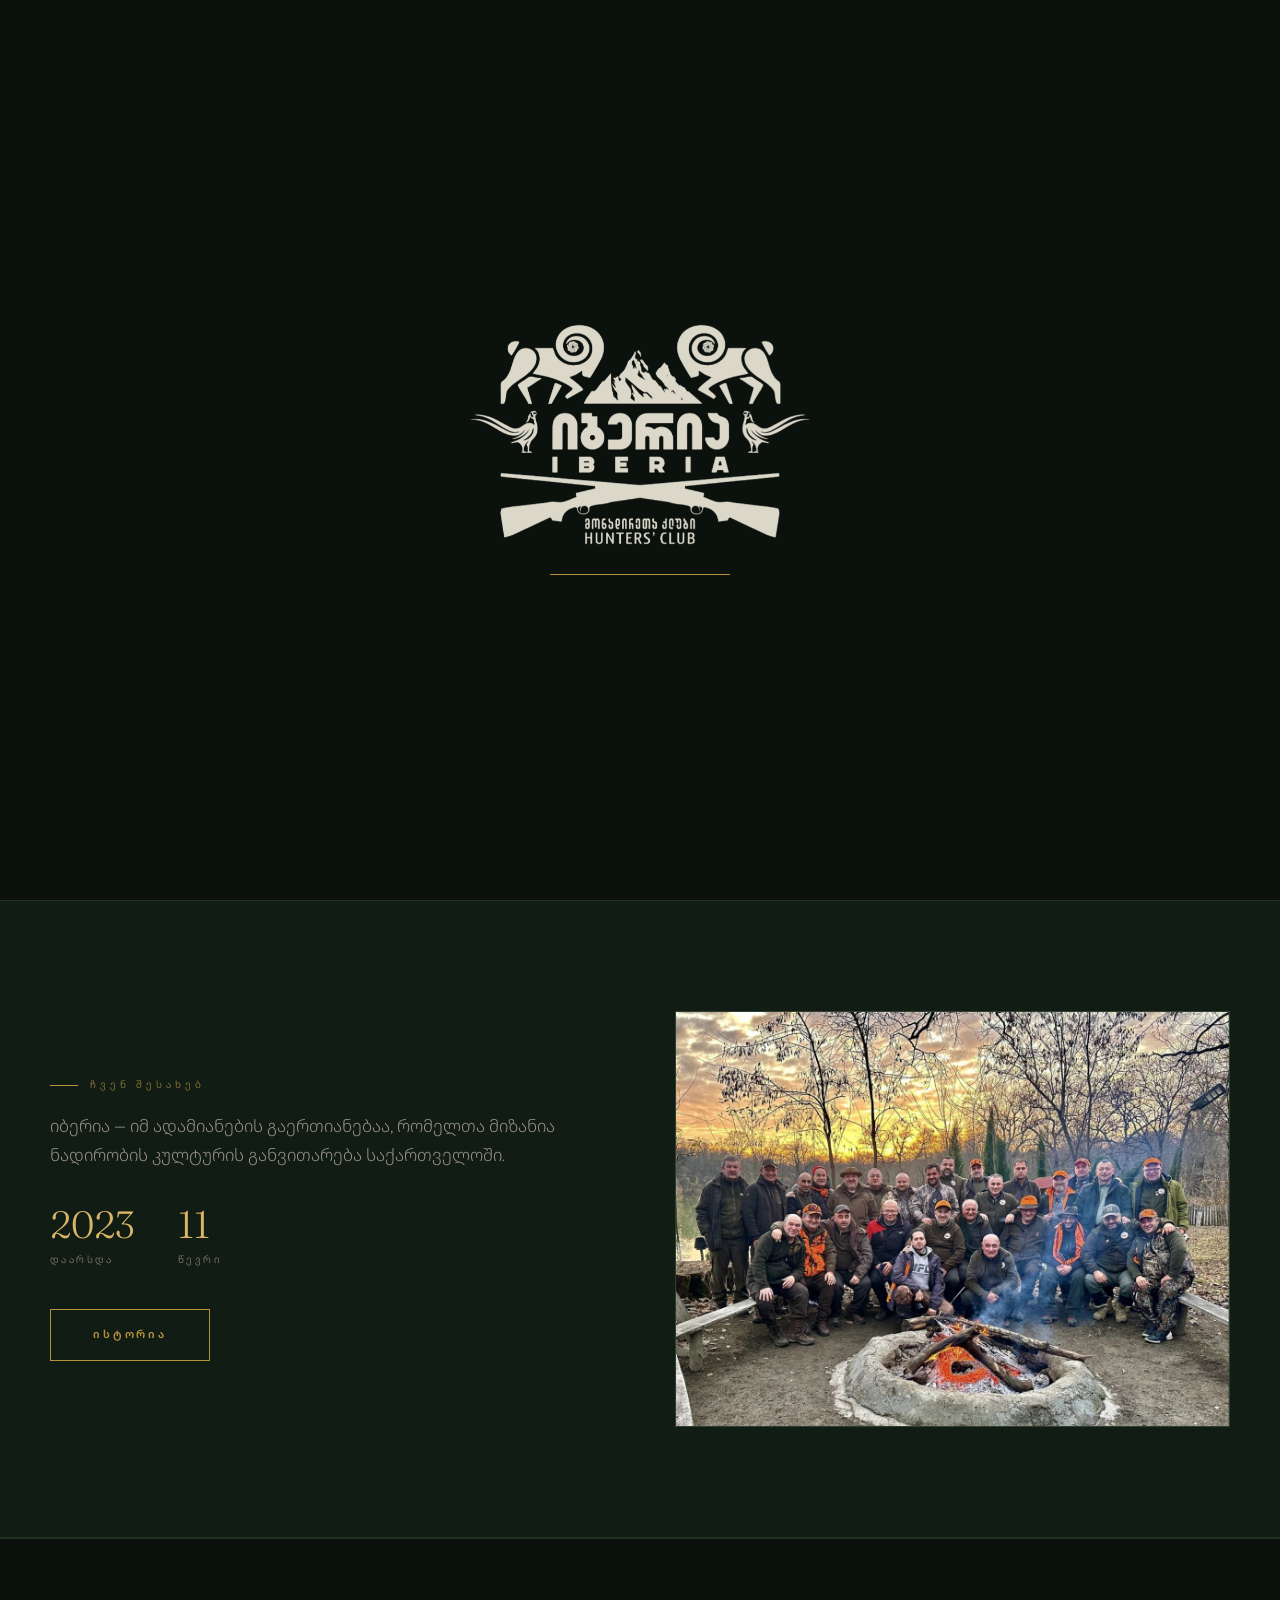
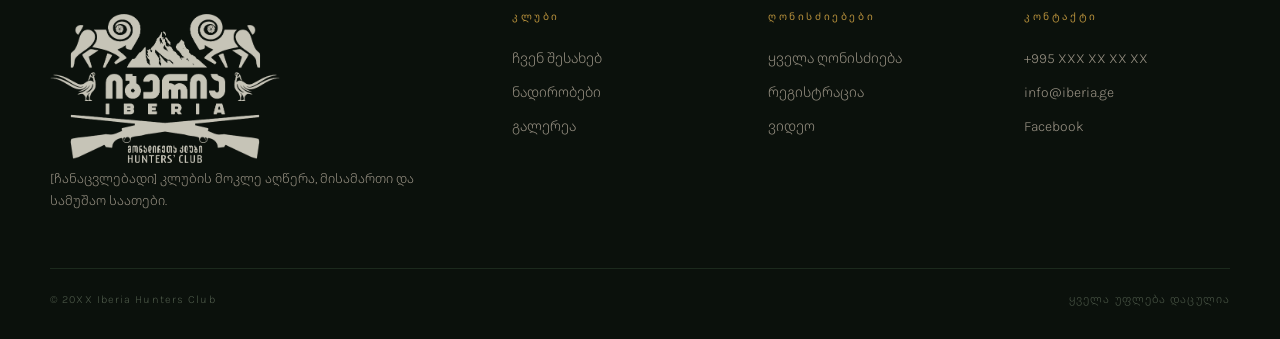
==== commit 01863cf5: "Rework site copy and merge the videos page into the gallery Replace the placeholder and long-form co" ====
--- a/index.html
+++ b/index.html
@@ -1,235 +1,501 @@
-<!DOCTYPE html>
+<!doctype html>
 <html lang="ka">
-<head>
-<meta charset="utf-8">
-<meta name="description" content="მონადირეთა კლუბი იბერია — ნადირობა საქართველოსა და ევროპაში: ლიტვა, ბელორუსია, პოლონეთი. ექსპედიციები, ღონისძიებები, წევრობა. Georgian hunters’ club Iberia.">
-<link rel="canonical" href="https://iberia.org.ge/">
-<meta property="og:title" content="მონადირეთა კლუბი იბერია — IBERIA Hunters’ Club">
-<meta property="og:description" content="მონადირეთა კლუბი იბერია — ნადირობა საქართველოსა და ევროპაში: ლიტვა, ბელორუსია, პოლონეთი. ექსპედიციები, ღონისძიებები, წევრობა. Georgian hunters’ club Iberia.">
-<meta property="og:url" content="https://iberia.org.ge/">
-<meta property="og:type" content="website">
-<meta property="og:image" content="https://iberia.org.ge/assets/logo-bone.png">
-<meta name="twitter:card" content="summary_large_image">
-<meta name="viewport" content="width=device-width, initial-scale=1">
-<title>მონადირეთა კლუბი იბერია — IBERIA Hunters’ Club</title>
-<link rel="preconnect" href="https://fonts.googleapis.com">
-<link rel="preconnect" href="https://fonts.gstatic.com" crossorigin>
-<link href="https://fonts.googleapis.com/css2?family=Fraunces:opsz,ital,wght@9..144,0,300;9..144,0,400;9..144,1,300&family=Karla:wght@300;400;500;600&family=Noto+Serif+Georgian:wght@300;400&family=Noto+Sans+Georgian:wght@300;400;500&display=swap" rel="stylesheet">
-<link rel="icon" type="image/png" href="assets/favicon.png?v=2">
-<link rel="apple-touch-icon" href="assets/favicon.png?v=2">
-<link rel="stylesheet" href="assets/style.css?v=20">
-<script type="application/ld+json">
-{
-  "@context": "https://schema.org",
-  "@type": "SportsClub",
-  "name": "მონადირეთა კლუბი იბერია — IBERIA Hunters' Club",
-  "alternateName": "Iberia Hunters Club",
-  "url": "https://iberia.org.ge",
-  "logo": "https://iberia.org.ge/assets/logo-bone.png",
-  "sport": "Hunting",
-  "areaServed": "Georgia",
-  "sameAs": ["https://www.facebook.com/"]
-}
-</script>
-</head>
-<body>
-<svg class="grain"><filter id="g"><feTurbulence type="fractalNoise" baseFrequency="0.85" numOctaves="4"/></filter><rect width="100%" height="100%" filter="url(#g)"/></svg>
-<svg id="reticle" viewBox="0 0 46 46" fill="none">
-<circle cx="23" cy="23" r="16" stroke="#b8913c" stroke-width="1" opacity=".85"/>
-<circle cx="23" cy="23" r="1.5" fill="#b8913c"/>
-<path d="M23 0v13M23 33v13M0 23h13M33 23h13" stroke="#b8913c" stroke-width="1" opacity=".85"/></svg>
+  <head>
+    <meta charset="utf-8" />
+    <meta
+      name="description"
+      content="მონადირეთა კლუბი იბერია — ნადირობა საქართველოსა და ევროპაში: ლიტვა, ბელორუსია, პოლონეთი. ექსპედიციები, ღონისძიებები, წევრობა. Georgian hunters’ club Iberia."
+    />
+    <link rel="canonical" href="https://iberia.org.ge/" />
+    <meta
+      property="og:title"
+      content="მონადირეთა კლუბი იბერია — IBERIA Hunters’ Club"
+    />
+    <meta
+      property="og:description"
+      content="მონადირეთა კლუბი იბერია — ნადირობა საქართველოსა და ევროპაში: ლიტვა, ბელორუსია, პოლონეთი. ექსპედიციები, ღონისძიებები, წევრობა. Georgian hunters’ club Iberia."
+    />
+    <meta property="og:url" content="https://iberia.org.ge/" />
+    <meta property="og:type" content="website" />
+    <meta
+      property="og:image"
+      content="https://iberia.org.ge/assets/logo-bone.png"
+    />
+    <meta name="twitter:card" content="summary_large_image" />
+    <meta name="viewport" content="width=device-width, initial-scale=1" />
+    <title>მონადირეთა კლუბი იბერია — IBERIA Hunters’ Club</title>
+    <link rel="preconnect" href="https://fonts.googleapis.com" />
+    <link rel="preconnect" href="https://fonts.gstatic.com" crossorigin />
+    <link
+      href="https://fonts.googleapis.com/css2?family=Fraunces:opsz,ital,wght@9..144,0,300;9..144,0,400;9..144,1,300&family=Karla:wght@300;400;500;600&family=Noto+Serif+Georgian:wght@300;400&family=Noto+Sans+Georgian:wght@300;400;500&display=swap"
+      rel="stylesheet"
+    />
+    <link rel="icon" type="image/png" href="assets/favicon.png?v=2" />
+    <link rel="apple-touch-icon" href="assets/favicon.png?v=2" />
+    <link rel="stylesheet" href="assets/style.css?v=20" />
+    <script type="application/ld+json">
+      {
+        "@context": "https://schema.org",
+        "@type": "SportsClub",
+        "name": "მონადირეთა კლუბი იბერია — IBERIA Hunters' Club",
+        "alternateName": "Iberia Hunters Club",
+        "url": "https://iberia.org.ge",
+        "logo": "https://iberia.org.ge/assets/logo-bone.png",
+        "sport": "Hunting",
+        "areaServed": "Georgia",
+        "sameAs": ["https://www.facebook.com/"]
+      }
+    </script>
+  </head>
+  <body>
+    <svg class="grain">
+      <filter id="g">
+        <feTurbulence type="fractalNoise" baseFrequency="0.85" numOctaves="4" />
+      </filter>
+      <rect width="100%" height="100%" filter="url(#g)" />
+    </svg>
+    <svg id="reticle" viewBox="0 0 46 46" fill="none">
+      <circle
+        cx="23"
+        cy="23"
+        r="16"
+        stroke="#b8913c"
+        stroke-width="1"
+        opacity=".85"
+      />
+      <circle cx="23" cy="23" r="1.5" fill="#b8913c" />
+      <path
+        d="M23 0v13M23 33v13M0 23h13M33 23h13"
+        stroke="#b8913c"
+        stroke-width="1"
+        opacity=".85"
+      />
+    </svg>
 
-<div id="loader">
-<div style="text-align:center">
-<img class="logo-load" src="assets/logo-bone.png" alt="Iberia — Hunters' Club">
-<div class="bar"><i></i></div>
-</div></div>
+    <div id="loader">
+      <div style="text-align: center">
+        <img
+          class="logo-load"
+          src="assets/logo-bone.png"
+          alt="Iberia — Hunters' Club"
+        />
+        <div class="bar"><i></i></div>
+      </div>
+    </div>
 
-<nav id="nav">
-<a class="logo" href="index.html"><img class="crest-img" src="assets/logo-bone.png" alt="Iberia — Hunters' Club"></a>
-<ul class="links" id="links">
-<li><a href="index.html" data-ka lang="ka">მთავარი</a><a href="index.html" data-en lang="en">Home</a></li>
-<li><a href="about.html" data-ka lang="ka">ჩვენ შესახებ</a><a href="about.html" data-en lang="en">About</a></li>
-<li><a href="members.html" data-ka lang="ka">წევრები</a><a href="members.html" data-en lang="en">Members</a></li>
-<li><a href="expeditions.html" data-ka lang="ka">ნადირობები</a><a href="expeditions.html" data-en lang="en">Expeditions</a></li>
-<li><a href="events.html" data-ka lang="ka">ღონისძიებები</a><a href="events.html" data-en lang="en">Events</a></li>
-<li><a href="gallery.html" data-ka lang="ka">გალერეა</a><a href="gallery.html" data-en lang="en">Gallery</a></li>
-<li><a href="videos.html" data-ka lang="ka">ვიდეო</a><a href="videos.html" data-en lang="en">Videos</a></li>
-<li><a href="contact.html" data-ka lang="ka">კონტაქტი</a><a href="contact.html" data-en lang="en">Contact</a></li>
-</ul>
-<div class="nav-right">
-<div class="lang"><button id="b-ka" class="on" onclick="setLang('ka')">ქარ</button><button id="b-en" onclick="setLang('en')">ENG</button></div>
-<button class="burger" id="burger" aria-label="Menu"><span></span><span></span><span></span></button>
-</div>
-</nav>
-<section id="hero" style="height:100vh;min-height:640px;padding:0;overflow:hidden">
-<div style="position:absolute;inset:0">
-<svg viewBox="0 0 1600 900" preserveAspectRatio="xMidYMax slice" style="position:absolute;bottom:0;left:50%;transform:translateX(-50%);width:1600px;max-width:none;height:100%">
-<defs><linearGradient id="sky" x1="0" y1="0" x2="0" y2="1">
-<stop offset="0%" stop-color="#0b110c"/><stop offset="55%" stop-color="#16241a"/><stop offset="100%" stop-color="#22331f"/></linearGradient>
-<linearGradient id="fogg" x1="0" y1="0" x2="0" y2="1">
-<stop offset="0%" stop-color="#1d2f21" stop-opacity="0"/>
-<stop offset="55%" stop-color="#1d2f21" stop-opacity=".18"/>
-<stop offset="100%" stop-color="#1d2f21" stop-opacity=".34"/></linearGradient></defs>
-<rect width="1600" height="900" fill="url(#sky)"/>
-<circle cx="1180" cy="200" r="80" fill="#1e2d1e" opacity=".9"/>
-<g id="birds" stroke="#3c4a36" stroke-width="2" fill="none" stroke-linecap="round">
-<path d="M300 180q10-9 20 0q10-9 20 0"/><path d="M360 210q8-7 16 0q8-7 16 0"/>
-<path d="M420 165q9-8 18 0q9-8 18 0"/><path d="M480 200q7-6 14 0q7-6 14 0"/></g>
-<path id="r3" d="M0 560 L200 460 L340 520 L520 400 L700 500 L900 420 L1100 520 L1300 440 L1600 540 L1600 900 L0 900Z" fill="#16241a"/>
-<path id="r2" d="M0 660 L240 580 L430 640 L640 540 L860 630 L1080 560 L1320 650 L1600 590 L1600 900 L0 900Z" fill="#111d14"/>
-<g id="stag" opacity=".95">
-<g fill="#0b110c" stroke="#b8913c" stroke-width="1.5" stroke-linejoin="round">
-<path d="M722 610 C744 594 786 588 834 590 C858 592 870 584 882 562
+    <nav id="nav">
+      <a class="logo" href="index.html"
+        ><img
+          class="crest-img"
+          src="assets/logo-bone.png"
+          alt="Iberia — Hunters' Club"
+      /></a>
+      <ul class="links" id="links">
+        <li>
+          <a href="index.html" data-ka lang="ka">მთავარი</a
+          ><a href="index.html" data-en lang="en">Home</a>
+        </li>
+        <li>
+          <a href="about.html" data-ka lang="ka">ჩვენ შესახებ</a
+          ><a href="about.html" data-en lang="en">About</a>
+        </li>
+        <li>
+          <a href="members.html" data-ka lang="ka">წევრები</a
+          ><a href="members.html" data-en lang="en">Members</a>
+        </li>
+        <li>
+          <a href="expeditions.html" data-ka lang="ka">ნადირობები</a
+          ><a href="expeditions.html" data-en lang="en">Expeditions</a>
+        </li>
+        <li>
+          <a href="events.html" data-ka lang="ka">ღონისძიებები</a
+          ><a href="events.html" data-en lang="en">Events</a>
+        </li>
+        <li>
+          <a href="gallery.html" data-ka lang="ka">გალერეა</a
+          ><a href="gallery.html" data-en lang="en">Gallery</a>
+        </li>
+        <li>
+          <a href="contact.html" data-ka lang="ka">კონტაქტი</a
+          ><a href="contact.html" data-en lang="en">Contact</a>
+        </li>
+      </ul>
+      <div class="nav-right">
+        <div class="lang">
+          <button id="b-ka" class="on" onclick="setLang('ka')">ქარ</button
+          ><button id="b-en" onclick="setLang('en')">ENG</button>
+        </div>
+        <button class="burger" id="burger" aria-label="Menu">
+          <span></span><span></span><span></span>
+        </button>
+      </div>
+    </nav>
+    <section
+      id="hero"
+      style="height: 100vh; min-height: 640px; padding: 0; overflow: hidden"
+    >
+      <div style="position: absolute; inset: 0">
+        <svg
+          viewBox="0 0 1600 900"
+          preserveAspectRatio="xMidYMax slice"
+          style="
+            position: absolute;
+            bottom: 0;
+            left: 50%;
+            transform: translateX(-50%);
+            width: 1600px;
+            max-width: none;
+            height: 100%;
+          "
+        >
+          <defs>
+            <linearGradient id="sky" x1="0" y1="0" x2="0" y2="1">
+              <stop offset="0%" stop-color="#0b110c" />
+              <stop offset="55%" stop-color="#16241a" />
+              <stop offset="100%" stop-color="#22331f" />
+            </linearGradient>
+            <linearGradient id="fogg" x1="0" y1="0" x2="0" y2="1">
+              <stop offset="0%" stop-color="#1d2f21" stop-opacity="0" />
+              <stop offset="55%" stop-color="#1d2f21" stop-opacity=".18" />
+              <stop offset="100%" stop-color="#1d2f21" stop-opacity=".34" />
+            </linearGradient>
+          </defs>
+          <rect width="1600" height="900" fill="url(#sky)" />
+          <circle cx="1180" cy="200" r="80" fill="#1e2d1e" opacity=".9" />
+          <g
+            id="birds"
+            stroke="#3c4a36"
+            stroke-width="2"
+            fill="none"
+            stroke-linecap="round"
+          >
+            <path d="M300 180q10-9 20 0q10-9 20 0" />
+            <path d="M360 210q8-7 16 0q8-7 16 0" />
+            <path d="M420 165q9-8 18 0q9-8 18 0" />
+            <path d="M480 200q7-6 14 0q7-6 14 0" />
+          </g>
+          <path
+            id="r3"
+            d="M0 560 L200 460 L340 520 L520 400 L700 500 L900 420 L1100 520 L1300 440 L1600 540 L1600 900 L0 900Z"
+            fill="#16241a"
+          />
+          <path
+            id="r2"
+            d="M0 660 L240 580 L430 640 L640 540 L860 630 L1080 560 L1320 650 L1600 590 L1600 900 L0 900Z"
+            fill="#111d14"
+          />
+          <g id="stag" opacity=".95">
+            <g
+              fill="#0b110c"
+              stroke="#b8913c"
+              stroke-width="1.5"
+              stroke-linejoin="round"
+            >
+              <path
+                d="M722 610 C744 594 786 588 834 590 C858 592 870 584 882 562
 C894 540 908 526 924 518 C942 510 964 510 978 518 C985 522 985 531 978 535
 C964 541 944 543 930 540 C920 551 910 568 902 588 C894 608 888 626 886 646
-C884 660 872 666 848 668 C806 672 758 670 736 662 C722 656 716 634 722 610 Z"/>
-<path d="M862 660 C858 692 858 726 860 756 L868 756 C870 726 872 692 870 660 Z"/>
-<path d="M879 656 C875 690 875 722 877 754 L885 754 C887 722 889 690 887 656 Z"/>
-<path d="M752 662 C754 686 746 700 742 716 C738 732 744 746 748 756 L757 756 C753 744 748 732 751 718 C755 702 764 686 762 664 Z"/>
-<path d="M772 662 C774 686 766 700 762 716 C758 732 764 746 768 756 L777 756 C773 744 768 732 771 718 C775 702 784 686 782 664 Z"/>
-<path d="M722 616 C712 626 708 640 712 652 C718 646 722 634 724 622 Z"/>
-</g>
-<g stroke="#b8913c" stroke-width="1.5" fill="none" stroke-linecap="round">
-<path d="M930 518 C918 492 906 462 902 432"/>
-<path d="M932 506 C942 494 948 480 947 466"/>
-<path d="M920 482 C932 470 938 456 937 442"/>
-<path d="M909 454 C920 444 926 430 925 416"/>
-<path d="M902 432 C897 418 899 404 907 395"/>
-<path d="M902 432 C910 421 920 414 930 412"/>
-<path d="M944 514 C934 488 924 458 921 430"/>
-<path d="M946 502 C956 490 962 477 961 463"/>
-<path d="M934 478 C946 466 952 452 951 438"/>
-<path d="M924 450 C935 440 941 426 940 412"/>
-<path d="M921 430 C916 416 918 402 926 393"/>
-</g></g>
-<path id="r1" d="M0 780 L260 730 L520 780 L780 720 L1040 790 L1300 730 L1600 780 L1600 900 L0 900Z" fill="#0b110c"/>
-<rect id="fog" x="0" y="500" width="1600" height="400" fill="url(#fogg)"/>
-</svg></div>
-<div style="position:absolute;bottom:0;left:0;right:0;height:220px;background:linear-gradient(transparent,#0b110c);z-index:10;pointer-events:none"></div>
-<div class="hero-copy">
-<img class="hero-crest" src="assets/logo-bone.png" alt="იბერია — მონადირეთა კლუბი">
-<div class="eyebrow" data-ka lang="ka">დაარსდა 2023 · საქართველო</div>
-<div class="eyebrow" data-en lang="en">Est. 2023 · Georgia</div>
-<h1 data-ka lang="ka">იბერია — ტრადიცია,<br><em>რომელსაც</em> ვატარებთ</h1>
-<h1 data-en lang="en">Iberia — a tradition<br>we <em>carry</em></h1>
-</div>
-<div class="scroll-hint"><span data-ka lang="ka">გადაახვიეთ</span><span data-en lang="en">Scroll</span></div>
-</section>
+C884 660 872 666 848 668 C806 672 758 670 736 662 C722 656 716 634 722 610 Z"
+              />
+              <path
+                d="M862 660 C858 692 858 726 860 756 L868 756 C870 726 872 692 870 660 Z"
+              />
+              <path
+                d="M879 656 C875 690 875 722 877 754 L885 754 C887 722 889 690 887 656 Z"
+              />
+              <path
+                d="M752 662 C754 686 746 700 742 716 C738 732 744 746 748 756 L757 756 C753 744 748 732 751 718 C755 702 764 686 762 664 Z"
+              />
+              <path
+                d="M772 662 C774 686 766 700 762 716 C758 732 764 746 768 756 L777 756 C773 744 768 732 771 718 C775 702 784 686 782 664 Z"
+              />
+              <path
+                d="M722 616 C712 626 708 640 712 652 C718 646 722 634 724 622 Z"
+              />
+            </g>
+            <g
+              stroke="#b8913c"
+              stroke-width="1.5"
+              fill="none"
+              stroke-linecap="round"
+            >
+              <path d="M930 518 C918 492 906 462 902 432" />
+              <path d="M932 506 C942 494 948 480 947 466" />
+              <path d="M920 482 C932 470 938 456 937 442" />
+              <path d="M909 454 C920 444 926 430 925 416" />
+              <path d="M902 432 C897 418 899 404 907 395" />
+              <path d="M902 432 C910 421 920 414 930 412" />
+              <path d="M944 514 C934 488 924 458 921 430" />
+              <path d="M946 502 C956 490 962 477 961 463" />
+              <path d="M934 478 C946 466 952 452 951 438" />
+              <path d="M924 450 C935 440 941 426 940 412" />
+              <path d="M921 430 C916 416 918 402 926 393" />
+            </g>
+          </g>
+          <path
+            id="r1"
+            d="M0 780 L260 730 L520 780 L780 720 L1040 790 L1300 730 L1600 780 L1600 900 L0 900Z"
+            fill="#0b110c"
+          />
+          <rect
+            id="fog"
+            x="0"
+            y="500"
+            width="1600"
+            height="400"
+            fill="url(#fogg)"
+          />
+        </svg>
+      </div>
+      <div
+        style="
+          position: absolute;
+          bottom: 0;
+          left: 0;
+          right: 0;
+          height: 220px;
+          background: linear-gradient(transparent, #0b110c);
+          z-index: 10;
+          pointer-events: none;
+        "
+      ></div>
+      <div class="hero-copy">
+        <img
+          class="hero-crest"
+          src="assets/logo-bone.png"
+          alt="იბერია — მონადირეთა კლუბი"
+        />
+        <div class="eyebrow" data-ka lang="ka">დაარსდა 2023 · საქართველო</div>
+        <div class="eyebrow" data-en lang="en">Est. 2023 · Georgia</div>
+        <h1 data-ka lang="ka">მონადირეთა კლუბი<br /><em>იბერია</em></h1>
+        <h1 data-en lang="en">Iberia Hunters’<br /><em>Club</em></h1>
+      </div>
+      <div class="scroll-hint">
+        <span data-ka lang="ka">გადაახვიეთ</span
+        ><span data-en lang="en">Scroll</span>
+      </div>
+    </section>
 
-<section class="alt"><div class="wrap reveal g2 v-center">
-<div>
-<div class="tag" data-ka lang="ka">ჩვენ შესახებ</div><div class="tag" data-en lang="en">About</div>
-<h2 data-ka lang="ka">იბერია — კლუბი,<br>რომელიც თაობებმა ააშენეს</h2><h2 data-en lang="en">Iberia — a club built<br>by generations</h2>
-<p data-ka lang="ka">მონადირეთა კლუბი იბერია — მონადირეებისა და ბუნების მოყვარულთა გაერთიანება, რომლის მიზანია პასუხისმგებლიანი და ეთიკური ნადირობის კულტურის განვითარება საქართველოში. ტრადიცია, პროფესიონალიზმი და პასუხისმგებლობა.</p>
-<p data-en lang="en">[Placeholder] Short intro to the club's story. Full text lives on the About page.</p>
-<div class="stat-row">
-<div><b style="display:block;font-family:var(--display);font-size:38px;font-weight:300;color:var(--brass-lt);line-height:1">2023</b><span style="font-size:10px;letter-spacing:.24em;text-transform:uppercase;color:var(--bone-dim)" data-ka lang="ka">დაარსდა</span><span style="font-size:10px;letter-spacing:.24em;text-transform:uppercase;color:var(--bone-dim)" data-en lang="en">Founded</span></div>
-<div><b style="display:block;font-family:var(--display);font-size:38px;font-weight:300;color:var(--brass-lt);line-height:1">15</b><span style="font-size:10px;letter-spacing:.24em;text-transform:uppercase;color:var(--bone-dim)" data-ka lang="ka">წევრი</span><span style="font-size:10px;letter-spacing:.24em;text-transform:uppercase;color:var(--bone-dim)" data-en lang="en">Members</span></div>
-<div><b style="display:block;font-family:var(--display);font-size:38px;font-weight:300;color:var(--brass-lt);line-height:1">3</b><span style="font-size:10px;letter-spacing:.24em;text-transform:uppercase;color:var(--bone-dim)" data-ka lang="ka">ქვეყანა</span><span style="font-size:10px;letter-spacing:.24em;text-transform:uppercase;color:var(--bone-dim)" data-en lang="en">Countries</span></div>
-</div>
-<div style="margin-top:38px"><a class="btn ghost" href="about.html" data-ka lang="ka">ისტორია</a><a class="btn ghost" href="about.html" data-en lang="en">Read the history</a></div>
-</div>
-<div class="slideshow" style="aspect-ratio:4/3;border:1px solid var(--line-lt)">
-<img src="assets/photos/ab-1.jpg" alt="მონადირეთა კლუბი იბერია" class="on">
-<img src="assets/photos/ab-2.jpg" alt="მონადირეთა კლუბი იბერია">
-</div>
-</div></section>
+    <section class="alt">
+      <div class="wrap reveal g2 v-center">
+        <div>
+          <div class="tag" data-ka lang="ka">ჩვენ შესახებ</div>
+          <div class="tag" data-en lang="en">About</div>
+          <p style="font-size: 17px" data-ka lang="ka">
+            იბერია — იმ ადამიანების გაერთიანებაა, რომელთა მიზანია ნადირობის
+            კულტურის განვითარება საქართველოში.
+          </p>
+          <p style="font-size: 17px" data-en lang="en">
+            Iberia is a union of people whose goal is developing the culture of
+            hunting in Georgia
+          </p>
+          <div class="stat-row">
+            <div>
+              <b
+                style="
+                  display: block;
+                  font-family: var(--display);
+                  font-size: 38px;
+                  font-weight: 300;
+                  color: var(--brass-lt);
+                  line-height: 1;
+                "
+                >2023</b
+              ><span
+                style="
+                  font-size: 10px;
+                  letter-spacing: 0.24em;
+                  text-transform: uppercase;
+                  color: var(--bone-dim);
+                "
+                data-ka
+                lang="ka"
+                >დაარსდა</span
+              ><span
+                style="
+                  font-size: 10px;
+                  letter-spacing: 0.24em;
+                  text-transform: uppercase;
+                  color: var(--bone-dim);
+                "
+                data-en
+                lang="en"
+                >Founded</span
+              >
+            </div>
+            <div>
+              <b
+                style="
+                  display: block;
+                  font-family: var(--display);
+                  font-size: 38px;
+                  font-weight: 300;
+                  color: var(--brass-lt);
+                  line-height: 1;
+                "
+                >11</b
+              ><span
+                style="
+                  font-size: 10px;
+                  letter-spacing: 0.24em;
+                  text-transform: uppercase;
+                  color: var(--bone-dim);
+                "
+                data-ka
+                lang="ka"
+                >წევრი</span
+              ><span
+                style="
+                  font-size: 10px;
+                  letter-spacing: 0.24em;
+                  text-transform: uppercase;
+                  color: var(--bone-dim);
+                "
+                data-en
+                lang="en"
+                >Members</span
+              >
+            </div>
+          </div>
+          <div style="margin-top: 38px">
+            <a class="btn ghost" href="about.html" data-ka lang="ka">ისტორია</a
+            ><a class="btn ghost" href="about.html" data-en lang="en"
+              >Read the history</a
+            >
+          </div>
+        </div>
+        <div
+          class="slideshow"
+          style="aspect-ratio: 4/3; border: 1px solid var(--line-lt)"
+        >
+          <img
+            src="assets/photos/ab-1.jpg"
+            alt="მონადირეთა კლუბი იბერია"
+            class="on"
+          />
+          <img src="assets/photos/ab-2.jpg" alt="მონადირეთა კლუბი იბერია" />
+        </div>
+      </div>
+    </section>
 
-<section><div class="wrap">
-<div class="reveal"><div class="tag" data-ka lang="ka">მომავალი ღონისძიებები</div><div class="tag" data-en lang="en">Upcoming events</div>
-<h2 data-ka lang="ka">იბერიის შემდეგი გასვლები</h2><h2 data-en lang="en">What's next at Iberia</h2></div>
-<div class="evt-grid reveal">
-<a class="card" href="event.html#register">
-<div class="thumb"><img src="assets/photos/icon-full.jpg" alt="St. Eustathius Day 2026" loading="lazy" style="object-position:top"></div>
-<div class="body"><div class="date">03.10.2026</div>
-<h3 data-ka lang="ka">ევსტათი პლაკიდას დღე 2026</h3><h3 data-en lang="en">St. Eustathius Day 2026</h3>
-<p data-ka lang="ka">ყოველწლიური შეკრება ბზიანის მონასტერთან.</p><p data-en lang="en">The annual gathering at Bziani monastery.</p>
-<div class="foot"><span class="pill open" data-ka lang="ka">რეგისტრაცია ღიაა</span><span class="pill open" data-en lang="en">Registration open</span>
-<span class="go" data-ka lang="ka">რეგისტრაცია →</span><span class="go" data-en lang="en">Register →</span></div></div></a>
-<a class="card" href="videos.html">
-<div class="thumb"><img src="assets/photos/by-d1.jpg" alt="Belarus — wild goose" loading="lazy"></div>
-<div class="body"><div class="date">09.07.2026</div>
-<h3 data-ka lang="ka">ბელორუსია — გარეული ბატი</h3><h3 data-en lang="en">Belarus — wild goose</h3>
-<p data-ka lang="ka">მონადირე: დავით ცერცვაძე.</p><p data-en lang="en">Hunter: David Tsertsvadze.</p>
-<div class="foot"><span class="pill" data-ka lang="ka">სიახლე</span><span class="pill" data-en lang="en">News</span>
-<span class="go" data-ka lang="ka">ნახვა →</span><span class="go" data-en lang="en">View →</span></div></div></a>
-<a class="card" href="videos.html">
-<div class="thumb"><img src="assets/photos/dm-3.jpg" alt="Belarus — roebuck" loading="lazy"></div>
-<div class="body"><div class="date">08.07.2026</div>
-<h3 data-ka lang="ka">ბელორუსია — მამალი შველი</h3><h3 data-en lang="en">Belarus — roebuck</h3>
-<p data-ka lang="ka">მონადირე: დიმიტრი გოგოხია.</p><p data-en lang="en">Hunter: Dimitri Gogokhia.</p>
-<div class="foot"><span class="pill" data-ka lang="ka">სიახლე</span><span class="pill" data-en lang="en">News</span>
-<span class="go" data-ka lang="ka">ნახვა →</span><span class="go" data-en lang="en">View →</span></div></div></a>
-</div>
-<div class="reveal" style="margin-top:44px;text-align:center">
-<a class="btn ghost" href="events.html" data-ka lang="ka">ყველა ღონისძიება</a><a class="btn ghost" href="events.html" data-en lang="en">All events</a></div>
-</div></section>
-
-<section class="alt"><div class="wrap reveal">
-<div class="tag" data-ka lang="ka">ექსპედიციები</div><div class="tag" data-en lang="en">Expeditions</div>
-<h2 data-ka lang="ka">იბერია ნადირობს საზღვრებს გარეთ</h2><h2 data-en lang="en">Iberia hunts beyond the border</h2>
-<p data-ka lang="ka">[ჩანაცვლებადი] ლიტვა, ბელარუსი, პოლონეთი და სხვა — კლუბის საერთაშორისო პროგრამა.</p>
-<p data-en lang="en">[Placeholder] Lithuania, Belarus, Poland and beyond — the club's international programme.</p>
-<div class="g3 hair">
-<div style="background:var(--forest);padding:34px 28px"><div style="font-family:var(--display);font-size:11px;color:var(--brass);letter-spacing:.2em">01</div><h3 style="margin:14px 0 6px">Lietuva</h3><p style="font-size:13px" data-ka lang="ka">ხოხობი · გნოლი</p><p style="font-size:13px" data-en lang="en">Pheasant · Partridge</p></div>
-<div style="background:var(--forest);padding:34px 28px"><div style="font-family:var(--display);font-size:11px;color:var(--brass);letter-spacing:.2em">02</div><h3 style="margin:14px 0 6px">Беларусь</h3><p style="font-size:13px" data-ka lang="ka">შველი · გარეული ბატი</p><p style="font-size:13px" data-en lang="en">Roebuck · Wild goose</p></div>
-<div style="background:var(--forest);padding:34px 28px"><div style="font-family:var(--display);font-size:11px;color:var(--brass);letter-spacing:.2em">03</div><h3 style="margin:14px 0 6px">Polska</h3><p style="font-size:13px" data-ka lang="ka">მალე</p><p style="font-size:13px" data-en lang="en">Coming soon</p></div>
-</div>
-<div style="margin-top:38px"><a class="btn ghost" href="expeditions.html" data-ka lang="ka">ყველა მიმართულება</a><a class="btn ghost" href="expeditions.html" data-en lang="en">All destinations</a></div>
-</div></section>
-
-<script>
-/* The hero copy is hidden until .ready lands, so this must run no matter
+    <script>
+      /* The hero copy is hidden until .ready lands, so this must run no matter
    what. A stalled image or a failed 'load' event would otherwise leave the
    loader up forever and the hero text permanently invisible. */
-(function(){
-  var done=false;
-  function reveal(){
-    if(done) return; done=true;
-    var l=document.getElementById('loader');
-    if(l) l.classList.add('gone');
-    /* Hero reveal starts mid-dissolve, so the crest carries across. */
-    setTimeout(function(){ document.body.classList.add('ready'); },300);
-  }
-  window.addEventListener('load',function(){ setTimeout(reveal,1600); });
-  setTimeout(reveal,4000);            // hard failsafe
-})();
-(function(){
-  var stag=document.getElementById('stag'),fog=document.getElementById('fog'),
-      r1=document.getElementById('r1'),r2=document.getElementById('r2'),r3=document.getElementById('r3'),
-      birds=document.getElementById('birds'),ticking=false;
-  function onScroll(){
-    var p=Math.min(window.scrollY/700,1);
-    if(stag){stag.setAttribute('transform','translate('+(-p*260)+' '+(p*40)+') scale('+(1+p*.28)+') translate('+(p*160)+' '+(-p*90)+')');stag.style.opacity=(0.95-p*0.75).toFixed(2);}
-    if(fog)fog.setAttribute('transform','translate(0 '+(-p*70)+')');
-    if(r1)r1.setAttribute('transform','translate(0 '+(p*90)+')');
-    if(r2)r2.setAttribute('transform','translate(0 '+(p*40)+')');
-    if(r3)r3.setAttribute('transform','translate(0 '+(-p*30)+')');
-    if(birds)birds.setAttribute('transform','translate('+(p*420)+' '+(-p*70)+')');
-    ticking=false;
-  }
-  window.addEventListener('scroll',function(){if(!ticking){requestAnimationFrame(onScroll);ticking=true;}},{passive:true});
-})();
-</script><footer>
-<div class="wrap foot">
-<div>
-<a class="logo-full" href="index.html"><img src="assets/logo-bone.png" alt="Iberia — Hunters' Club"></a>
-<p style="font-size:13px" data-ka lang="ka">[ჩანაცვლებადი] კლუბის მოკლე აღწერა, მისამართი და სამუშაო საათები.</p>
-<p style="font-size:13px" data-en lang="en">[Placeholder] Short club description, address and opening hours.</p>
-</div>
-<div><h4 data-ka lang="ka">კლუბი</h4><h4 data-en lang="en">Club</h4>
-<a href="about.html" data-ka lang="ka">ჩვენ შესახებ</a><a href="about.html" data-en lang="en">About</a>
-<a href="expeditions.html" data-ka lang="ka">ნადირობები</a><a href="expeditions.html" data-en lang="en">Expeditions</a>
-<a href="gallery.html" data-ka lang="ka">გალერეა</a><a href="gallery.html" data-en lang="en">Gallery</a></div>
-<div><h4 data-ka lang="ka">ღონისძიებები</h4><h4 data-en lang="en">Events</h4>
-<a href="events.html" data-ka lang="ka">ყველა ღონისძიება</a><a href="events.html" data-en lang="en">All events</a>
-<a href="event.html" data-ka lang="ka">რეგისტრაცია</a><a href="event.html" data-en lang="en">Registration</a>
-<a href="videos.html" data-ka lang="ka">ვიდეო</a><a href="videos.html" data-en lang="en">Videos</a></div>
-<div><h4 data-ka lang="ka">კონტაქტი</h4><h4 data-en lang="en">Contact</h4>
-<a href="tel:#">+995 XXX XX XX XX</a><a href="mailto:#">info@iberia.ge</a><a href="#">Facebook</a></div>
-</div>
-<div class="wrap copy"><span>© 20XX Iberia Hunters Club</span><span data-ka lang="ka">ყველა უფლება დაცულია</span><span data-en lang="en">All rights reserved</span></div>
-</footer>
-<script src="assets/app.js?v=22"></script>
-</body></html>+      (function () {
+        var done = false;
+        function reveal() {
+          if (done) return;
+          done = true;
+          var l = document.getElementById("loader");
+          if (l) l.classList.add("gone");
+          /* Hero reveal starts mid-dissolve, so the crest carries across. */
+          setTimeout(function () {
+            document.body.classList.add("ready");
+          }, 300);
+        }
+        window.addEventListener("load", function () {
+          setTimeout(reveal, 1600);
+        });
+        setTimeout(reveal, 4000); // hard failsafe
+      })();
+      (function () {
+        var stag = document.getElementById("stag"),
+          fog = document.getElementById("fog"),
+          r1 = document.getElementById("r1"),
+          r2 = document.getElementById("r2"),
+          r3 = document.getElementById("r3"),
+          birds = document.getElementById("birds"),
+          ticking = false;
+        function onScroll() {
+          var p = Math.min(window.scrollY / 700, 1);
+          if (stag) {
+            stag.setAttribute(
+              "transform",
+              "translate(" +
+                -p * 260 +
+                " " +
+                p * 40 +
+                ") scale(" +
+                (1 + p * 0.28) +
+                ") translate(" +
+                p * 160 +
+                " " +
+                -p * 90 +
+                ")",
+            );
+            stag.style.opacity = (0.95 - p * 0.75).toFixed(2);
+          }
+          if (fog)
+            fog.setAttribute("transform", "translate(0 " + -p * 70 + ")");
+          if (r1) r1.setAttribute("transform", "translate(0 " + p * 90 + ")");
+          if (r2) r2.setAttribute("transform", "translate(0 " + p * 40 + ")");
+          if (r3) r3.setAttribute("transform", "translate(0 " + -p * 30 + ")");
+          if (birds)
+            birds.setAttribute(
+              "transform",
+              "translate(" + p * 420 + " " + -p * 70 + ")",
+            );
+          ticking = false;
+        }
+        window.addEventListener(
+          "scroll",
+          function () {
+            if (!ticking) {
+              requestAnimationFrame(onScroll);
+              ticking = true;
+            }
+          },
+          { passive: true },
+        );
+      })();
+    </script>
+    <footer>
+      <div class="wrap foot">
+        <div>
+          <a class="logo-full" href="index.html"
+            ><img src="assets/logo-bone.png" alt="Iberia — Hunters' Club"
+          /></a>
+          <p style="font-size: 13px" data-ka lang="ka">
+            [ჩანაცვლებადი] კლუბის მოკლე აღწერა, მისამართი და სამუშაო საათები.
+          </p>
+          <p style="font-size: 13px" data-en lang="en">
+            [Placeholder] Short club description, address and opening hours.
+          </p>
+        </div>
+        <div>
+          <h4 data-ka lang="ka">კლუბი</h4>
+          <h4 data-en lang="en">Club</h4>
+          <a href="about.html" data-ka lang="ka">ჩვენ შესახებ</a
+          ><a href="about.html" data-en lang="en">About</a>
+          <a href="expeditions.html" data-ka lang="ka">ნადირობები</a
+          ><a href="expeditions.html" data-en lang="en">Expeditions</a>
+          <a href="gallery.html" data-ka lang="ka">გალერეა</a
+          ><a href="gallery.html" data-en lang="en">Gallery</a>
+        </div>
+        <div>
+          <h4 data-ka lang="ka">ღონისძიებები</h4>
+          <h4 data-en lang="en">Events</h4>
+          <a href="events.html" data-ka lang="ka">ყველა ღონისძიება</a
+          ><a href="events.html" data-en lang="en">All events</a>
+          <a href="event.html" data-ka lang="ka">რეგისტრაცია</a
+          ><a href="event.html" data-en lang="en">Registration</a>
+          <a href="gallery.html#video" data-ka lang="ka">ვიდეო</a
+          ><a href="gallery.html#video" data-en lang="en">Videos</a>
+        </div>
+        <div>
+          <h4 data-ka lang="ka">კონტაქტი</h4>
+          <h4 data-en lang="en">Contact</h4>
+          <a href="tel:#">+995 XXX XX XX XX</a
+          ><a href="mailto:#">info@iberia.ge</a><a href="#">Facebook</a>
+        </div>
+      </div>
+      <div class="wrap copy">
+        <span>© 20XX Iberia Hunters Club</span
+        ><span data-ka lang="ka">ყველა უფლება დაცულია</span
+        ><span data-en lang="en">All rights reserved</span>
+      </div>
+    </footer>
+    <script src="assets/app.js?v=22"></script>
+  </body>
+</html>
